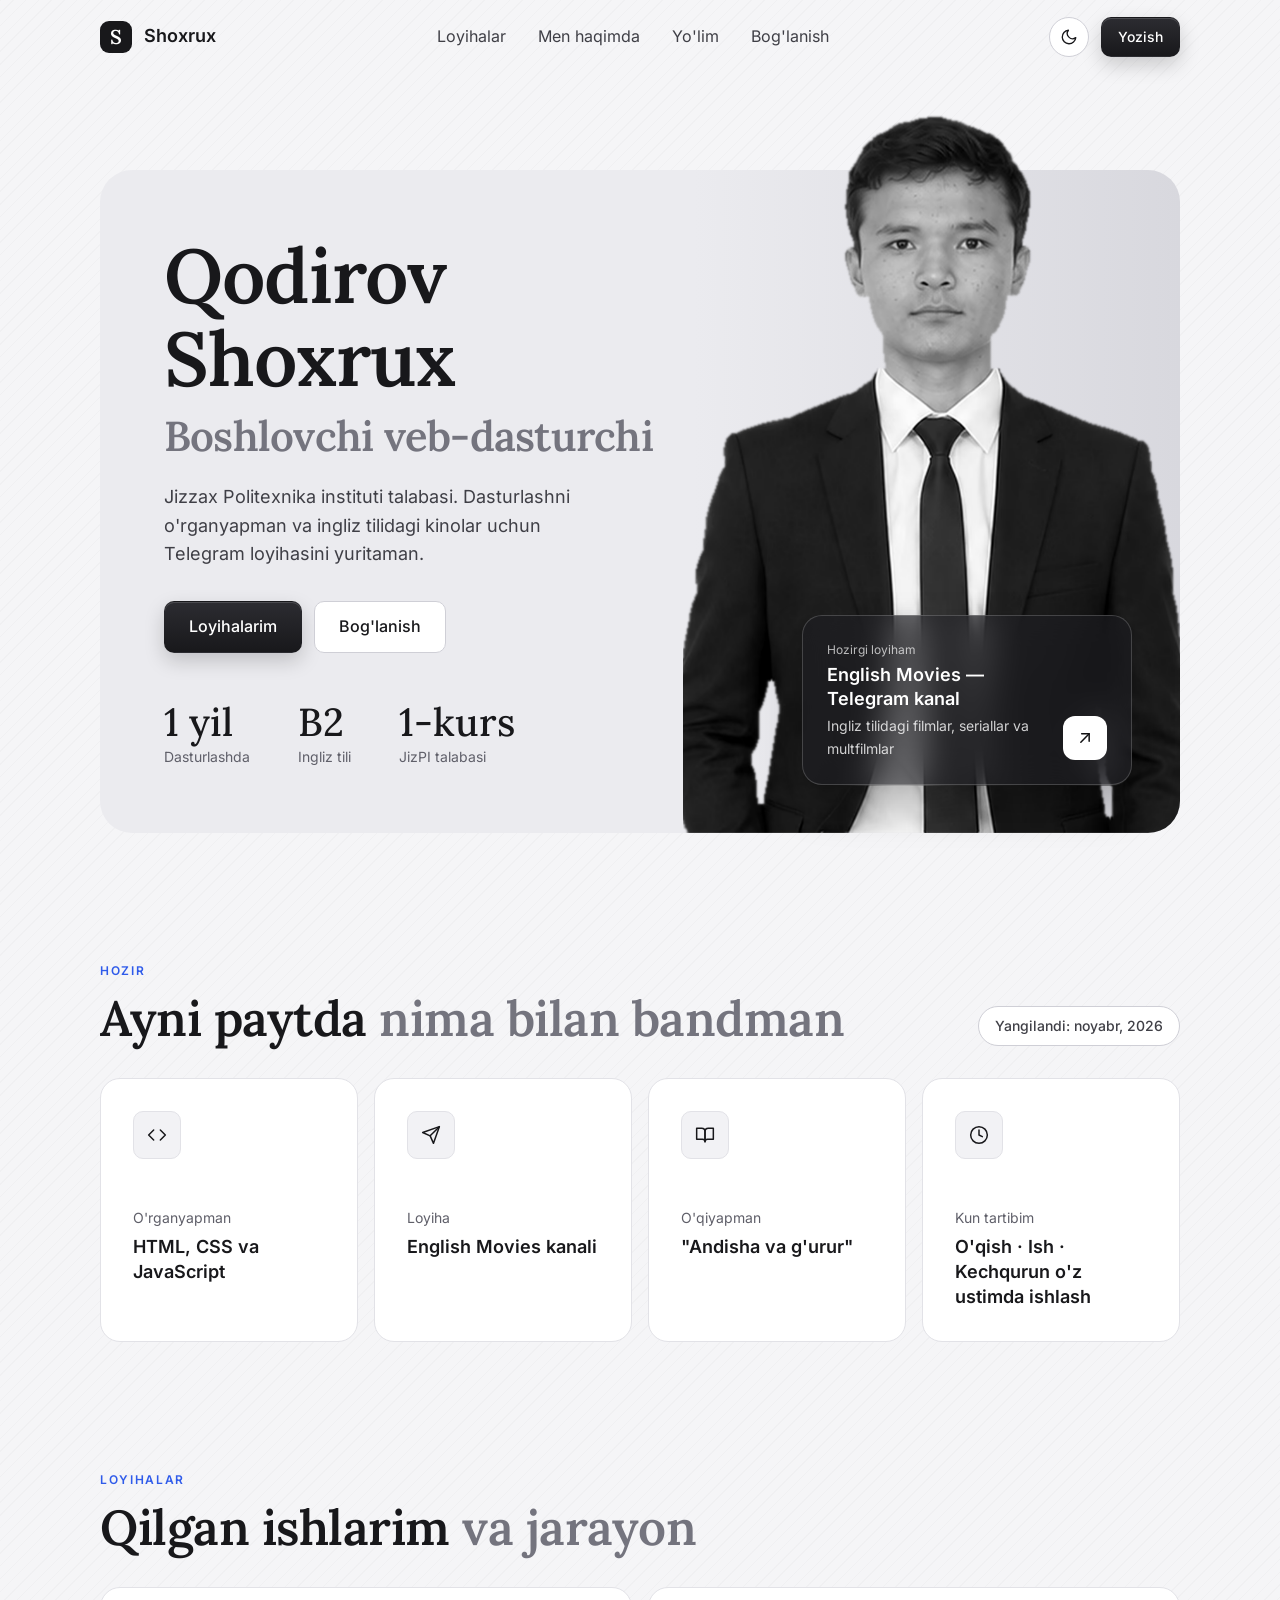
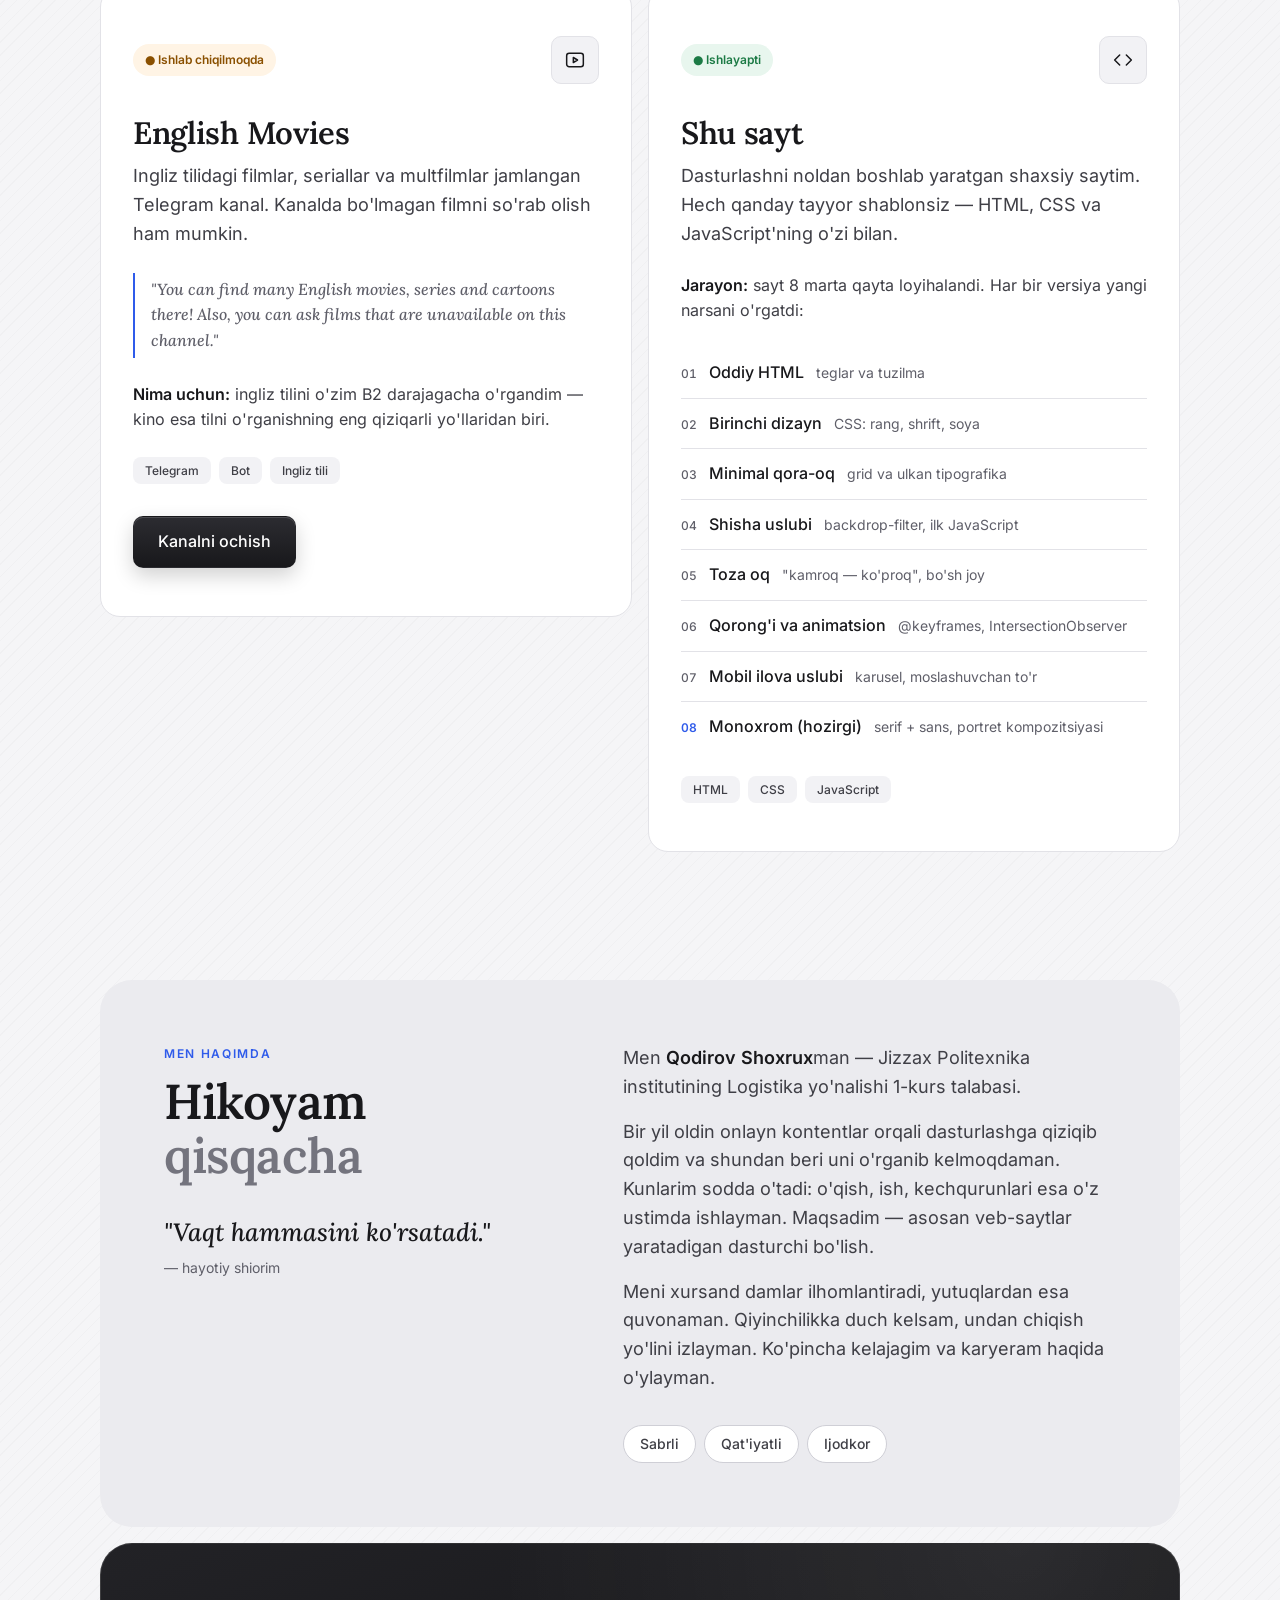
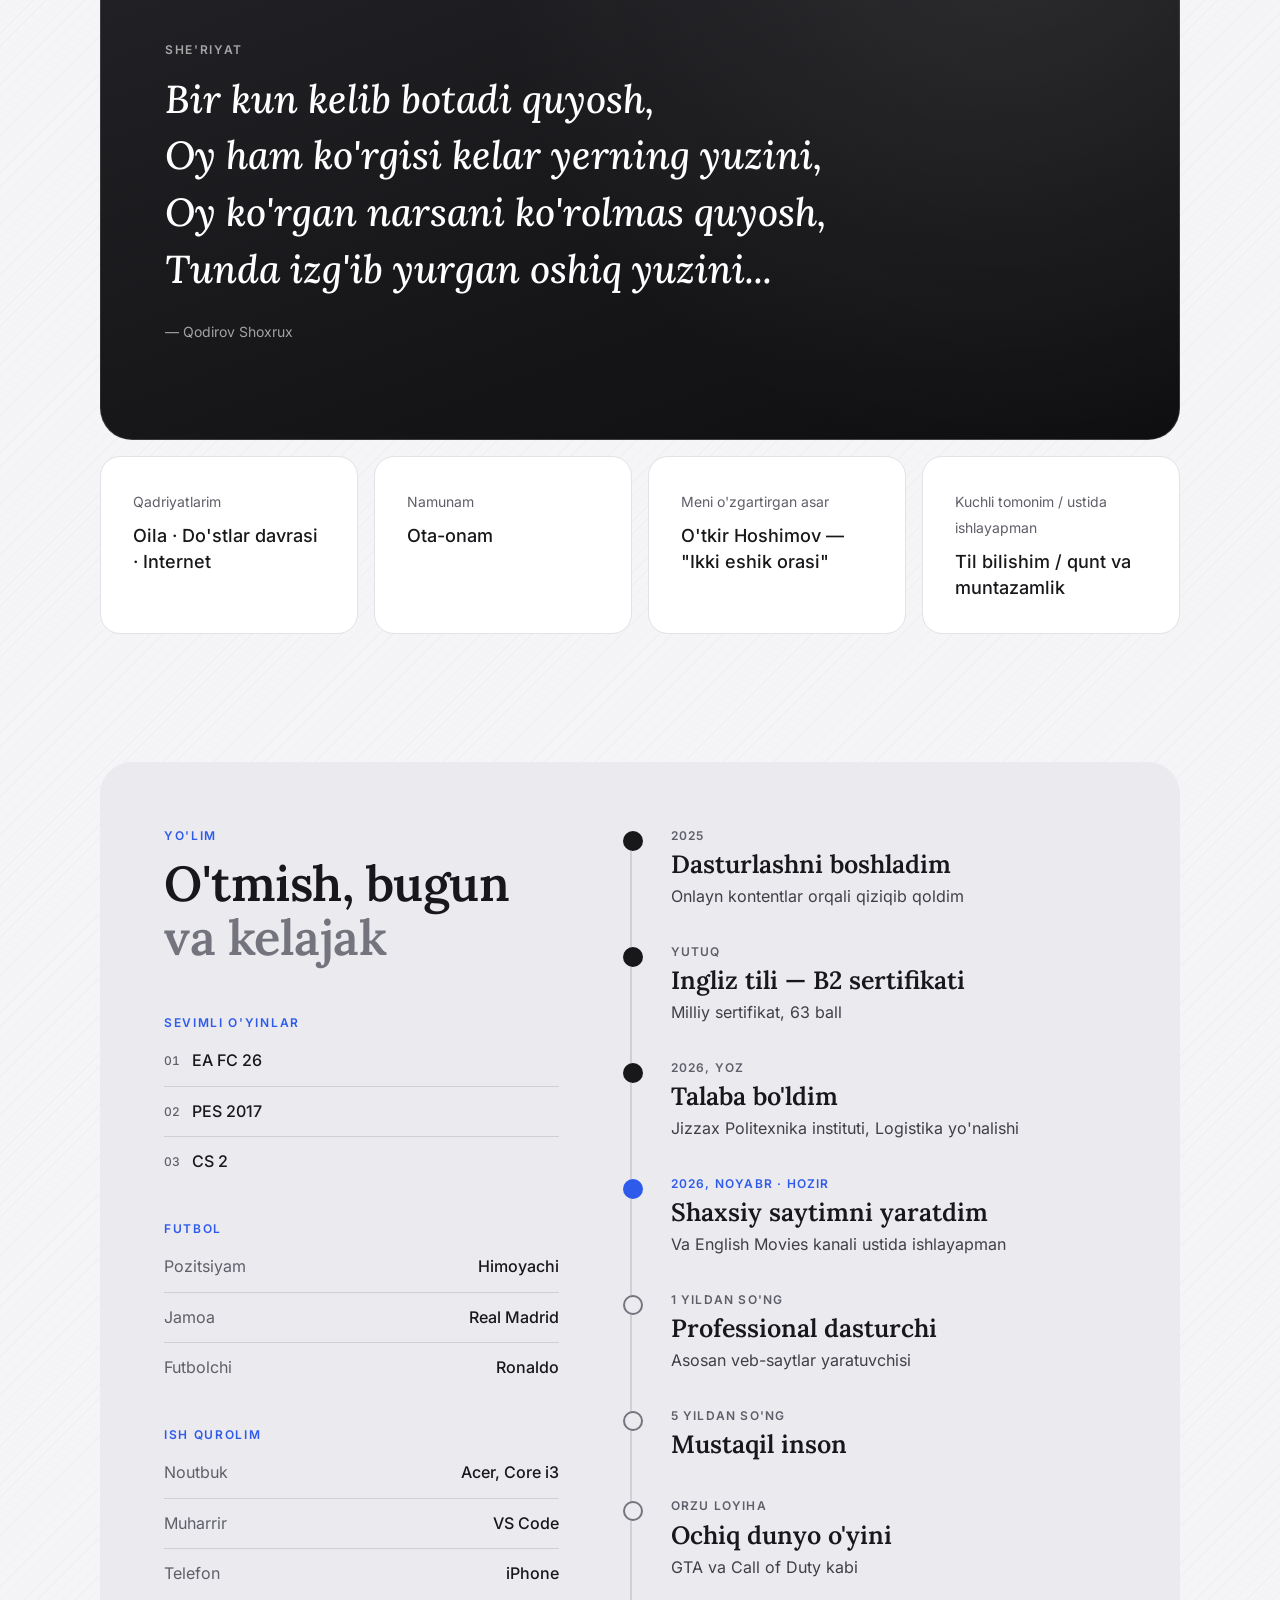
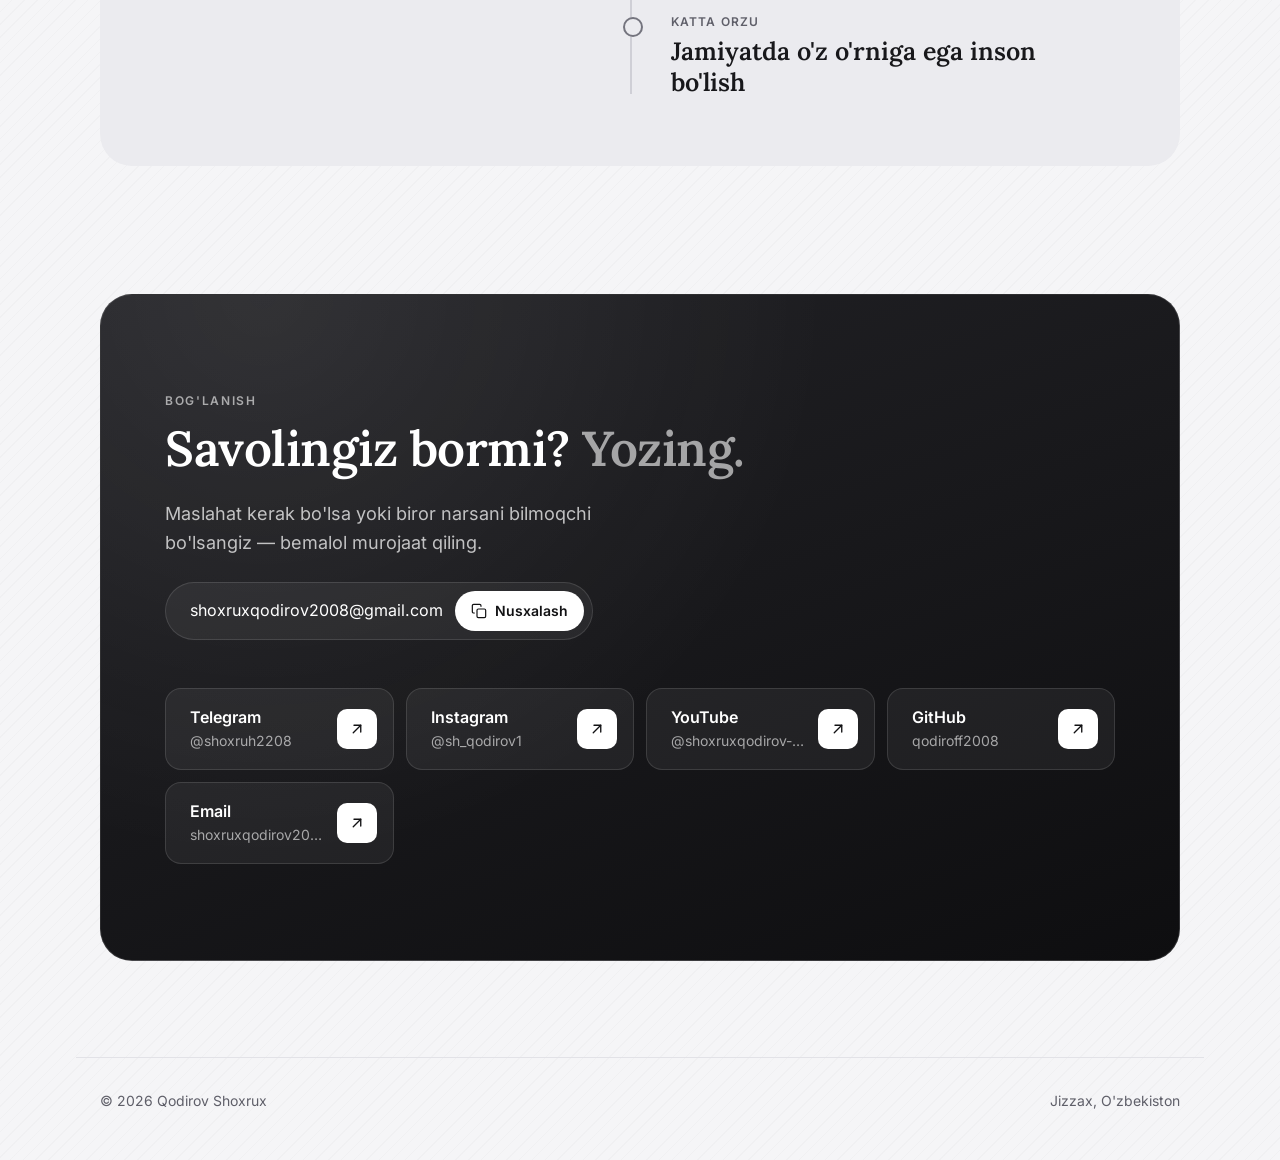
==== index.html @ 93459046 "Shaxsiy saytning birinchi versiyasi - Hero, Hozir, Loyihalar, Men haqimda, She'r, Yo'lim va Bog'lani" ====
<!DOCTYPE html>
<html lang="uz">
  <head>
    <meta charset="UTF-8">
    <meta name="viewport" content="width=device-width, initial-scale=1.0">
    <title>Qodirov Shoxrux — boshlovchi veb-dasturchi</title>
    <meta name="description" content="Qodirov Shoxrux — JizPI talabasi va boshlovchi veb-dasturchi. Loyihalarim, hikoyam, she'rlarim va yo'lim.">
    <meta name="author" content="Qodirov Shoxrux">

    <!-- Saytning "asosiy" manzili (bir sahifa bir nechta manzilda ochilsa, Google qaysi biri aslligini biladi) -->
    <link rel="canonical" href="https://qodiroff2008.github.io/">

    <!-- ===== Ikonkalar ===== -->
    <link rel="icon" href="favicon.ico" sizes="48x48">
    <link rel="apple-touch-icon" href="apple-touch-icon.png">
    <link rel="manifest" href="site.webmanifest">

    <!-- ===== Ulashish (Telegram, Facebook, LinkedIn...) — Open Graph =====
         Havola yuborilganda shu sarlavha, tavsif va rasm chiqadi -->
    <meta property="og:type" content="profile">
    <meta property="og:site_name" content="Qodirov Shoxrux">
    <meta property="og:title" content="Qodirov Shoxrux — boshlovchi veb-dasturchi">
    <meta property="og:description" content="JizPI talabasi. Loyihalarim, hikoyam, she'rlarim va yo'lim.">
    <meta property="og:url" content="https://qodiroff2008.github.io/">
    <meta property="og:image" content="https://qodiroff2008.github.io/og-image.jpg">
    <meta property="og:image:width" content="1200">
    <meta property="og:image:height" content="630">
    <meta property="og:image:alt" content="Qodirov Shoxrux — boshlovchi veb-dasturchi">
    <meta property="og:locale" content="uz_UZ">
    <meta property="profile:first_name" content="Shoxrux">
    <meta property="profile:last_name" content="Qodirov">
    <!-- X (Twitter) uchun -->
    <meta name="twitter:card" content="summary_large_image">

    <!-- ===== Shriftlar — saytning o'zida. preload — eng birinchi yuklansin ===== -->
    <link rel="preload" href="fonts/inter-latin.woff2" as="font" type="font/woff2" crossorigin>
    <link rel="preload" href="fonts/lora-latin.woff2" as="font" type="font/woff2" crossorigin>

    <!-- ===== Google uchun tuzilgan ma'lumot (JSON-LD): "bu sayt — shu inson haqida" ===== -->
    <script type="application/ld+json">
    {
      "@context": "https://schema.org",
      "@type": "ProfilePage",
      "url": "https://qodiroff2008.github.io/",
      "mainEntity": {
        "@type": "Person",
        "name": "Qodirov Shoxrux",
        "alternateName": "Shoxrux Qodirov",
        "url": "https://qodiroff2008.github.io/",
        "image": "https://qodiroff2008.github.io/og-image.jpg",
        "jobTitle": "Boshlovchi veb-dasturchi",
        "affiliation": {
          "@type": "CollegeOrUniversity",
          "name": "Jizzax politexnika instituti"
        },
        "address": {
          "@type": "PostalAddress",
          "addressLocality": "Jizzax",
          "addressCountry": "UZ"
        },
        "knowsLanguage": ["uz", "en"],
        "sameAs": [
          "https://t.me/shoxruh2208",
          "https://www.instagram.com/sh_qodirov1",
          "https://www.youtube.com/@shoxruxqodirov-2208",
          "https://github.com/qodiroff2008"
        ]
      }
    }
    </script>

    <!-- Brauzerga: sayt ham yorug', ham qorong'i rejimni qo'llab-quvvatlaydi -->
    <meta name="color-scheme" content="light dark">
    <!-- Telefon brauzeri yuqori panelining rangi -->
    <meta name="theme-color" content="#f5f5f7">

    <link rel="stylesheet" href="style.css">

    <!-- Bu skript sahifa CHIZILISHIDAN OLDIN ishlaydi:
         1) "js" klassini qo'shadi (animatsiyalar uchun)
         2) Rejimni tanlaydi: avval saqlangan tanlov, bo'lmasa — qurilma sozlamasi.
         Shunda sahifa bir lahzaga ham noto'g'ri rangda "yonib" ketmaydi. -->
    <script>
      (function () {
        var d = document.documentElement;
        d.classList.add('js');
        var mavzu = null;
        try { mavzu = localStorage.getItem('mavzu'); } catch (e) {}
        if (mavzu !== 'light' && mavzu !== 'dark') {
          mavzu = window.matchMedia('(prefers-color-scheme: dark)').matches ? 'dark' : 'light';
        }
        d.setAttribute('data-theme', mavzu);
      })();
    </script>
  </head>

  <body>

    <!-- SVG "sprite": takrorlanadigan ikonkalar bir marta shu yerda chiziladi,
         keyin <use href="#..."> orqali istalgan joyda qayta ishlatiladi -->
    <svg class="sprite" aria-hidden="true">
      <symbol id="i-arrow" viewBox="0 0 24 24"><line x1="7" y1="17" x2="17" y2="7"/><polyline points="8 7 17 7 17 16"/></symbol>
      <symbol id="i-code" viewBox="0 0 24 24"><polyline points="16 18 22 12 16 6"/><polyline points="8 6 2 12 8 18"/></symbol>
    </svg>

    <!-- Klaviatura bilan kiruvchilar uchun: birinchi Tab bosilganda ko'rinadi
         va menyuni "sakrab o'tib", to'g'ridan-to'g'ri kontentga olib boradi -->
    <a class="skip-link" href="#asosiy">Kontentga o'tish</a>

    <!-- ===================================================
         MENYU
         =================================================== -->
    <header class="nav">
      <a href="#" class="logo">
        <span class="logo-mark">S</span>
        Shoxrux
      </a>

      <nav class="nav-links">
        <a href="#loyihalar">Loyihalar</a>
        <a href="#men-haqimda">Men haqimda</a>
        <a href="#yolim">Yo'lim</a>
        <a href="#boglanish">Bog'lanish</a>
      </nav>

      <div class="nav-right">
        <!-- Kunduzgi / tungi rejim tugmasi -->
        <button class="theme-toggle" type="button" aria-label="Tungi rejimni yoqish">
          <!-- Oy — kunduzgi rejimda ko'rinadi -->
          <svg class="i-moon" viewBox="0 0 24 24" aria-hidden="true"><path d="M21 12.8A9 9 0 1 1 11.2 3a7 7 0 0 0 9.8 9.8z"/></svg>
          <!-- Quyosh — tungi rejimda ko'rinadi -->
          <svg class="i-sun" viewBox="0 0 24 24" aria-hidden="true"><circle cx="12" cy="12" r="4"/><path d="M12 2v2M12 20v2M4.93 4.93l1.41 1.41M17.66 17.66l1.41 1.41M2 12h2M20 12h2M4.93 19.07l1.41-1.41M17.66 6.34l1.41-1.41"/></svg>
        </button>

        <a href="https://t.me/shoxruh2208" class="btn btn-dark btn-small">Yozish</a>

        <!-- Telefon menyusi tugmasi (faqat kichik ekranda ko'rinadi).
             aria-expanded — ekran o'quvchi dasturlarga menyu ochiq/yopiqligini aytadi -->
        <button class="menu-btn" type="button" aria-expanded="false" aria-controls="mobil-menyu" aria-label="Menyuni ochish">
          <span></span>
          <span></span>
        </button>
      </div>
    </header>


    <!-- ===================================================
         TELEFON MENYUSI — pastdan chiqadigan panel
         <dialog> — brauzerning o'zi tayyor "oyna" elementi:
         Esc bilan yopiladi, fokus ichida qoladi, orqa fon bosilmaydi.
         =================================================== -->
    <dialog class="mobile-menu" id="mobil-menyu" aria-label="Menyu">
      <div class="mm-head">
        <span class="mm-title">Menyu</span>
        <button class="mm-close" type="button" aria-label="Menyuni yopish">
          <svg viewBox="0 0 24 24" aria-hidden="true"><line x1="18" y1="6" x2="6" y2="18"/><line x1="6" y1="6" x2="18" y2="18"/></svg>
        </button>
      </div>

      <nav class="mm-links" aria-label="Bo'limlar">
        <a href="#loyihalar"><span>01</span>Loyihalar</a>
        <a href="#men-haqimda"><span>02</span>Men haqimda</a>
        <a href="#yolim"><span>03</span>Yo'lim</a>
        <a href="#boglanish"><span>04</span>Bog'lanish</a>
      </nav>

      <div class="mm-foot">
        <a href="https://t.me/shoxruh2208">Telegram</a>
        <a href="https://www.instagram.com/sh_qodirov1">Instagram</a>
        <a href="https://github.com/qodiroff2008">GitHub</a>
      </div>
    </dialog>


    <main class="container" id="asosiy" tabindex="-1">

      <!-- ===================================================
           1. HERO — kim, nima qiladi, nima qilish mumkin
           =================================================== -->
      <section class="hero">
        <div class="hero-text">
          <h1>
            Qodirov Shoxrux
            <span class="muted">Boshlovchi veb-dasturchi</span>
          </h1>

          <p class="hero-sub">
            Jizzax Politexnika instituti talabasi. Dasturlashni o'rganyapman va
            ingliz tilidagi kinolar uchun Telegram loyihasini yuritaman.
          </p>

          <div class="hero-buttons">
            <a href="#loyihalar" class="btn btn-dark">Loyihalarim</a>
            <a href="#boglanish" class="btn btn-light">Bog'lanish</a>
          </div>

          <div class="stats">
            <div class="stat">
              <strong>1 yil</strong>
              <span>Dasturlashda</span>
            </div>
            <div class="stat">
              <strong>B2</strong>
              <span>Ingliz tili</span>
            </div>
            <div class="stat">
              <strong>1-kurs</strong>
              <span>JizPI talabasi</span>
            </div>
          </div>
        </div>

        <!-- <picture> — brauzer o'zi qo'llab-quvvatlaydigan eng ixcham formatni tanlaydi:
             AVIF (eng kichik) → bo'lmasa WebP.
             width/height — rasm yuklanguncha joyi oldindan ajratiladi (sahifa "sakramaydi").
             fetchpriority="high" — bu sahifadagi eng muhim rasm, birinchi yuklansin. -->
        <div class="hero-photo">
          <picture>
            <source srcset="figura.avif" type="image/avif">
            <img src="figura.webp" alt="Qodirov Shoxrux kostyumda" width="882" height="1200" fetchpriority="high">
          </picture>
        </div>

        <a href="https://t.me/englishmovs2208" class="float-card">
          <span class="fc-label">Hozirgi loyiham</span>
          <strong>English Movies — Telegram kanal</strong>
          <span class="fc-text">Ingliz tilidagi filmlar, seriallar va multfilmlar</span>
          <span class="fc-arrow" aria-hidden="true">
            <svg aria-hidden="true"><use href="#i-arrow"/></svg>
          </span>
        </a>
      </section>


      <!-- ===================================================
           2. HOZIR — ixcham tasma
           =================================================== -->
      <section class="reveal" id="hozir">
        <div class="section-head">
          <div>
            <p class="label">Hozir</p>
            <h2>Ayni paytda <span class="muted">nima bilan bandman</span></h2>
          </div>
          <span class="badge">Yangilandi: noyabr, 2026</span>
        </div>

        <div class="now-grid">
          <div class="now-item card">
            <span class="icon-box"><svg aria-hidden="true"><use href="#i-code"/></svg></span>
            <span class="now-kind">O'rganyapman</span>
            <strong>HTML, CSS va JavaScript</strong>
          </div>
          <div class="now-item card">
            <span class="icon-box"><svg aria-hidden="true" viewBox="0 0 24 24"><path d="M22 2 11 13"/><path d="M22 2 15 22 11 13 2 9 22 2z"/></svg></span>
            <span class="now-kind">Loyiha</span>
            <strong>English Movies kanali</strong>
          </div>
          <div class="now-item card">
            <span class="icon-box"><svg aria-hidden="true" viewBox="0 0 24 24"><path d="M2 4h6a4 4 0 0 1 4 4v12a3 3 0 0 0-3-3H2z"/><path d="M22 4h-6a4 4 0 0 0-4 4v12a3 3 0 0 1 3-3h7z"/></svg></span>
            <span class="now-kind">O'qiyapman</span>
            <strong>"Andisha va g'urur"</strong>
          </div>
          <div class="now-item card">
            <span class="icon-box"><svg aria-hidden="true" viewBox="0 0 24 24"><circle cx="12" cy="12" r="10"/><polyline points="12 6 12 12 16 14"/></svg></span>
            <span class="now-kind">Kun tartibim</span>
            <strong>O'qish · Ish · Kechqurun o'z ustimda ishlash</strong>
          </div>
        </div>
      </section>


      <!-- ===================================================
           3. LOYIHALAR
           =================================================== -->
      <section class="reveal" id="loyihalar">
        <div class="section-head">
          <div>
            <p class="label">Loyihalar</p>
            <h2>Qilgan ishlarim <span class="muted">va jarayon</span></h2>
          </div>
        </div>

        <div class="projects">

          <!-- (a) English Movies -->
          <article class="project card">
            <div class="project-top">
              <span class="status">● Ishlab chiqilmoqda</span>
              <span class="icon-box"><svg aria-hidden="true" viewBox="0 0 24 24"><rect x="2" y="4" width="20" height="16" rx="3"/><polygon points="10 9 15 12 10 15"/></svg></span>
            </div>

            <h3>English Movies</h3>
            <p class="project-desc">
              Ingliz tilidagi filmlar, seriallar va multfilmlar jamlangan Telegram kanal.
              Kanalda bo'lmagan filmni so'rab olish ham mumkin.
            </p>

            <!-- Kanalning o'zidagi asl tavsif -->
            <blockquote class="original" lang="en">
              "You can find many English movies, series and cartoons there! Also, you can
              ask films that are unavailable on this channel."
            </blockquote>

            <p class="project-why">
              <strong>Nima uchun:</strong> ingliz tilini o'zim B2 darajagacha o'rgandim —
              kino esa tilni o'rganishning eng qiziqarli yo'llaridan biri.
            </p>

            <div class="tags">
              <span class="tag">Telegram</span>
              <span class="tag">Bot</span>
              <span class="tag">Ingliz tili</span>
            </div>

            <a href="https://t.me/englishmovs2208" class="btn btn-dark project-btn">Kanalni ochish</a>
          </article>

          <!-- (b) Shu sayt -->
          <article class="project card">
            <div class="project-top">
              <span class="status status-done">● Ishlayapti</span>
              <span class="icon-box"><svg aria-hidden="true"><use href="#i-code"/></svg></span>
            </div>

            <h3>Shu sayt</h3>
            <p class="project-desc">
              Dasturlashni noldan boshlab yaratgan shaxsiy saytim. Hech qanday tayyor
              shablonsiz — HTML, CSS va JavaScript'ning o'zi bilan.
            </p>

            <p class="project-why">
              <strong>Jarayon:</strong> sayt 8 marta qayta loyihalandi. Har bir versiya
              yangi narsani o'rgatdi:
            </p>

            <ol class="versions">
              <li><span>01</span>Oddiy HTML <em>teglar va tuzilma</em></li>
              <li><span>02</span>Birinchi dizayn <em>CSS: rang, shrift, soya</em></li>
              <li><span>03</span>Minimal qora-oq <em>grid va ulkan tipografika</em></li>
              <li><span>04</span>Shisha uslubi <em>backdrop-filter, ilk JavaScript</em></li>
              <li><span>05</span>Toza oq <em>"kamroq — ko'proq", bo'sh joy</em></li>
              <li><span>06</span>Qorong'i va animatsion <em>@keyframes, IntersectionObserver</em></li>
              <li><span>07</span>Mobil ilova uslubi <em>karusel, moslashuvchan to'r</em></li>
              <li><span>08</span>Monoxrom (hozirgi) <em>serif + sans, portret kompozitsiyasi</em></li>
            </ol>

            <div class="tags">
              <span class="tag">HTML</span>
              <span class="tag">CSS</span>
              <span class="tag">JavaScript</span>
            </div>
          </article>

        </div>
      </section>


      <!-- ===================================================
           4. MEN HAQIMDA + SHE'R
           =================================================== -->
      <section class="split panel reveal" id="men-haqimda">
        <div>
          <p class="label">Men haqimda</p>
          <h2>Hikoyam <span class="muted">qisqacha</span></h2>
          <p class="motto">"Vaqt hammasini ko'rsatadi."<span>— hayotiy shiorim</span></p>
        </div>

        <div class="prose">
          <p>
            Men <strong>Qodirov Shoxrux</strong>man — Jizzax Politexnika institutining
            Logistika yo'nalishi 1-kurs talabasi.
          </p>
          <p>
            Bir yil oldin onlayn kontentlar orqali dasturlashga qiziqib qoldim va shundan
            beri uni o'rganib kelmoqdaman. Kunlarim sodda o'tadi: o'qish, ish, kechqurunlari
            esa o'z ustimda ishlayman. Maqsadim — asosan veb-saytlar yaratadigan dasturchi bo'lish.
          </p>
          <p>
            Meni xursand damlar ilhomlantiradi, yutuqlardan esa quvonaman. Qiyinchilikka
            duch kelsam, undan chiqish yo'lini izlayman. Ko'pincha kelajagim va karyeram
            haqida o'ylayman.
          </p>
          <div class="chips">
            <span class="chip">Sabrli</span>
            <span class="chip">Qat'iyatli</span>
            <span class="chip">Ijodkor</span>
          </div>
        </div>
      </section>

      <!-- She'r — sahifaning eng yorqin lahzasi -->
      <figure class="poem reveal">
        <p class="label label-light">She'riyat</p>
        <blockquote>
          <p>
            Bir kun kelib botadi quyosh,<br>
            Oy ham ko'rgisi kelar yerning yuzini,<br>
            Oy ko'rgan narsani ko'rolmas quyosh,<br>
            Tunda izg'ib yurgan oshiq yuzini...
          </p>
        </blockquote>
        <figcaption>— Qodirov Shoxrux</figcaption>
      </figure>

      <!-- Qadriyatlar — 4 ta asosiy -->
      <div class="values reveal">
        <div class="card mini">
          <span class="mini-kind">Qadriyatlarim</span>
          <p>Oila · Do'stlar davrasi · Internet</p>
        </div>
        <div class="card mini">
          <span class="mini-kind">Namunam</span>
          <p>Ota-onam</p>
        </div>
        <div class="card mini">
          <span class="mini-kind">Meni o'zgartirgan asar</span>
          <p>O'tkir Hoshimov — "Ikki eshik orasi"</p>
        </div>
        <div class="card mini">
          <span class="mini-kind">Kuchli tomonim / ustida ishlayapman</span>
          <p>Til bilishim / qunt va muntazamlik</p>
        </div>
      </div>


      <!-- ===================================================
           5. YO'LIM — o'tmish → bugun → kelajak + qiziqishlar
           =================================================== -->
      <section class="split panel reveal" id="yolim">
        <div>
          <p class="label">Yo'lim</p>
          <h2>O'tmish, bugun <span class="muted">va kelajak</span></h2>

          <div class="side-lists">
            <div>
              <p class="label">Sevimli o'yinlar</p>
              <ol class="list">
                <li><span>01</span>EA FC 26</li>
                <li><span>02</span>PES 2017</li>
                <li><span>03</span>CS 2</li>
              </ol>
            </div>
            <div>
              <p class="label">Futbol</p>
              <dl class="facts">
                <div><dt>Pozitsiyam</dt><dd>Himoyachi</dd></div>
                <div><dt>Jamoa</dt><dd>Real Madrid</dd></div>
                <div><dt>Futbolchi</dt><dd>Ronaldo</dd></div>
              </dl>
            </div>
            <div>
              <p class="label">Ish qurolim</p>
              <dl class="facts">
                <div><dt>Noutbuk</dt><dd>Acer, Core i3</dd></div>
                <div><dt>Muharrir</dt><dd>VS Code</dd></div>
                <div><dt>Telefon</dt><dd>iPhone</dd></div>
              </dl>
            </div>
          </div>
        </div>

        <ol class="timeline">
          <li class="past">
            <span class="t-when">2025</span>
            <strong>Dasturlashni boshladim</strong>
            <span class="t-desc">Onlayn kontentlar orqali qiziqib qoldim</span>
          </li>
          <li class="past">
            <span class="t-when">Yutuq</span>
            <strong>Ingliz tili — B2 sertifikati</strong>
            <span class="t-desc">Milliy sertifikat, 63 ball</span>
          </li>
          <li class="past">
            <span class="t-when">2026, yoz</span>
            <strong>Talaba bo'ldim</strong>
            <span class="t-desc">Jizzax Politexnika instituti, Logistika yo'nalishi</span>
          </li>
          <li class="now">
            <span class="t-when">2026, noyabr · hozir</span>
            <strong>Shaxsiy saytimni yaratdim</strong>
            <span class="t-desc">Va English Movies kanali ustida ishlayapman</span>
          </li>
          <li>
            <span class="t-when">1 yildan so'ng</span>
            <strong>Professional dasturchi</strong>
            <span class="t-desc">Asosan veb-saytlar yaratuvchisi</span>
          </li>
          <li>
            <span class="t-when">5 yildan so'ng</span>
            <strong>Mustaqil inson</strong>
          </li>
          <li>
            <span class="t-when">Orzu loyiha</span>
            <strong>Ochiq dunyo o'yini</strong>
            <span class="t-desc">GTA va Call of Duty kabi</span>
          </li>
          <li>
            <span class="t-when">Katta orzu</span>
            <strong>Jamiyatda o'z o'rniga ega inson bo'lish</strong>
          </li>
        </ol>
      </section>


      <!-- ===================================================
           6. BOG'LANISH
           =================================================== -->
      <section class="contact reveal" id="boglanish">
        <div class="contact-head">
          <p class="label label-light">Bog'lanish</p>
          <h2>Savolingiz bormi? <span class="muted-light">Yozing.</span></h2>
          <p class="contact-sub">
            Maslahat kerak bo'lsa yoki biror narsani bilmoqchi bo'lsangiz — bemalol murojaat qiling.
          </p>

          <!-- Email manzilini bir bosishda nusxalash -->
          <div class="copy-row">
            <span class="copy-email">shoxruxqodirov2008@gmail.com</span>
            <button class="copy-btn" type="button" data-copy="shoxruxqodirov2008@gmail.com">
              <svg viewBox="0 0 24 24" aria-hidden="true"><rect x="9" y="9" width="13" height="13" rx="2"/><path d="M5 15H4a2 2 0 0 1-2-2V4a2 2 0 0 1 2-2h9a2 2 0 0 1 2 2v1"/></svg>
              <span class="copy-text">Nusxalash</span>
            </button>
          </div>
        </div>

        <div class="contact-grid">
          <a href="https://t.me/shoxruh2208" class="contact-link">
            <span><strong>Telegram</strong><small>@shoxruh2208</small></span>
            <span class="fc-arrow" aria-hidden="true"><svg aria-hidden="true"><use href="#i-arrow"/></svg></span>
          </a>
          <a href="https://www.instagram.com/sh_qodirov1" class="contact-link">
            <span><strong>Instagram</strong><small>@sh_qodirov1</small></span>
            <span class="fc-arrow" aria-hidden="true"><svg aria-hidden="true"><use href="#i-arrow"/></svg></span>
          </a>
          <a href="https://www.youtube.com/@shoxruxqodirov-2208" class="contact-link">
            <span><strong>YouTube</strong><small>@shoxruxqodirov-2208</small></span>
            <span class="fc-arrow" aria-hidden="true"><svg aria-hidden="true"><use href="#i-arrow"/></svg></span>
          </a>
          <a href="https://github.com/qodiroff2008" class="contact-link">
            <span><strong>GitHub</strong><small>qodiroff2008</small></span>
            <span class="fc-arrow" aria-hidden="true"><svg aria-hidden="true"><use href="#i-arrow"/></svg></span>
          </a>
          <a href="mailto:shoxruxqodirov2008@gmail.com" class="contact-link">
            <span><strong>Email</strong><small>shoxruxqodirov2008@gmail.com</small></span>
            <span class="fc-arrow" aria-hidden="true"><svg aria-hidden="true"><use href="#i-arrow"/></svg></span>
          </a>
        </div>
      </section>

    </main>


    <footer class="footer">
      <span>© 2026 Qodirov Shoxrux</span>
      <span>Jizzax, O'zbekiston</span>
    </footer>


    <!-- Tepaga qaytish tugmasi (pastga aylantirganda paydo bo'ladi) -->
    <a href="#" class="to-top" aria-label="Sahifa boshiga qaytish">
      <svg viewBox="0 0 24 24" aria-hidden="true"><line x1="12" y1="19" x2="12" y2="5"/><polyline points="5 12 12 5 19 12"/></svg>
    </a>

    <!-- Kichik xabarcha ("Nusxalandi ✓").
         aria-live — ekran o'quvchi dasturlar bu yerdagi o'zgarishni ovoz chiqarib o'qiydi -->
    <div class="toast" role="status" aria-live="polite"></div>

    <script src="script.js"></script>
  </body>
</html>
---- style.css ----
/*
  ============================================================
  SHOXRUX — shaxsiy sayt dizayni
  ------------------------------------------------------------
  DIZAYN TIZIMI (tokenlar)
  Saytdagi BARCHA o'lcham, rang va masofalar shu yerdagi
  o'zgaruvchilardan olinadi. Tasodifiy raqamlar ishlatilmaydi.

  • Masofa shkalasi: 4 · 8 · 12 · 16 · 24 · 32 · 48 · 64 · 96 · 128
  • Shrift shkalasi: 1.25 nisbat (12 → 76px)
  • Radiuslar: 10 · 20 · 32 · to'liq yumaloq
  • Ranglar: ma'nosiga qarab nomlangan ("fon", "matn"...),
    shuning uchun tungi rejim faqat ranglarni almashtiradi.
  ============================================================
*/


/* ============================================================
   0. SHRIFTLAR — saytning o'zida saqlanadi (fonts/ papkasi)
   Tashqi serverga so'rov yo'q — tezroq va ishonchliroq.
   Har bir fayl "o'zgaruvchan" (variable): bitta faylda barcha qalinliklar bor.
   font-display: swap — shrift yuklanguncha matn oddiy shriftda ko'rinib turadi.
   ============================================================ */
@font-face {
  font-family: 'Inter';
  font-style: normal;
  font-weight: 400 600;
  font-display: swap;
  src: url('fonts/inter-latin.woff2') format('woff2');
}

@font-face {
  font-family: 'Lora';
  font-style: normal;
  font-weight: 500 600;
  font-display: swap;
  src: url('fonts/lora-latin.woff2') format('woff2');
}

@font-face {
  font-family: 'Lora';
  font-style: italic;
  font-weight: 500;
  font-display: swap;
  src: url('fonts/lora-italic-latin.woff2') format('woff2');
}


/* ============================================================
   1. TOKENLAR
   ============================================================ */
:root {
  /* --- Masofa --- */
  --s-1: 4px;
  --s-2: 8px;
  --s-3: 12px;
  --s-4: 16px;
  --s-5: 24px;
  --s-6: 32px;
  --s-7: 48px;
  --s-8: 64px;
  --s-9: 96px;
  --s-10: 128px;

  /* --- Shrift o'lchamlari (har biri oldingisidan ~1.25 marta katta) --- */
  --t-xs: 12px;
  --t-sm: 14px;
  --t-md: 16px;
  --t-lg: 18px;
  --t-xl: 20px;
  --t-2xl: 25px;
  --t-3xl: 31px;
  --t-4xl: 39px;
  --t-5xl: 49px;
  --t-6xl: 61px;
  --t-7xl: 76px;

  /* --- Shriftlar --- */
  --serif: 'Lora', Georgia, serif;
  --sans: 'Inter', system-ui, -apple-system, 'Segoe UI', Arial, sans-serif;

  /* --- Radiuslar --- */
  --r-sm: 10px;
  --r-md: 20px;
  --r-lg: 32px;
  --r-full: 999px;

  /* --- Harakat --- */
  --silliq: cubic-bezier(0.2, 0.7, 0.2, 1);
  --tez: 0.2s;
  --orta: 0.4s;
  --sekin: 0.9s;

  /* --- RANGLAR: KUNDUZGI REJIM ---
     Kontrast WCAG talabiga mos: oddiy matn ≥ 4.5:1, katta sarlavha ≥ 3:1 */
  --bg: #f5f5f7;                 /* sahifa foni */
  --bg-line: rgba(0, 0, 0, 0.02);/* fondagi qiya chiziqlar */
  --surface: #ffffff;            /* kartochkalar */
  --surface-2: #ebebef;          /* katta panellar */
  --surface-3: #f2f2f5;          /* ikonka qutilari, teglar */
  --hero-end: #d8d8de;           /* hero paneli o'ng tomoni */
  --border: #e2e2e7;
  --border-strong: #cfcfd6;

  --text: #18181b;               /* asosiy matn — 17:1 */
  --text-2: #3f3f46;             /* paragraflar — 10:1 */
  --text-3: #5f5f69;             /* kichik kulrang matn — 5.3:1 (avval 2.8:1 edi) */
  --text-4: #74747e;             /* faqat katta sarlavhalarning kulrang qismi — 3.6:1 */

  --accent: #2f5bea;             /* yagona urg'u rangi — chuqur ko'k */
  --accent-soft: rgba(47, 91, 234, 0.12);

  --btn-bg: #18181b;             /* asosiy tugma */
  --btn-bg-2: #2c2c31;
  --btn-text: #ffffff;

  /* Qorong'i (teskari) panellar: she'r va bog'lanish */
  --inv-bg-1: #222226;
  --inv-bg-2: #0e0e10;
  --inv-text: #ffffff;
  --inv-text-2: rgba(255, 255, 255, 0.72);
  --inv-text-3: rgba(255, 255, 255, 0.6);
  --inv-surface: rgba(255, 255, 255, 0.06);
  --inv-border: rgba(255, 255, 255, 0.12);

  --warn-bg: #fff4e5;
  --warn-text: #8a5000;
  --ok-bg: #e8f6ee;
  --ok-text: #1c7a45;

  --shadow: 0 18px 40px rgba(0, 0, 0, 0.07);
  --shadow-btn: 0 8px 20px rgba(0, 0, 0, 0.18);
  --photo-filter: none;            /* rasm allaqachon qora-oq qilib tayyorlangan */
}


/* --- RANGLAR: TUNGI REJIM ---
   Ikki holatda yoqiladi:
   1) foydalanuvchi tugmani bosganda (data-theme="dark")
   2) JavaScript ishlamasa — qurilma tungi rejimda bo'lsa */
:root[data-theme="dark"] {
  --bg: #0e0e11;
  --bg-line: rgba(255, 255, 255, 0.022);
  --surface: #18181c;
  --surface-2: #141418;
  --surface-3: #222228;
  --hero-end: #24242b;
  --border: #2a2a31;
  --border-strong: #3a3a42;

  --text: #f2f2f4;
  --text-2: #c4c4cc;
  --text-3: #9d9da8;
  --text-4: #81818c;

  --accent: #7c9cff;
  --accent-soft: rgba(124, 156, 255, 0.16);

  --btn-bg: #f2f2f4;
  --btn-bg-2: #ffffff;
  --btn-text: #111113;

  --inv-bg-1: #23232a;
  --inv-bg-2: #19191e;
  --inv-surface: rgba(255, 255, 255, 0.05);
  --inv-border: rgba(255, 255, 255, 0.1);

  --warn-bg: rgba(255, 170, 60, 0.14);
  --warn-text: #ffc078;
  --ok-bg: rgba(60, 200, 120, 0.14);
  --ok-text: #7ee2a8;

  --shadow: 0 18px 40px rgba(0, 0, 0, 0.45);
  --shadow-btn: 0 8px 20px rgba(0, 0, 0, 0.4);
  --photo-filter: brightness(0.95);
}

@media (prefers-color-scheme: dark) {
  :root:not([data-theme="light"]) {
    --bg: #0e0e11;
    --bg-line: rgba(255, 255, 255, 0.022);
    --surface: #18181c;
    --surface-2: #141418;
    --surface-3: #222228;
    --hero-end: #24242b;
    --border: #2a2a31;
    --border-strong: #3a3a42;
    --text: #f2f2f4;
    --text-2: #c4c4cc;
    --text-3: #9d9da8;
    --text-4: #81818c;
    --accent: #7c9cff;
    --accent-soft: rgba(124, 156, 255, 0.16);
    --btn-bg: #f2f2f4;
    --btn-bg-2: #ffffff;
    --btn-text: #111113;
    --inv-bg-1: #23232a;
    --inv-bg-2: #19191e;
    --inv-surface: rgba(255, 255, 255, 0.05);
    --inv-border: rgba(255, 255, 255, 0.1);
    --warn-bg: rgba(255, 170, 60, 0.14);
    --warn-text: #ffc078;
    --ok-bg: rgba(60, 200, 120, 0.14);
    --ok-text: #7ee2a8;
    --shadow: 0 18px 40px rgba(0, 0, 0, 0.45);
    --shadow-btn: 0 8px 20px rgba(0, 0, 0, 0.4);
    --photo-filter: brightness(0.95);
  }
}


/* ============================================================
   2. UMUMIY QOIDALAR
   ============================================================ */
* {
  box-sizing: border-box;
}

html {
  scroll-behavior: smooth;
}

body {
  margin: 0;
  font-family: var(--sans);
  font-size: var(--t-md);
  color: var(--text);
  line-height: 1.6;
  -webkit-font-smoothing: antialiased;
  overflow-x: hidden;
  background-color: var(--bg);
  background-image: repeating-linear-gradient(
    135deg,
    var(--bg-line) 0 1px,
    transparent 1px 9px
  );
}

a {
  color: inherit;
  text-decoration: none;
}

h1, h2, h3 {
  margin: 0;
  font-family: var(--serif);
  font-weight: 600;
  letter-spacing: -0.01em;
  line-height: 1.1;
}

h2 {
  font-size: clamp(var(--t-3xl), 4vw, var(--t-5xl));
}

/* Sarlavhalarning kulrang qismi (faqat katta matnda ishlatiladi) */
.muted {
  color: var(--text-4);
}

svg {
  width: 20px;
  height: 20px;
  fill: none;
  stroke: currentColor;
  stroke-width: 1.8;
  stroke-linecap: round;
  stroke-linejoin: round;
  flex-shrink: 0;
}

section {
  scroll-margin-top: var(--s-9);
}

::selection {
  background: var(--accent-soft);
}

/* Klaviatura bilan yurganda aniq ko'rinadigan fokus halqasi.
   :focus-visible — faqat klaviatura uchun (sichqoncha bosganda chiqmaydi) */
:focus-visible {
  outline: 2px solid var(--accent);
  outline-offset: 3px;
  border-radius: 6px;
}


/* ============================================================
   3. KOMPONENTLAR
   ============================================================ */

/* ---------- Tugmalar ---------- */
.btn {
  display: inline-flex;
  align-items: center;
  justify-content: center;
  gap: var(--s-2);
  min-height: 48px;                    /* barmoq bilan bosishga qulay */
  padding: var(--s-3) var(--s-5);
  border: 1px solid transparent;
  border-radius: var(--r-sm);
  font: inherit;
  font-size: var(--t-md);
  font-weight: 500;
  cursor: pointer;
  transition:
    transform var(--tez) var(--silliq),
    box-shadow var(--tez),
    background-color var(--tez),
    border-color var(--tez);
}

.btn:hover {
  transform: translateY(-2px);
}

.btn:active {
  transform: translateY(0) scale(0.98);
}

.btn-dark {
  color: var(--btn-text);
  background: linear-gradient(180deg, var(--btn-bg-2), var(--btn-bg));
  box-shadow: var(--shadow-btn), inset 0 1px 0 rgba(255, 255, 255, 0.15);
}

.btn-light {
  color: var(--text);
  background: var(--surface);
  border-color: var(--border-strong);
}

.btn-light:hover {
  border-color: var(--text);
}

.btn-small {
  min-height: 40px;
  padding: var(--s-2) var(--s-4);
  font-size: var(--t-sm);
}


/* ---------- Kichik yorliq ("Hozir", "Loyihalar"...) — urg'u rangida ---------- */
.label {
  margin: 0 0 var(--s-3);
  font-size: var(--t-xs);
  font-weight: 600;
  letter-spacing: 0.14em;
  text-transform: uppercase;
  color: var(--accent);
}

.label-light {
  color: var(--inv-text-3);
}


/* ---------- Bo'lim sarlavhasi ---------- */
.section-head {
  display: flex;
  justify-content: space-between;
  align-items: flex-end;
  gap: var(--s-4);
  margin-bottom: var(--s-6);
}

.badge {
  flex-shrink: 0;
  padding: var(--s-2) var(--s-4);
  border-radius: var(--r-full);
  border: 1px solid var(--border-strong);
  background: var(--surface);
  font-size: var(--t-sm);
  font-weight: 500;
  color: var(--text-2);
}


/* ---------- Kartochka va panel ---------- */
.card {
  padding: var(--s-6);
  border-radius: var(--r-md);
  background: var(--surface);
  border: 1px solid var(--border);
  transition:
    transform var(--orta) var(--silliq),
    box-shadow var(--orta),
    border-color var(--orta);
}

.card:hover {
  transform: translateY(-4px);
  box-shadow: var(--shadow);
}

.panel {
  padding: var(--s-8);
  border-radius: var(--r-lg);
  background: var(--surface-2);
}

.split {
  display: grid;
  grid-template-columns: 1fr 1.25fr;
  gap: var(--s-8);
}

.icon-box {
  display: grid;
  place-items: center;
  width: 48px;
  height: 48px;
  border-radius: var(--r-sm);
  background: var(--surface-3);
  border: 1px solid var(--border);
  color: var(--text);
  transition: background-color var(--orta), color var(--orta);
}

.card:hover .icon-box {
  background: var(--accent);
  border-color: var(--accent);
  color: #ffffff;
}


/* ---------- Chip va teglar ---------- */
.chips {
  display: flex;
  flex-wrap: wrap;
  gap: var(--s-2);
  margin-top: var(--s-6);
}

.chip {
  padding: var(--s-1) var(--s-4);
  border-radius: var(--r-full);
  background: var(--surface);
  border: 1px solid var(--border-strong);
  font-size: var(--t-sm);
  font-weight: 500;
  line-height: 2;
}

.tags {
  display: flex;
  flex-wrap: wrap;
  gap: var(--s-2);
}

.tag {
  padding: var(--s-1) var(--s-3);
  border-radius: var(--s-2);
  background: var(--surface-3);
  font-size: var(--t-xs);
  font-weight: 500;
  color: var(--text-2);
}


/* ---------- Oq kvadrat strelka ---------- */
.fc-arrow {
  display: grid;
  place-items: center;
  flex-shrink: 0;
  width: 44px;
  height: 44px;
  border-radius: var(--s-3);
  background: #ffffff;
  color: #111113;
  transition: transform var(--orta) var(--silliq);
}


/* ============================================================
   4. MENYU
   ============================================================ */
.nav {
  position: sticky;
  top: 0;
  z-index: 20;
  display: flex;
  justify-content: space-between;
  align-items: center;
  gap: var(--s-4);
  max-width: 1128px;
  margin: 0 auto;
  padding: var(--s-4) var(--s-5);
  transition: background-color var(--orta), box-shadow var(--orta);
  animation: tepadan 0.7s var(--silliq) both;
}

.nav.scrolled {
  background: var(--bg);                                      /* eski brauzerlar uchun */
  background: color-mix(in srgb, var(--bg) 80%, transparent); /* yarim shaffof fon */
  backdrop-filter: blur(16px);
  -webkit-backdrop-filter: blur(16px);
  box-shadow: 0 1px 0 var(--border);
}

.logo {
  display: flex;
  align-items: center;
  gap: var(--s-3);
  font-size: var(--t-lg);
  font-weight: 600;
}

.logo-mark {
  display: grid;
  place-items: center;
  width: 32px;
  height: 32px;
  border-radius: 9px;
  background: var(--btn-bg);
  color: var(--btn-text);
  font-family: var(--serif);
  font-size: var(--t-xl);
  font-weight: 600;
}

.nav-links {
  display: flex;
  gap: var(--s-6);
}

.nav-links a {
  position: relative;
  padding: var(--s-2) 0;
  font-size: var(--t-md);
  color: var(--text-2);
  transition: color var(--tez);
}

/* Ostida urg'u rangidagi chiziq chiziladi */
.nav-links a::after {
  content: "";
  position: absolute;
  left: 0;
  right: 0;
  bottom: 2px;
  height: 2px;
  border-radius: 2px;
  background: var(--accent);
  transform: scaleX(0);
  transform-origin: left;
  transition: transform 0.35s var(--silliq);
}

.nav-links a:hover {
  color: var(--text);
}

.nav-links a:hover::after {
  transform: scaleX(1);
}

.nav-right {
  display: flex;
  align-items: center;
  gap: var(--s-3);
}

/* ---------- Kunduzgi / tungi rejim tugmasi ---------- */
.theme-toggle {
  position: relative;
  display: grid;
  place-items: center;
  width: 40px;
  height: 40px;
  padding: 0;
  border: 1px solid var(--border-strong);
  border-radius: var(--r-full);
  background: var(--surface);
  color: var(--text);
  cursor: pointer;
  overflow: hidden;
  transition: border-color var(--tez), transform var(--tez) var(--silliq);
}

.theme-toggle:hover {
  border-color: var(--text);
  transform: rotate(-12deg);
}

/* Ikkala ikonka bir joyda; biri ko'rinadi, ikkinchisi aylanib yashirinadi */
.theme-toggle svg {
  position: absolute;
  width: 18px;
  height: 18px;
  transition:
    transform 0.5s var(--silliq),
    opacity 0.3s;
}

.i-sun {
  opacity: 0;
  transform: rotate(-90deg) scale(0.5);
}

[data-theme="dark"] .i-moon {
  opacity: 0;
  transform: rotate(90deg) scale(0.5);
}

[data-theme="dark"] .i-sun {
  opacity: 1;
  transform: none;
}

/* JS bo'lmasa va qurilma tungi rejimda bo'lsa */
@media (prefers-color-scheme: dark) {
  :root:not([data-theme]) .i-moon { opacity: 0; }
  :root:not([data-theme]) .i-sun  { opacity: 1; transform: none; }
}

/* Rejim almashganda butun sahifa doira shaklida "to'lib" boradi
   (View Transitions API — script.js boshqaradi) */
::view-transition-old(root),
::view-transition-new(root) {
  animation: none;
  mix-blend-mode: normal;
}


/* ============================================================
   5. KONTEYNER
   ============================================================ */
.container {
  max-width: 1128px;
  margin: 0 auto;
  padding: var(--s-9) var(--s-5) 0;
  display: flex;
  flex-direction: column;
  gap: var(--s-10);
}


/* ============================================================
   6. HERO
   ============================================================ */
.hero {
  position: relative;
  display: grid;
  grid-template-columns: 1.15fr 0.85fr;
  min-height: 500px;
  border-radius: var(--r-lg);
  background: linear-gradient(90deg, var(--surface-2) 0%, var(--surface-2) 55%, var(--hero-end) 100%);
}

.hero-text {
  position: relative;
  z-index: 2;
  padding: var(--s-8) 0 var(--s-8) var(--s-8);
}

.hero-text > * {
  animation: pastdan var(--sekin) var(--silliq) both;
}
.hero-text > *:nth-child(1) { animation-delay: 0.15s; }
.hero-text > *:nth-child(2) { animation-delay: 0.30s; }
.hero-text > *:nth-child(3) { animation-delay: 0.45s; }
.hero-text > *:nth-child(4) { animation-delay: 0.60s; }

.hero h1 {
  font-size: clamp(var(--t-5xl), 6vw, var(--t-7xl));
}

.hero h1 .muted {
  display: block;
  margin-top: var(--s-3);
  font-size: 0.55em;
}

.hero-sub {
  max-width: 440px;
  margin: var(--s-5) 0 var(--s-6);
  font-size: var(--t-lg);
  color: var(--text-2);
}

.hero-buttons {
  display: flex;
  flex-wrap: wrap;
  gap: var(--s-3);
}

.stats {
  display: flex;
  flex-wrap: wrap;
  gap: var(--s-5) var(--s-7);
  margin-top: var(--s-7);
}

.stat strong {
  display: block;
  font-family: var(--serif);
  font-size: var(--t-4xl);
  font-weight: 500;
  line-height: 1.1;
}

.stat span {
  font-size: var(--t-sm);
  color: var(--text-3);
}

/* Portret — panel tepasidan chiqib turadi */
.hero-photo {
  position: absolute;
  z-index: 1;
  right: 0;
  bottom: 0;
  width: 46%;
  height: calc(100% + var(--s-9));
  overflow: hidden;
  border-bottom-right-radius: var(--r-lg);
}

/* Rasm faqat boshdan belgacha qirqib tayyorlangan — konteynerni bo'yiga to'liq egallaydi */
.hero-photo img {
  position: absolute;
  top: 0;
  left: 50%;
  height: 100%;
  width: auto;
  max-width: none;
  filter: var(--photo-filter);
  transform: translateX(-50%);
  animation: rasm-chiqishi 1.2s var(--silliq) 0.3s both;
}

@keyframes rasm-chiqishi {
  from { opacity: 0; transform: translate(-50%, 40px); }
  to   { opacity: 1; transform: translate(-50%, 0); }
}

/* Qorong'i shisha kartochka */
.float-card {
  position: absolute;
  z-index: 3;
  right: var(--s-7);
  bottom: var(--s-7);
  width: 330px;
  display: flex;
  flex-direction: column;
  gap: var(--s-1);
  padding: var(--s-5) 88px var(--s-5) var(--s-5);
  border-radius: var(--r-md);
  color: #ffffff;
  background: rgba(30, 30, 36, 0.6);
  backdrop-filter: blur(18px) saturate(140%);
  -webkit-backdrop-filter: blur(18px) saturate(140%);
  border: 1px solid rgba(255, 255, 255, 0.18);
  box-shadow: 0 20px 40px rgba(0, 0, 0, 0.25);
  /* Faqat bir marta paydo bo'ladi. To'xtovsiz harakat olib tashlandi:
     WCAG bo'yicha 5 soniyadan uzoq harakatlanuvchi narsani to'xtatish imkoni bo'lishi kerak */
  animation: pastdan var(--sekin) var(--silliq) 0.9s both;
  transition: background-color var(--tez);
}

.float-card:hover {
  background: rgba(30, 30, 36, 0.75);
}

.fc-label {
  font-size: var(--t-xs);
  color: rgba(255, 255, 255, 0.7);
}

.float-card strong {
  font-size: var(--t-lg);
  font-weight: 600;
  line-height: 1.35;
}

.fc-text {
  font-size: var(--t-sm);
  color: rgba(255, 255, 255, 0.8);
}

.float-card .fc-arrow {
  position: absolute;
  right: var(--s-5);
  bottom: var(--s-5);
}

.float-card:hover .fc-arrow,
.contact-link:hover .fc-arrow {
  transform: rotate(45deg);
}


/* ============================================================
   7. HOZIR
   ============================================================ */
.now-grid {
  display: grid;
  grid-template-columns: repeat(4, 1fr);
  gap: var(--s-4);
}

.now-item .icon-box {
  margin-bottom: var(--s-7);
}

.now-kind {
  display: block;
  margin-bottom: var(--s-1);
  font-size: var(--t-sm);
  color: var(--text-3);
}

.now-item strong {
  display: block;
  font-size: var(--t-lg);
  font-weight: 600;
  line-height: 1.4;
}


/* ============================================================
   8. LOYIHALAR
   ============================================================ */
.projects {
  display: grid;
  grid-template-columns: repeat(2, 1fr);
  gap: var(--s-4);
  align-items: start;
}

.project {
  display: flex;
  flex-direction: column;
  padding: var(--s-7) var(--s-6);
}

.project-top {
  display: flex;
  justify-content: space-between;
  align-items: center;
  margin-bottom: var(--s-6);
}

.status {
  padding: var(--s-1) var(--s-3);
  border-radius: var(--r-full);
  background: var(--warn-bg);
  color: var(--warn-text);
  font-size: var(--t-xs);
  font-weight: 600;
  line-height: 2;
}

.status-done {
  background: var(--ok-bg);
  color: var(--ok-text);
}

.project h3 {
  font-size: var(--t-3xl);
  margin-bottom: var(--s-3);
}

.project-desc {
  margin: 0 0 var(--s-5);
  font-size: var(--t-lg);
  color: var(--text-2);
}

.original {
  margin: 0 0 var(--s-5);
  padding: var(--s-1) 0 var(--s-1) var(--s-4);
  border-left: 2px solid var(--accent);
  font-family: var(--serif);
  font-style: italic;
  font-size: var(--t-md);
  color: var(--text-3);
}

.project-why {
  margin: 0 0 var(--s-5);
  font-size: var(--t-md);
  color: var(--text-2);
}

.project-why strong {
  color: var(--text);
}

.project-btn {
  align-self: flex-start;
  margin-top: var(--s-6);
}

.versions {
  list-style: none;
  margin: 0 0 var(--s-5);
  padding: 0;
}

.versions li {
  display: flex;
  flex-wrap: wrap;
  align-items: baseline;
  gap: var(--s-1) var(--s-3);
  padding: var(--s-3) 0;
  border-bottom: 1px solid var(--border);
  font-size: var(--t-md);
  font-weight: 500;
}

.versions li:last-child {
  border-bottom: none;
}

/* Hozirgi (oxirgi) versiya — urg'u rangida */
.versions li:last-child span {
  color: var(--accent);
  font-weight: 600;
}

.versions span {
  font-size: var(--t-xs);
  color: var(--text-3);
  font-variant-numeric: tabular-nums;
}

.versions em {
  font-style: normal;
  font-weight: 400;
  font-size: var(--t-sm);
  color: var(--text-3);
}


/* ============================================================
   9. MEN HAQIMDA, SHE'R, QADRIYATLAR
   ============================================================ */
.prose {
  font-size: var(--t-lg);
  color: var(--text-2);
}

.prose p {
  margin: 0 0 var(--s-4);
  max-width: 65ch;               /* qator juda uzun bo'lmasin — o'qish oson */
}

.prose strong {
  color: var(--text);
}

.motto {
  margin: var(--s-6) 0 0;
  font-family: var(--serif);
  font-size: var(--t-2xl);
  font-style: italic;
  line-height: 1.4;
}

.motto span {
  display: block;
  margin-top: var(--s-2);
  font-family: var(--sans);
  font-style: normal;
  font-size: var(--t-sm);
  color: var(--text-3);
}

/* She'r — qorong'i panel (bo'limga yaqin turadi) */
.poem {
  margin: calc(var(--s-4) - var(--s-10)) 0 0;
  padding: var(--s-9) var(--s-8);
  border-radius: var(--r-lg);
  color: var(--inv-text);
  background:
    radial-gradient(circle at 85% 0%, rgba(255, 255, 255, 0.08), transparent 50%),
    linear-gradient(160deg, var(--inv-bg-1), var(--inv-bg-2));
  border: 1px solid var(--inv-border);
}

.poem blockquote {
  margin: 0 0 var(--s-5);
}

.poem blockquote p {
  margin: 0;
  font-family: var(--serif);
  font-style: italic;
  font-weight: 500;
  font-size: clamp(var(--t-2xl), 3.2vw, var(--t-4xl));
  line-height: 1.45;
}

.poem figcaption {
  font-size: var(--t-sm);
  color: var(--inv-text-3);
}

.values {
  display: grid;
  grid-template-columns: repeat(4, 1fr);
  gap: var(--s-4);
  margin-top: calc(var(--s-4) - var(--s-10));
}

.mini-kind {
  font-size: var(--t-sm);
  color: var(--text-3);
}

.mini p {
  margin: var(--s-2) 0 0;
  font-size: var(--t-lg);
  font-weight: 500;
  line-height: 1.45;
}


/* ============================================================
   10. YO'LIM
   ============================================================ */
.side-lists {
  display: grid;
  gap: var(--s-6);
  margin-top: var(--s-7);
}

.side-lists .label {
  margin-bottom: var(--s-1);
}

.list {
  list-style: none;
  margin: 0;
  padding: 0;
}

.list li,
.facts div {
  display: flex;
  align-items: center;
  gap: var(--s-3);
  padding: var(--s-3) 0;
  border-bottom: 1px solid var(--border-strong);
  font-size: var(--t-md);
  font-weight: 500;
}

.list li:last-child,
.facts div:last-child {
  border-bottom: none;
}

.list span {
  font-size: var(--t-xs);
  color: var(--text-3);
  font-variant-numeric: tabular-nums;
}

.facts {
  margin: 0;
}

.facts div {
  justify-content: space-between;
}

.facts dt {
  color: var(--text-3);
  font-weight: 400;
}

.facts dd {
  margin: 0;
  text-align: right;
}

/* Vaqt chizig'i */
.timeline {
  position: relative;
  list-style: none;
  margin: 0;
  padding: 0 0 0 var(--s-7);
}

.timeline::before {
  content: "";
  position: absolute;
  left: 7px;
  top: var(--s-2);
  bottom: var(--s-2);
  width: 2px;
  background: var(--border-strong);
}

.timeline li {
  position: relative;
  padding-bottom: var(--s-6);
}

.timeline li:last-child {
  padding-bottom: 0;
}

/* Kelajak bosqichlari — bo'sh halqa */
.timeline li::before {
  content: "";
  position: absolute;
  left: calc(-1 * var(--s-7));
  top: 5px;
  width: 16px;
  height: 16px;
  border-radius: 50%;
  background: var(--surface-2);
  border: 2px solid var(--text-4);
}

/* O'tgan bosqichlar — to'liq nuqta */
.timeline li.past::before {
  background: var(--text);
  border-color: var(--text);
}

/* Hozir — urg'u rangida va pulslanadi */
.timeline li.now::before {
  background: var(--accent);
  border-color: var(--accent);
  animation: puls 2.2s ease-out 4;   /* 4 marta pulslanib to'xtaydi — e'tiborni tortadi, lekin bezovta qilmaydi */
}

.timeline li.now .t-when {
  color: var(--accent);
}

@keyframes puls {
  from { box-shadow: 0 0 0 0 var(--accent-soft); }
  to   { box-shadow: 0 0 0 12px transparent; }
}

.t-when {
  display: block;
  font-size: var(--t-xs);
  font-weight: 600;
  letter-spacing: 0.1em;
  text-transform: uppercase;
  color: var(--text-3);
}

.timeline strong {
  display: block;
  margin: var(--s-1) 0;
  font-family: var(--serif);
  font-size: var(--t-2xl);
  font-weight: 600;
  line-height: 1.25;
}

.t-desc {
  display: block;
  font-size: var(--t-md);
  color: var(--text-2);
}


/* ============================================================
   11. BOG'LANISH
   ============================================================ */
.contact {
  padding: var(--s-9) var(--s-8);
  border-radius: var(--r-lg);
  color: var(--inv-text);
  background:
    radial-gradient(circle at 15% 0%, rgba(255, 255, 255, 0.08), transparent 50%),
    linear-gradient(160deg, var(--inv-bg-1), var(--inv-bg-2));
  border: 1px solid var(--inv-border);
}

.muted-light {
  color: var(--inv-text-3);
}

.contact-sub {
  max-width: 480px;
  margin: var(--s-5) 0 var(--s-7);
  font-size: var(--t-lg);
  color: var(--inv-text-2);
}

.contact-grid {
  display: grid;
  grid-template-columns: repeat(auto-fit, minmax(200px, 1fr));
  gap: var(--s-3);
}

.contact-link {
  display: flex;
  justify-content: space-between;
  align-items: center;
  gap: var(--s-3);
  min-width: 0;
  padding: var(--s-4) var(--s-4) var(--s-4) var(--s-5);
  border-radius: var(--s-4);
  background: var(--inv-surface);
  border: 1px solid var(--inv-border);
  transition:
    background-color var(--tez),
    transform var(--tez) var(--silliq);
}

.contact-link:hover {
  background: rgba(255, 255, 255, 0.12);
  transform: translateY(-3px);
}

.contact-link > span:first-child {
  min-width: 0;
}

.contact-link strong {
  display: block;
  font-size: var(--t-md);
  font-weight: 600;
}

.contact-link small {
  display: block;
  font-size: var(--t-sm);
  color: var(--inv-text-3);
  overflow: hidden;
  text-overflow: ellipsis;
  white-space: nowrap;
}

.contact-link .fc-arrow {
  width: 40px;
  height: 40px;
  border-radius: var(--r-sm);
}

.contact-link .fc-arrow svg {
  width: 18px;
  height: 18px;
}


/* ============================================================
   12. FOOTER
   ============================================================ */
.footer {
  display: flex;
  justify-content: space-between;
  max-width: 1128px;
  margin: var(--s-9) auto 0;
  padding: var(--s-6) var(--s-5) var(--s-7);
  border-top: 1px solid var(--border);
  font-size: var(--t-sm);
  color: var(--text-3);
}


/* ============================================================
   13. ANIMATSIYALAR
   ============================================================ */
@keyframes tepadan {
  from { opacity: 0; transform: translateY(-12px); }
  to   { opacity: 1; transform: none; }
}

@keyframes pastdan {
  from { opacity: 0; transform: translateY(24px); }
  to   { opacity: 1; transform: none; }
}

.js .reveal {
  opacity: 0;
  transform: translateY(32px);
  transition:
    opacity var(--sekin) var(--silliq),
    transform var(--sekin) var(--silliq);
}

.js .reveal.visible {
  opacity: 1;
  transform: none;
}

@media (prefers-reduced-motion: reduce) {
  *,
  *::before,
  *::after {
    animation: none !important;
    transition: none !important;
    scroll-behavior: auto !important;
  }

  .js .reveal {
    opacity: 1;
    transform: none;
  }
}


/* ============================================================
   14. PLANSHET (≤ 980px)
   ============================================================ */
@media (max-width: 980px) {
  .nav-links {
    display: none;
  }

  .container {
    padding-top: var(--s-6);
    gap: var(--s-9);
  }

  .hero {
    grid-template-columns: 1fr;
    background: var(--surface-2);
  }

  .hero-text {
    padding: var(--s-7) var(--s-7) var(--s-6);
  }

  .hero-photo {
    position: relative;
    width: 100%;
    height: 460px;
    border-radius: 0 0 var(--r-lg) var(--r-lg);
    background: linear-gradient(180deg, var(--surface-2), var(--hero-end));
  }

  .float-card {
    left: var(--s-5);
    right: var(--s-5);
    bottom: var(--s-5);
    width: auto;
  }

  .split {
    grid-template-columns: 1fr;
    gap: var(--s-7);
  }

  .now-grid,
  .values {
    grid-template-columns: repeat(2, 1fr);
  }

  .projects {
    grid-template-columns: 1fr;
  }

  .poem,
  .values {
    margin-top: calc(var(--s-4) - var(--s-9));
  }
}


/* ============================================================
   15. TELEFON (≤ 600px)
   ============================================================ */
@media (max-width: 600px) {
  .nav {
    padding: var(--s-3) var(--s-4);
  }

  .container {
    padding: var(--s-5) var(--s-4) 0;
    gap: var(--s-8);
  }

  .hero-text {
    padding: var(--s-6) var(--s-5) var(--s-6);
  }

  .hero-sub {
    font-size: var(--t-md);
  }

  .hero-buttons .btn {
    flex: 1;
  }

  .stats {
    gap: var(--s-4) var(--s-6);
    margin-top: var(--s-6);
  }

  .stat strong {
    font-size: var(--t-3xl);
  }

  .hero-photo {
    height: 420px;
  }

  .float-card {
    left: var(--s-3);
    right: var(--s-3);
    bottom: var(--s-3);
    padding: var(--s-4) 80px var(--s-4) var(--s-4);
  }

  .float-card .fc-arrow {
    right: var(--s-4);
    bottom: var(--s-4);
  }

  .panel,
  .contact,
  .poem {
    padding: var(--s-7) var(--s-5);
    border-radius: var(--r-md);
  }

  .poem,
  .values {
    margin-top: calc(var(--s-4) - var(--s-8));
  }

  .section-head {
    flex-direction: column;
    align-items: flex-start;
  }

  .now-grid,
  .values {
    grid-template-columns: 1fr;
  }

  .card {
    padding: var(--s-5);
  }

  .project {
    padding: var(--s-6) var(--s-5);
  }

  .project h3 {
    font-size: var(--t-2xl);
  }

  .now-item .icon-box {
    margin-bottom: var(--s-5);
  }

  .footer {
    flex-direction: column;
    gap: var(--s-1);
    margin-top: var(--s-8);
    padding: var(--s-5) var(--s-4) var(--s-6);
  }
}


/* ============================================================
   16. UX ELEMENTLARI (3-bosqich)
   ============================================================ */

/* ---------- "Kontentga o'tish" havolasi ----------
   Odatda ekran tashqarisida yashirin; Tab bosilganda tepada paydo bo'ladi */
.skip-link {
  position: absolute;
  z-index: 100;
  top: calc(-1 * var(--s-9));
  left: var(--s-4);
  padding: var(--s-3) var(--s-4);
  border-radius: var(--r-sm);
  background: var(--btn-bg);
  color: var(--btn-text);
  font-weight: 600;
  transition: top var(--tez) var(--silliq);
}

.skip-link:focus {
  top: var(--s-4);
}

/* Kontentga sakraganda butun <main> atrofida halqa chiqmasin */
main:focus {
  outline: none;
}


/* ---------- Faol bo'lim (menyuda) ---------- */
.nav-links a.active {
  color: var(--text);
}

.nav-links a.active::after {
  transform: scaleX(1);
}


/* ---------- Telefon menyusi tugmasi (ikki chiziq → X) ---------- */
.menu-btn {
  display: none;                 /* kompyuterda ko'rinmaydi */
  position: relative;
  width: 40px;
  height: 40px;
  padding: 0;
  border: 1px solid var(--border-strong);
  border-radius: var(--r-full);
  background: var(--surface);
  cursor: pointer;
}

.menu-btn span {
  position: absolute;
  left: 11px;
  right: 11px;
  height: 2px;
  border-radius: 2px;
  background: var(--text);
  transition: transform var(--orta) var(--silliq), top var(--orta) var(--silliq);
}

.menu-btn span:first-child { top: 15px; }
.menu-btn span:last-child  { top: 21px; }

/* Menyu ochiq bo'lsa — chiziqlar "X" ga aylanadi */
.menu-btn[aria-expanded="true"] span:first-child {
  top: 18px;
  transform: rotate(45deg);
}

.menu-btn[aria-expanded="true"] span:last-child {
  top: 18px;
  transform: rotate(-45deg);
}


/* ---------- Telefon menyusi paneli ---------- */
.mobile-menu {
  /* <dialog> ni ekran pastiga "yopishtiramiz" */
  position: fixed;
  inset: auto 0 0 0;
  width: 100%;
  max-width: 100%;
  max-height: 85vh;
  margin: 0;
  padding: var(--s-5) var(--s-5) var(--s-7);
  border: none;
  border-top: 1px solid var(--border);
  border-radius: var(--r-lg) var(--r-lg) 0 0;
  background: var(--surface);
  color: var(--text);
  box-shadow: 0 -20px 60px rgba(0, 0, 0, 0.25);
}

/* Panel ochilganda pastdan chiqadi */
.mobile-menu[open] {
  animation: pastdan-panel 0.45s var(--silliq);
}

/* Yopilayotganda pastga tushadi (script.js "closing" klassini qo'shadi) */
.mobile-menu.closing {
  animation: pastga-panel 0.3s ease-in forwards;
}

/* Panel orqasidagi qoraygan fon */
.mobile-menu::backdrop {
  background: rgba(10, 10, 12, 0.45);
  backdrop-filter: blur(4px);
  -webkit-backdrop-filter: blur(4px);
}

@keyframes pastdan-panel {
  from { transform: translateY(100%); }
  to   { transform: none; }
}

@keyframes pastga-panel {
  to { transform: translateY(100%); }
}

/* Menyu ochiq paytda orqadagi sahifa aylanmasin */
html:has(.mobile-menu[open]) {
  overflow: hidden;
}

.mm-head {
  display: flex;
  justify-content: space-between;
  align-items: center;
  margin-bottom: var(--s-4);
}

.mm-title {
  font-size: var(--t-xs);
  font-weight: 600;
  letter-spacing: 0.14em;
  text-transform: uppercase;
  color: var(--accent);
}

.mm-close {
  display: grid;
  place-items: center;
  width: 44px;
  height: 44px;
  padding: 0;
  border: 1px solid var(--border-strong);
  border-radius: var(--r-full);
  background: var(--surface);
  color: var(--text);
  cursor: pointer;
}

.mm-links {
  display: flex;
  flex-direction: column;
}

.mm-links a {
  display: flex;
  align-items: baseline;
  gap: var(--s-4);
  padding: var(--s-4) 0;
  border-bottom: 1px solid var(--border);
  font-family: var(--serif);
  font-size: var(--t-3xl);
  font-weight: 600;
  /* Havolalar birin-ketin paydo bo'ladi */
  animation: pastdan 0.5s var(--silliq) both;
}

.mm-links a:nth-child(1) { animation-delay: 0.08s; }
.mm-links a:nth-child(2) { animation-delay: 0.14s; }
.mm-links a:nth-child(3) { animation-delay: 0.20s; }
.mm-links a:nth-child(4) { animation-delay: 0.26s; }

.mm-links span {
  font-family: var(--sans);
  font-size: var(--t-xs);
  font-weight: 500;
  color: var(--text-3);
  font-variant-numeric: tabular-nums;
}

.mm-links a.active {
  color: var(--accent);
}

.mm-foot {
  display: flex;
  flex-wrap: wrap;
  gap: var(--s-2);
  margin-top: var(--s-6);
}

.mm-foot a {
  padding: var(--s-2) var(--s-4);
  border-radius: var(--r-full);
  border: 1px solid var(--border-strong);
  font-size: var(--t-sm);
  font-weight: 500;
  line-height: 1.7;
}


/* ---------- Email'ni nusxalash ---------- */
.copy-row {
  display: inline-flex;
  flex-wrap: wrap;
  align-items: center;
  gap: var(--s-3);
  max-width: 100%;
  margin-bottom: var(--s-7);
  padding: var(--s-2) var(--s-2) var(--s-2) var(--s-5);
  border-radius: var(--r-full);
  background: var(--inv-surface);
  border: 1px solid var(--inv-border);
}

.copy-email {
  min-width: 0;
  overflow-wrap: anywhere;
  font-size: var(--t-md);
  color: var(--inv-text);
}

.copy-btn {
  display: inline-flex;
  align-items: center;
  gap: var(--s-2);
  min-height: 40px;
  padding: var(--s-2) var(--s-4);
  border: none;
  border-radius: var(--r-full);
  background: #ffffff;
  color: #111113;
  font: inherit;
  font-size: var(--t-sm);
  font-weight: 600;
  cursor: pointer;
  transition: transform var(--tez) var(--silliq), background-color var(--tez);
}

.copy-btn:hover {
  transform: scale(1.04);
}

.copy-btn svg {
  width: 16px;
  height: 16px;
}

/* Nusxalangandan keyin — yashil */
.copy-btn.copied {
  background: #7ee2a8;
}

/* Kontakt sarlavhasidan keyin nusxalash qatori turgani uchun pastki masofa unda */
.contact .contact-sub {
  margin-bottom: var(--s-5);
}


/* ---------- Tepaga qaytish tugmasi ---------- */
.to-top {
  position: fixed;
  z-index: 15;
  right: var(--s-5);
  bottom: var(--s-5);
  display: grid;
  place-items: center;
  width: 48px;
  height: 48px;
  border-radius: var(--r-full);
  background: var(--btn-bg);
  color: var(--btn-text);
  box-shadow: var(--shadow-btn);
  /* Odatda yashirin */
  opacity: 0;
  visibility: hidden;
  transform: translateY(16px);
  transition:
    opacity var(--orta),
    transform var(--orta) var(--silliq),
    visibility var(--orta);
}

.to-top.show {
  opacity: 1;
  visibility: visible;
  transform: none;
}

.to-top:hover {
  transform: translateY(-3px);
}


/* ---------- Xabarcha (toast) ---------- */
.toast {
  position: fixed;
  z-index: 50;
  left: 50%;
  bottom: var(--s-6);
  padding: var(--s-3) var(--s-5);
  border-radius: var(--r-full);
  background: var(--btn-bg);
  color: var(--btn-text);
  font-size: var(--t-sm);
  font-weight: 500;
  box-shadow: var(--shadow-btn);
  opacity: 0;
  pointer-events: none;
  transform: translate(-50%, 16px);
  transition: opacity var(--orta), transform var(--orta) var(--silliq);
}

.toast.show {
  opacity: 1;
  transform: translate(-50%, 0);
}

.toast:empty {
  display: none;
}


/* ---------- Kichik ekranlarda ---------- */
@media (max-width: 980px) {
  .menu-btn {
    display: block;
  }
}

@media (max-width: 400px) {
  /* Juda tor ekranda "Yozish" tugmasi menyu ichidagi Telegram havolasi bilan almashtiriladi */
  .nav-right .btn-small {
    display: none;
  }
}

@media (prefers-reduced-motion: reduce) {
  .mobile-menu[open],
  .mobile-menu.closing,
  .mm-links a {
    animation: none !important;
  }
}


/* ---------- 404 sahifa ---------- */
.notfound {
  max-width: 720px;
  min-height: 70vh;
  margin: 0 auto;
  padding: var(--s-9) var(--s-5);
  display: flex;
  flex-direction: column;
  justify-content: center;
  align-items: flex-start;
  animation: pastdan var(--sekin) var(--silliq) both;
}

.notfound h1 {
  font-size: clamp(var(--t-5xl), 8vw, var(--t-7xl));
}

.notfound-text {
  max-width: 460px;
  margin: var(--s-5) 0 var(--s-6);
  font-size: var(--t-lg);
  color: var(--text-2);
}


/* ---------- SVG sprite konteyneri — ko'rinmaydi, faqat ikonkalar "ombori" ---------- */
.sprite {
  position: absolute;
  width: 0;
  height: 0;
  overflow: hidden;
}
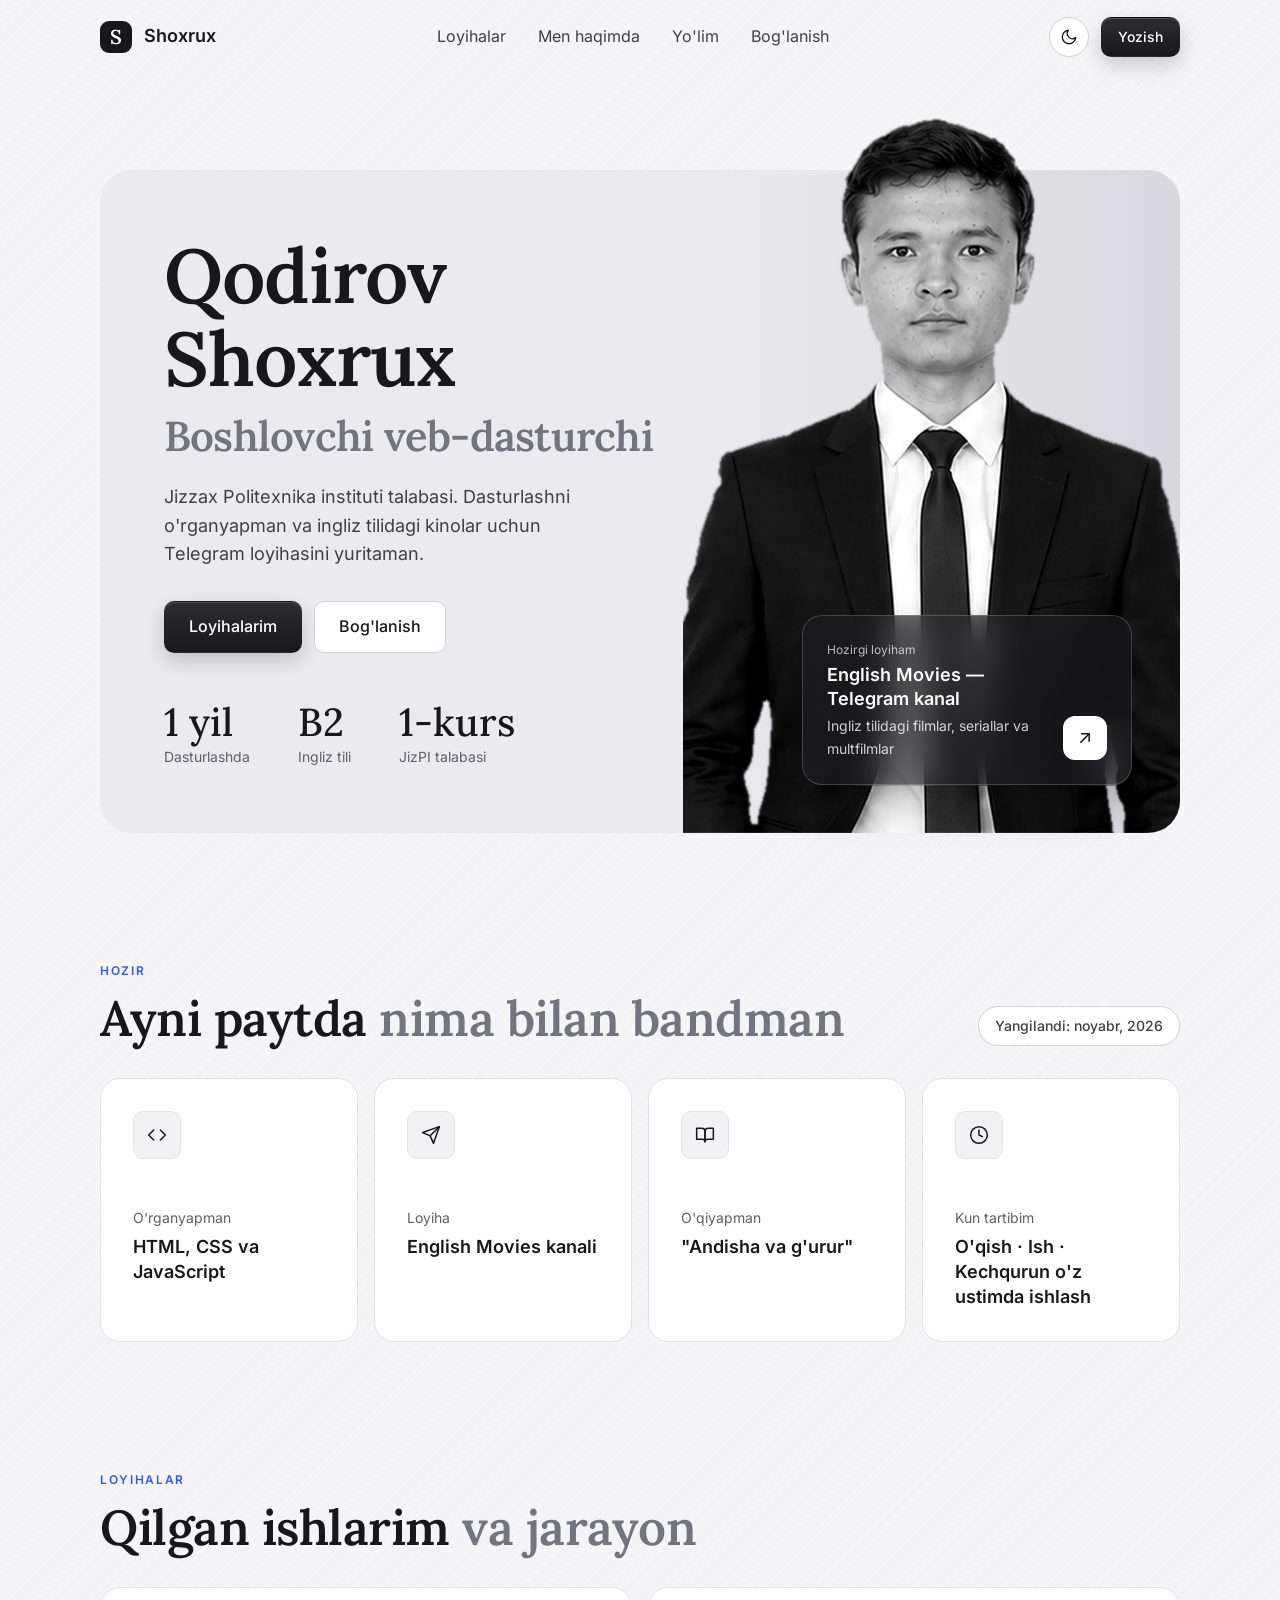
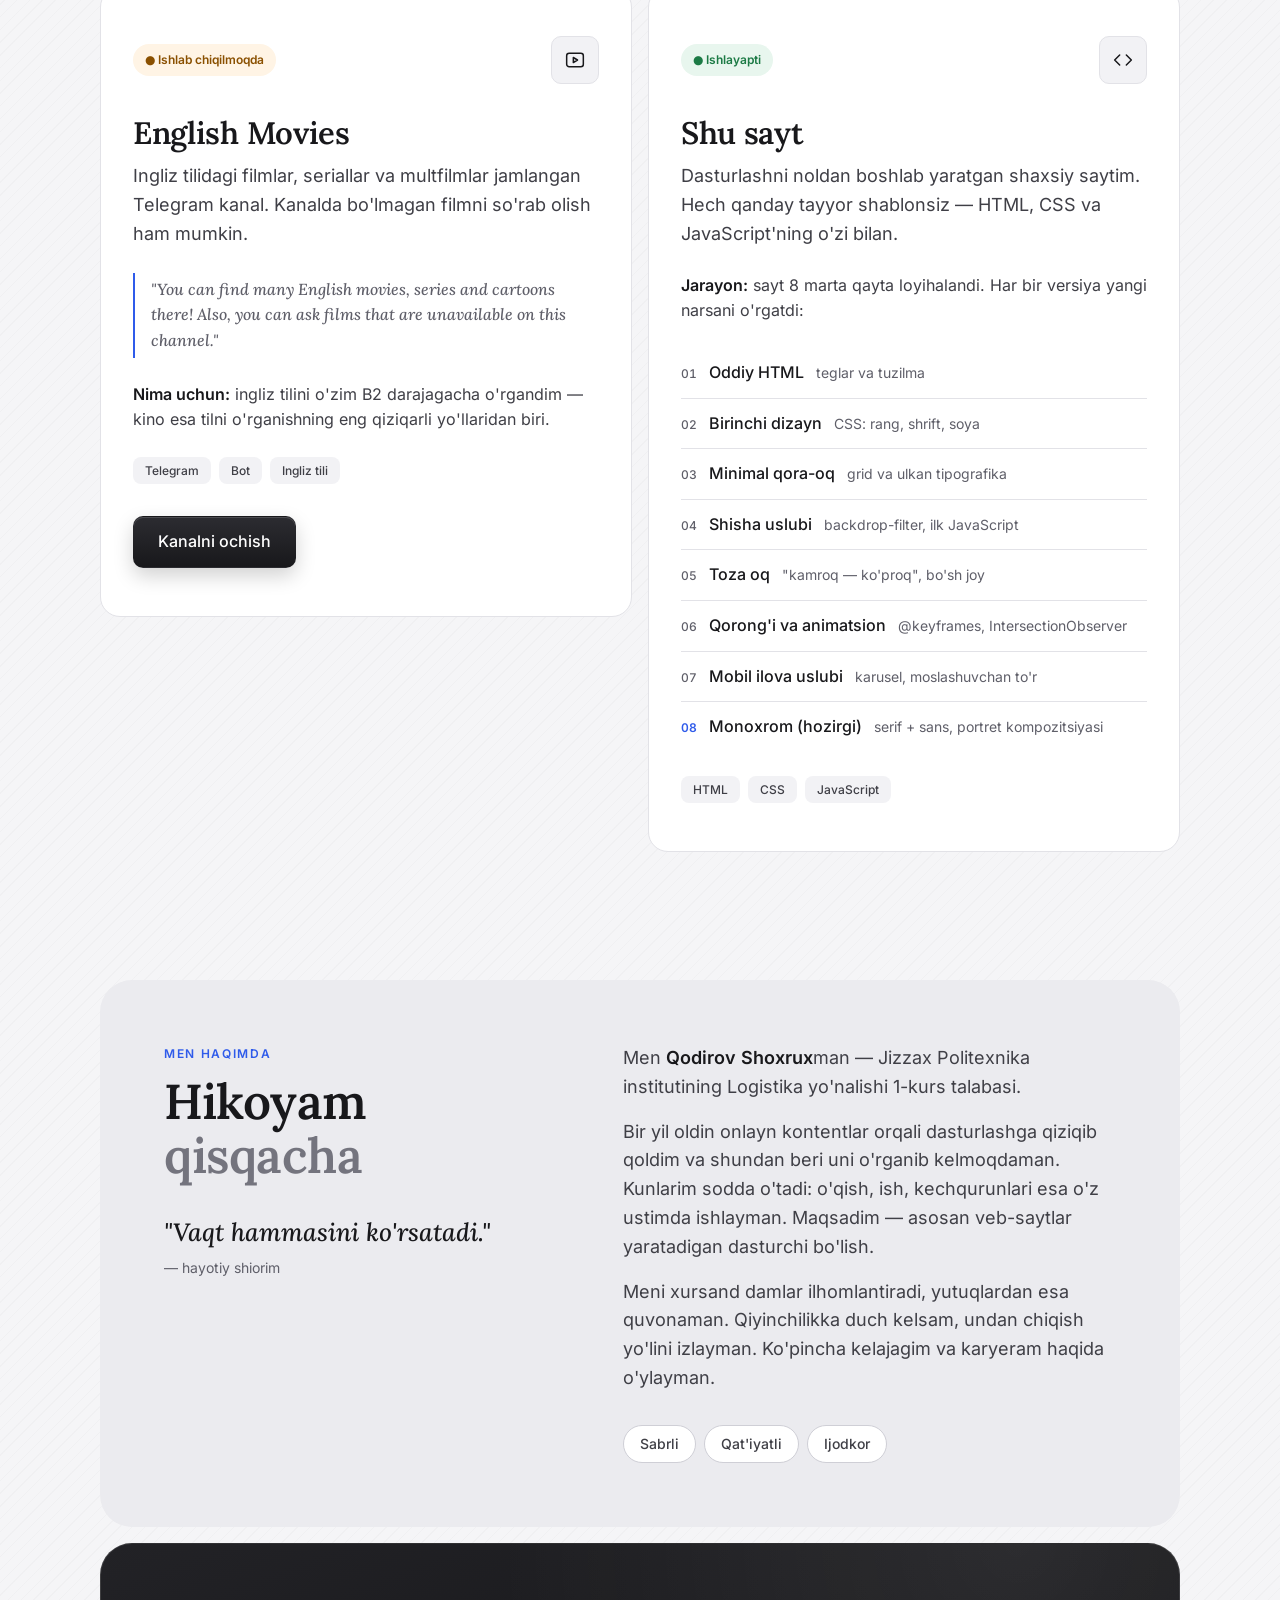
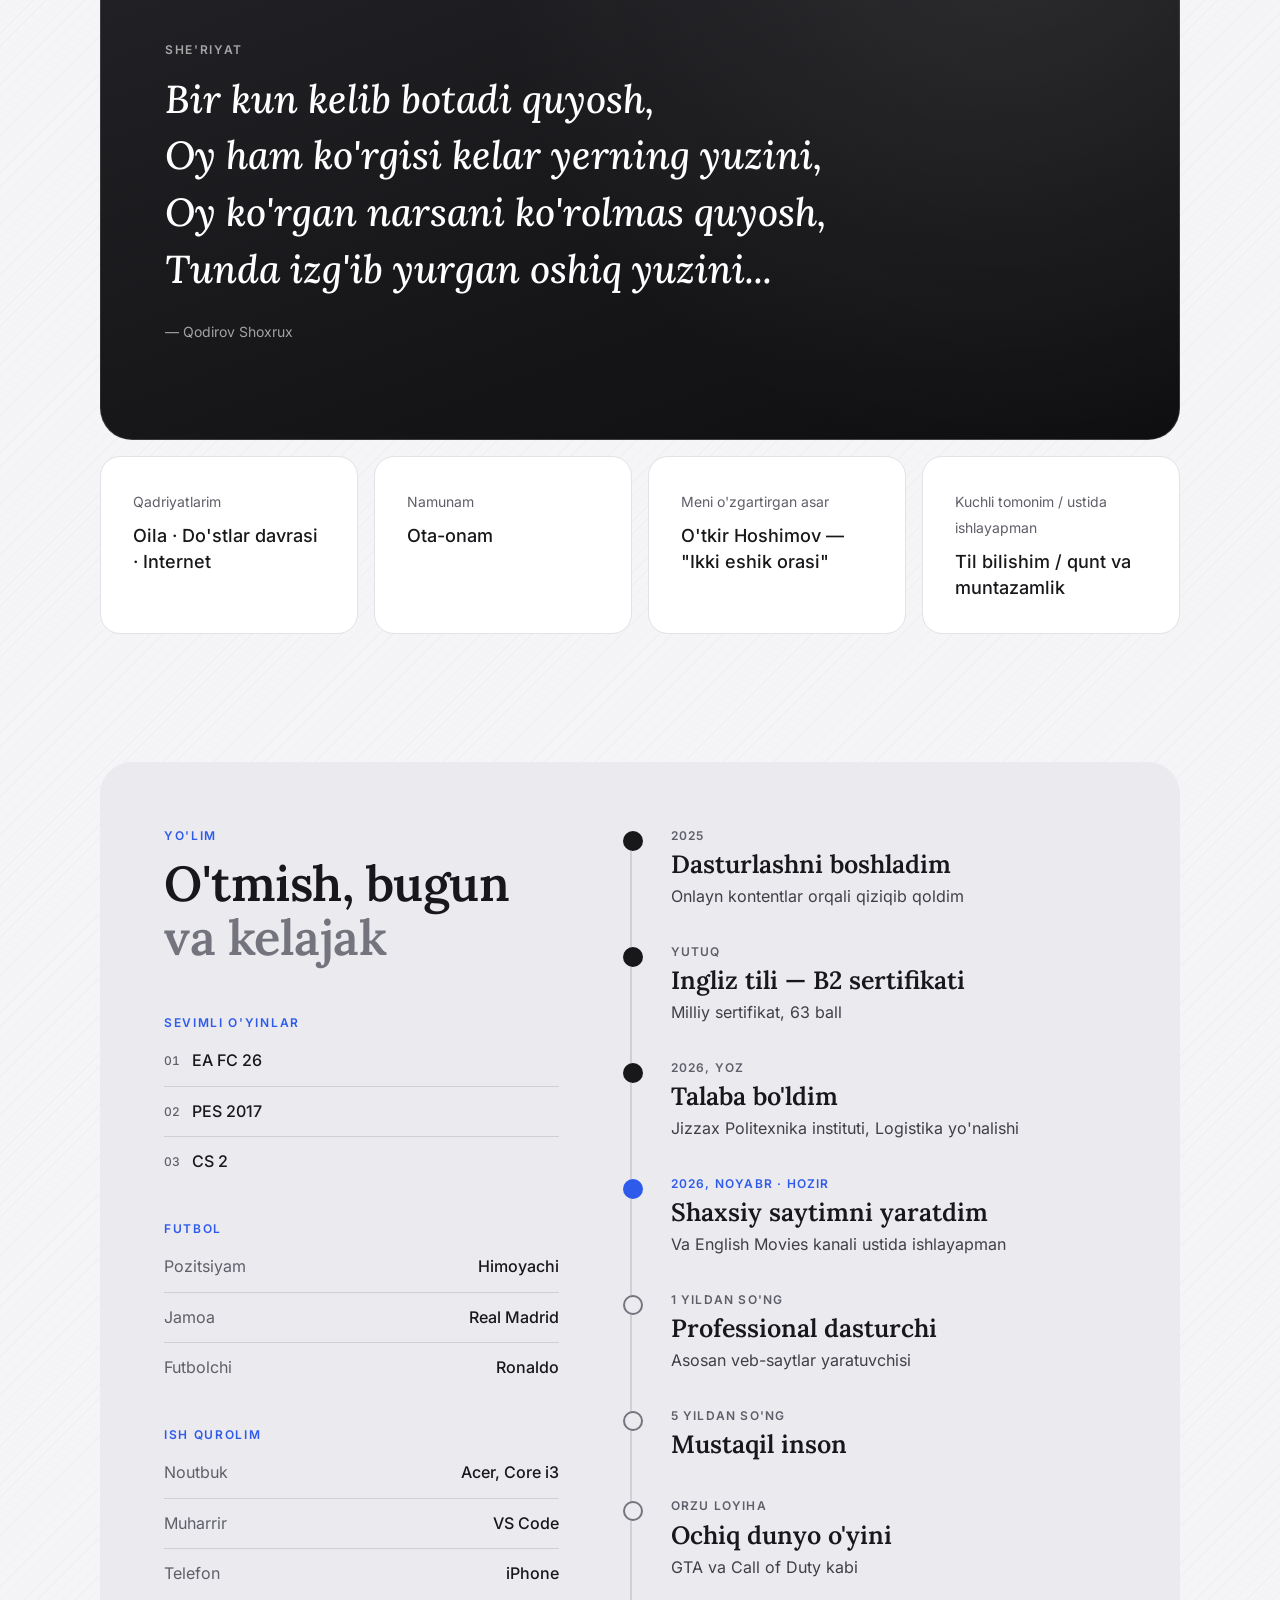
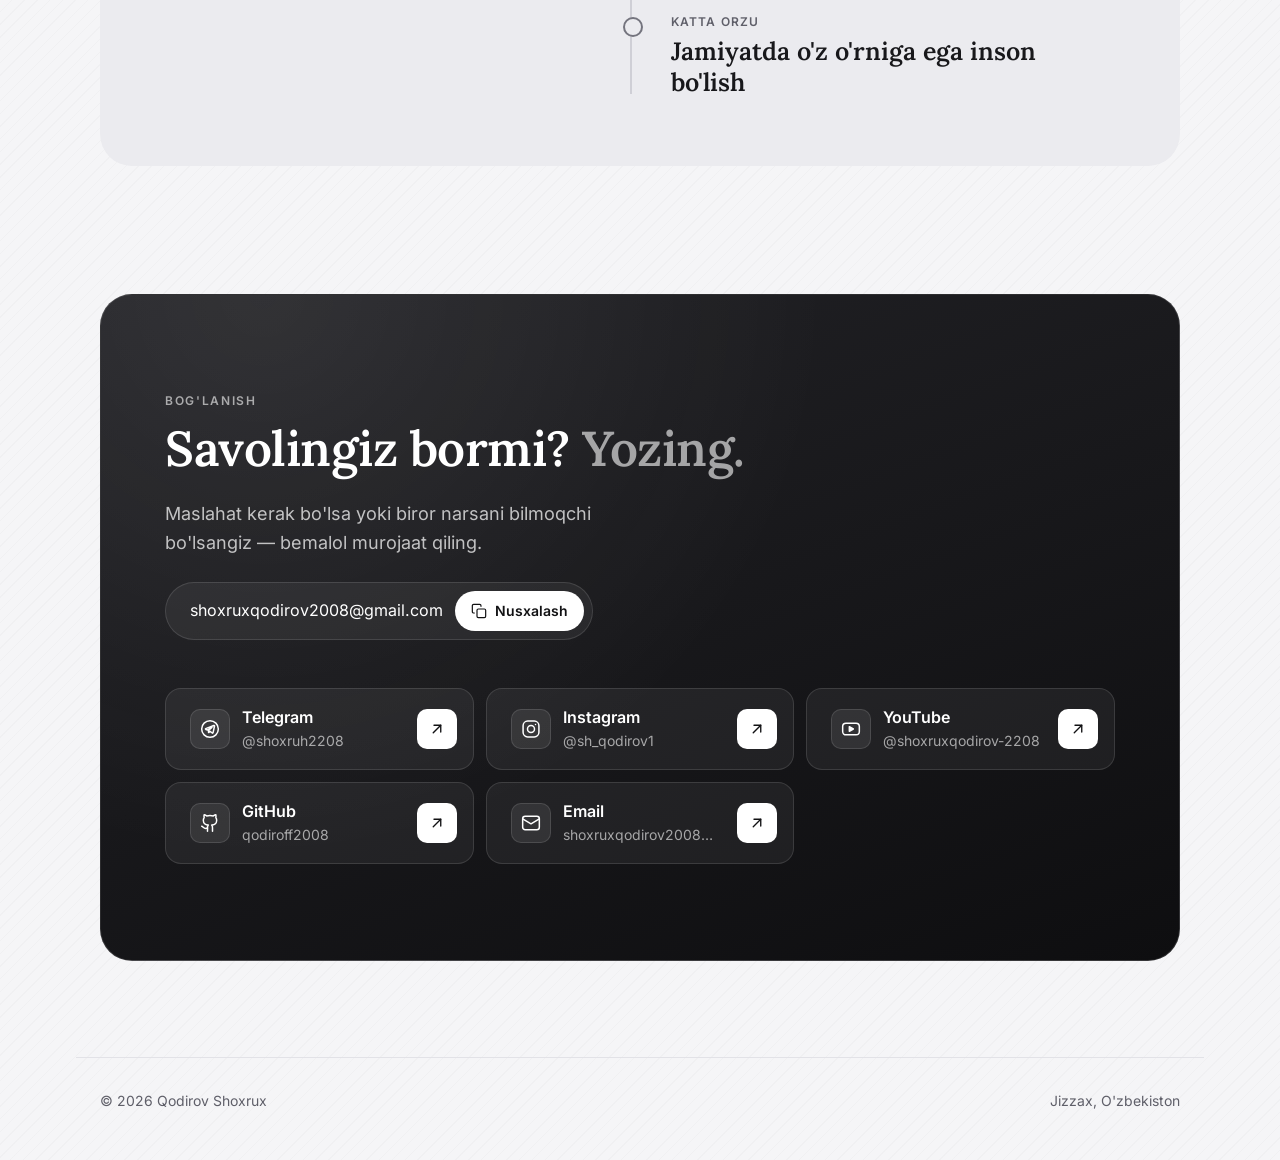
==== commit 269fbf74: "Yangi portret va bog'lanish ikonkalari - Asosiy rasm yangi suratga almashtirildi (AVIF 31 KB, ulashi" ====
--- a/index.html
+++ b/index.html
@@ -217,7 +217,7 @@
         <div class="hero-photo">
           <picture>
             <source srcset="figura.avif" type="image/avif">
-            <img src="figura.webp" alt="Qodirov Shoxrux kostyumda" width="882" height="1200" fetchpriority="high">
+            <img src="figura.webp" alt="Qodirov Shoxrux kostyumda" width="918" height="1200" fetchpriority="high">
           </picture>
         </div>
 
@@ -525,23 +525,23 @@
 
         <div class="contact-grid">
           <a href="https://t.me/shoxruh2208" class="contact-link">
-            <span><strong>Telegram</strong><small>@shoxruh2208</small></span>
+            <span class="cl-main"><span class="cl-icon cl-telegram" aria-hidden="true"><svg viewBox="0 0 24 24" aria-hidden="true"><circle cx="12" cy="12" r="10"/><path d="M6.8 11.6 16.6 7.8c.5-.2.9.1.8.7l-1.7 7.9c-.1.5-.6.7-1 .4l-2.7-2-1.3 1.3c-.2.2-.5.1-.5-.2v-2.1l4.1-3.7-5.1 3.1-2.3-.7c-.5-.2-.5-.7-.1-.9z"/></svg></span><span class="cl-text"><strong>Telegram</strong><small>@shoxruh2208</small></span></span>
             <span class="fc-arrow" aria-hidden="true"><svg aria-hidden="true"><use href="#i-arrow"/></svg></span>
           </a>
           <a href="https://www.instagram.com/sh_qodirov1" class="contact-link">
-            <span><strong>Instagram</strong><small>@sh_qodirov1</small></span>
+            <span class="cl-main"><span class="cl-icon cl-instagram" aria-hidden="true"><svg viewBox="0 0 24 24" aria-hidden="true"><rect x="2.5" y="2.5" width="19" height="19" rx="5.5"/><circle cx="12" cy="12" r="4.2"/><circle cx="17.4" cy="6.6" r="0.9" fill="currentColor" stroke="none"/></svg></span><span class="cl-text"><strong>Instagram</strong><small>@sh_qodirov1</small></span></span>
             <span class="fc-arrow" aria-hidden="true"><svg aria-hidden="true"><use href="#i-arrow"/></svg></span>
           </a>
           <a href="https://www.youtube.com/@shoxruxqodirov-2208" class="contact-link">
-            <span><strong>YouTube</strong><small>@shoxruxqodirov-2208</small></span>
+            <span class="cl-main"><span class="cl-icon cl-youtube" aria-hidden="true"><svg viewBox="0 0 24 24" aria-hidden="true"><rect x="2" y="5" width="20" height="14" rx="4"/><path d="M10 9.2v5.6l4.8-2.8z" fill="currentColor"/></svg></span><span class="cl-text"><strong>YouTube</strong><small>@shoxruxqodirov-2208</small></span></span>
             <span class="fc-arrow" aria-hidden="true"><svg aria-hidden="true"><use href="#i-arrow"/></svg></span>
           </a>
           <a href="https://github.com/qodiroff2008" class="contact-link">
-            <span><strong>GitHub</strong><small>qodiroff2008</small></span>
+            <span class="cl-main"><span class="cl-icon cl-github" aria-hidden="true"><svg viewBox="0 0 24 24" aria-hidden="true"><path d="M15 22v-4a4.8 4.8 0 0 0-1-3.5c3 0 6-2 6-5.5.08-1.25-.27-2.48-1-3.5.28-1.15.28-2.35 0-3.5 0 0-1 0-3 1.5-2.64-.5-5.36-.5-8 0C6 2 5 2 5 2c-.3 1.15-.3 2.35 0 3.5A5.403 5.403 0 0 0 4 9c0 3.5 3 5.5 6 5.5-.39.49-.68 1.05-.85 1.65-.17.6-.22 1.23-.15 1.85v4"/><path d="M9 18c-4.51 2-5-2-7-2"/></svg></span><span class="cl-text"><strong>GitHub</strong><small>qodiroff2008</small></span></span>
             <span class="fc-arrow" aria-hidden="true"><svg aria-hidden="true"><use href="#i-arrow"/></svg></span>
           </a>
           <a href="mailto:shoxruxqodirov2008@gmail.com" class="contact-link">
-            <span><strong>Email</strong><small>shoxruxqodirov2008@gmail.com</small></span>
+            <span class="cl-main"><span class="cl-icon cl-email" aria-hidden="true"><svg viewBox="0 0 24 24" aria-hidden="true"><rect x="2" y="4" width="20" height="16" rx="3"/><path d="m22 7-10 6L2 7"/></svg></span><span class="cl-text"><strong>Email</strong><small>shoxruxqodirov2008@gmail.com</small></span></span>
             <span class="fc-arrow" aria-hidden="true"><svg aria-hidden="true"><use href="#i-arrow"/></svg></span>
           </a>
         </div>
--- a/style.css
+++ b/style.css
@@ -1192,7 +1192,7 @@
 
 .contact-grid {
   display: grid;
-  grid-template-columns: repeat(auto-fit, minmax(200px, 1fr));
+  grid-template-columns: repeat(auto-fit, minmax(240px, 1fr));
   gap: var(--s-3);
 }
 
@@ -1842,3 +1842,53 @@
   height: 0;
   overflow: hidden;
 }
+
+
+/* ---------- Bog'lanish: platforma ikonkalari ---------- */
+.cl-main {
+  display: flex;
+  align-items: center;
+  gap: var(--s-3);
+  min-width: 0;
+}
+
+.cl-text {
+  min-width: 0;                  /* uzun nik "..." bilan qisqarishi uchun */
+}
+
+.cl-icon {
+  display: grid;
+  place-items: center;
+  flex-shrink: 0;
+  width: 40px;
+  height: 40px;
+  border-radius: var(--r-sm);
+  background: rgba(255, 255, 255, 0.08);
+  border: 1px solid var(--inv-border);
+  color: var(--inv-text);
+  transition: background var(--orta), border-color var(--orta), transform var(--orta) var(--silliq);
+}
+
+.cl-icon svg {
+  width: 20px;
+  height: 20px;
+}
+
+/* Sichqoncha kelganda ikonka o'z platformasi rangiga kiradi */
+.contact-link:hover .cl-icon {
+  transform: scale(1.06);
+  border-color: transparent;
+}
+
+.contact-link:hover .cl-telegram  { background: #229ed9; }
+.contact-link:hover .cl-instagram { background: linear-gradient(45deg, #f9a825, #e1306c 50%, #833ab4); }
+.contact-link:hover .cl-youtube   { background: #ff0033; }
+.contact-link:hover .cl-github    { background: #6e40c9; }
+.contact-link:hover .cl-email     { background: var(--accent); }
+
+/* Klaviatura bilan tanlanganda ham xuddi shunday */
+.contact-link:focus-visible .cl-telegram  { background: #229ed9; }
+.contact-link:focus-visible .cl-instagram { background: linear-gradient(45deg, #f9a825, #e1306c 50%, #833ab4); }
+.contact-link:focus-visible .cl-youtube   { background: #ff0033; }
+.contact-link:focus-visible .cl-github    { background: #6e40c9; }
+.contact-link:focus-visible .cl-email     { background: var(--accent); }
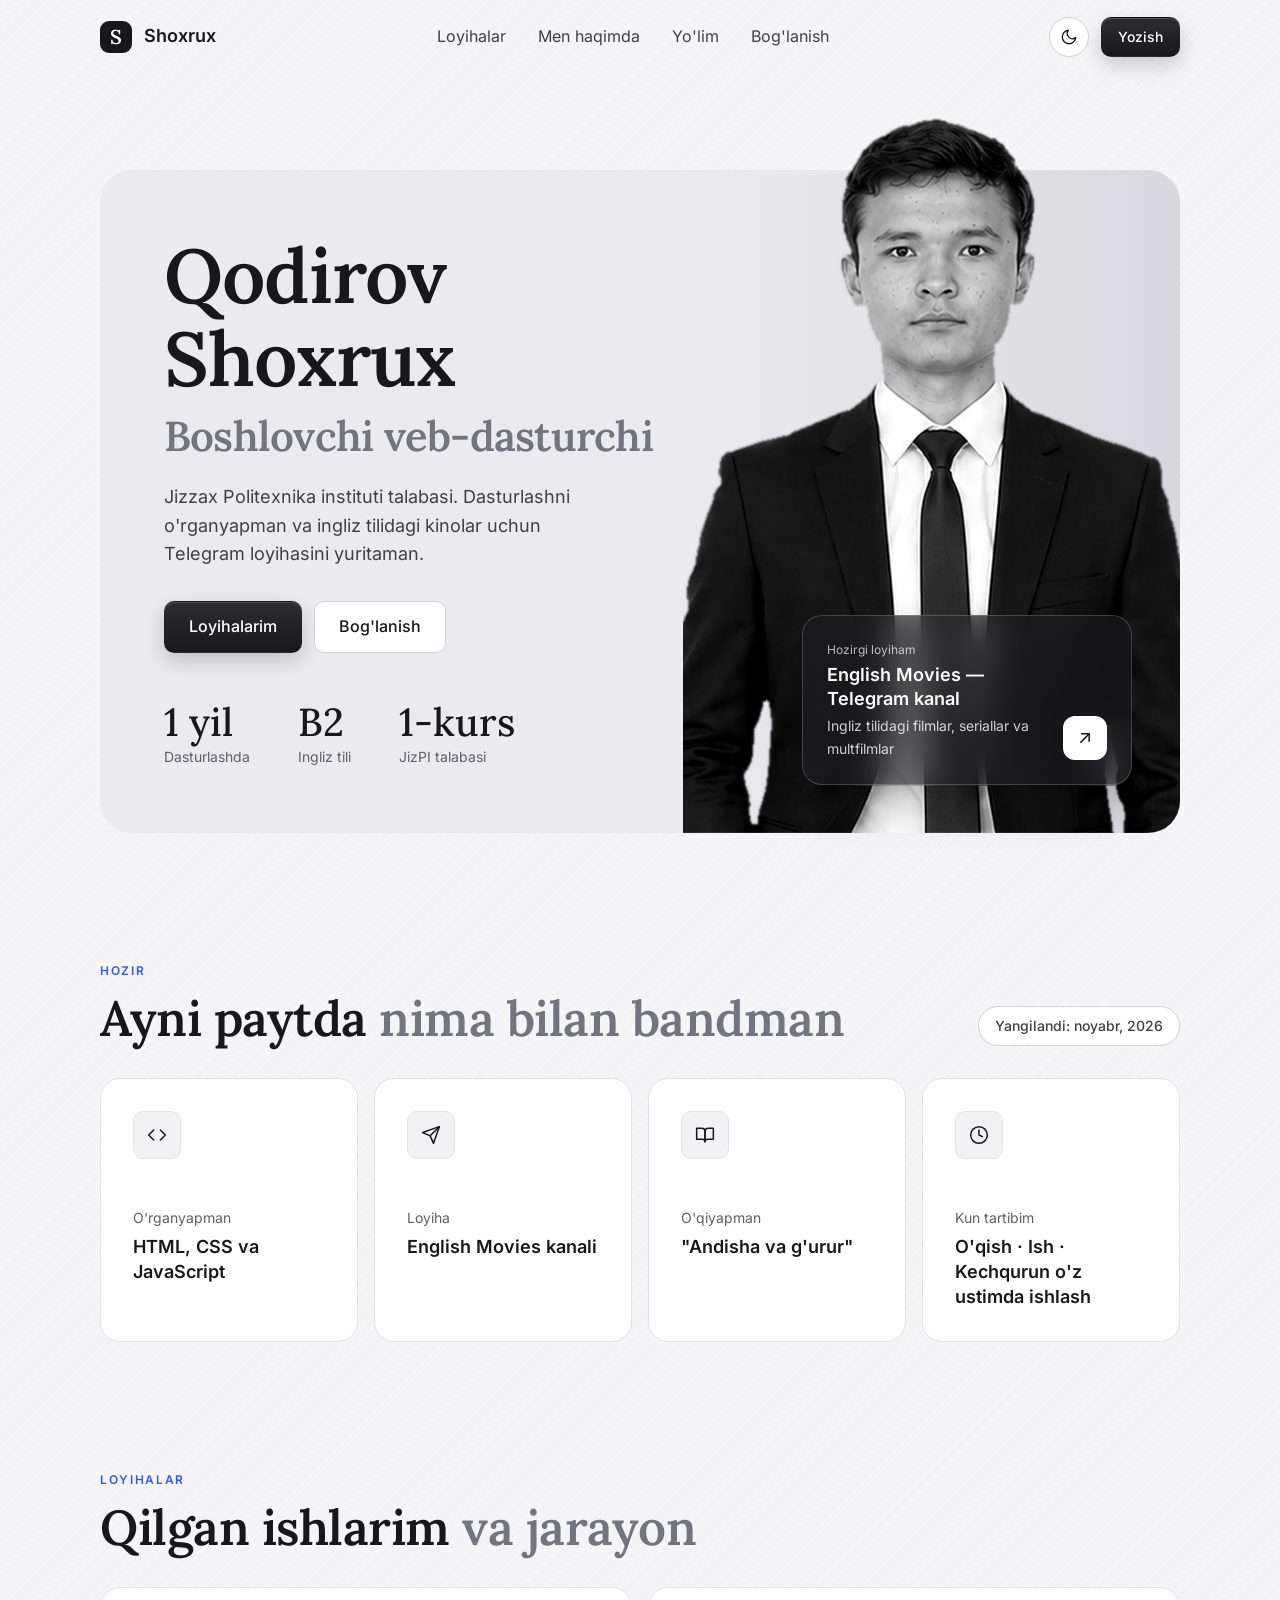
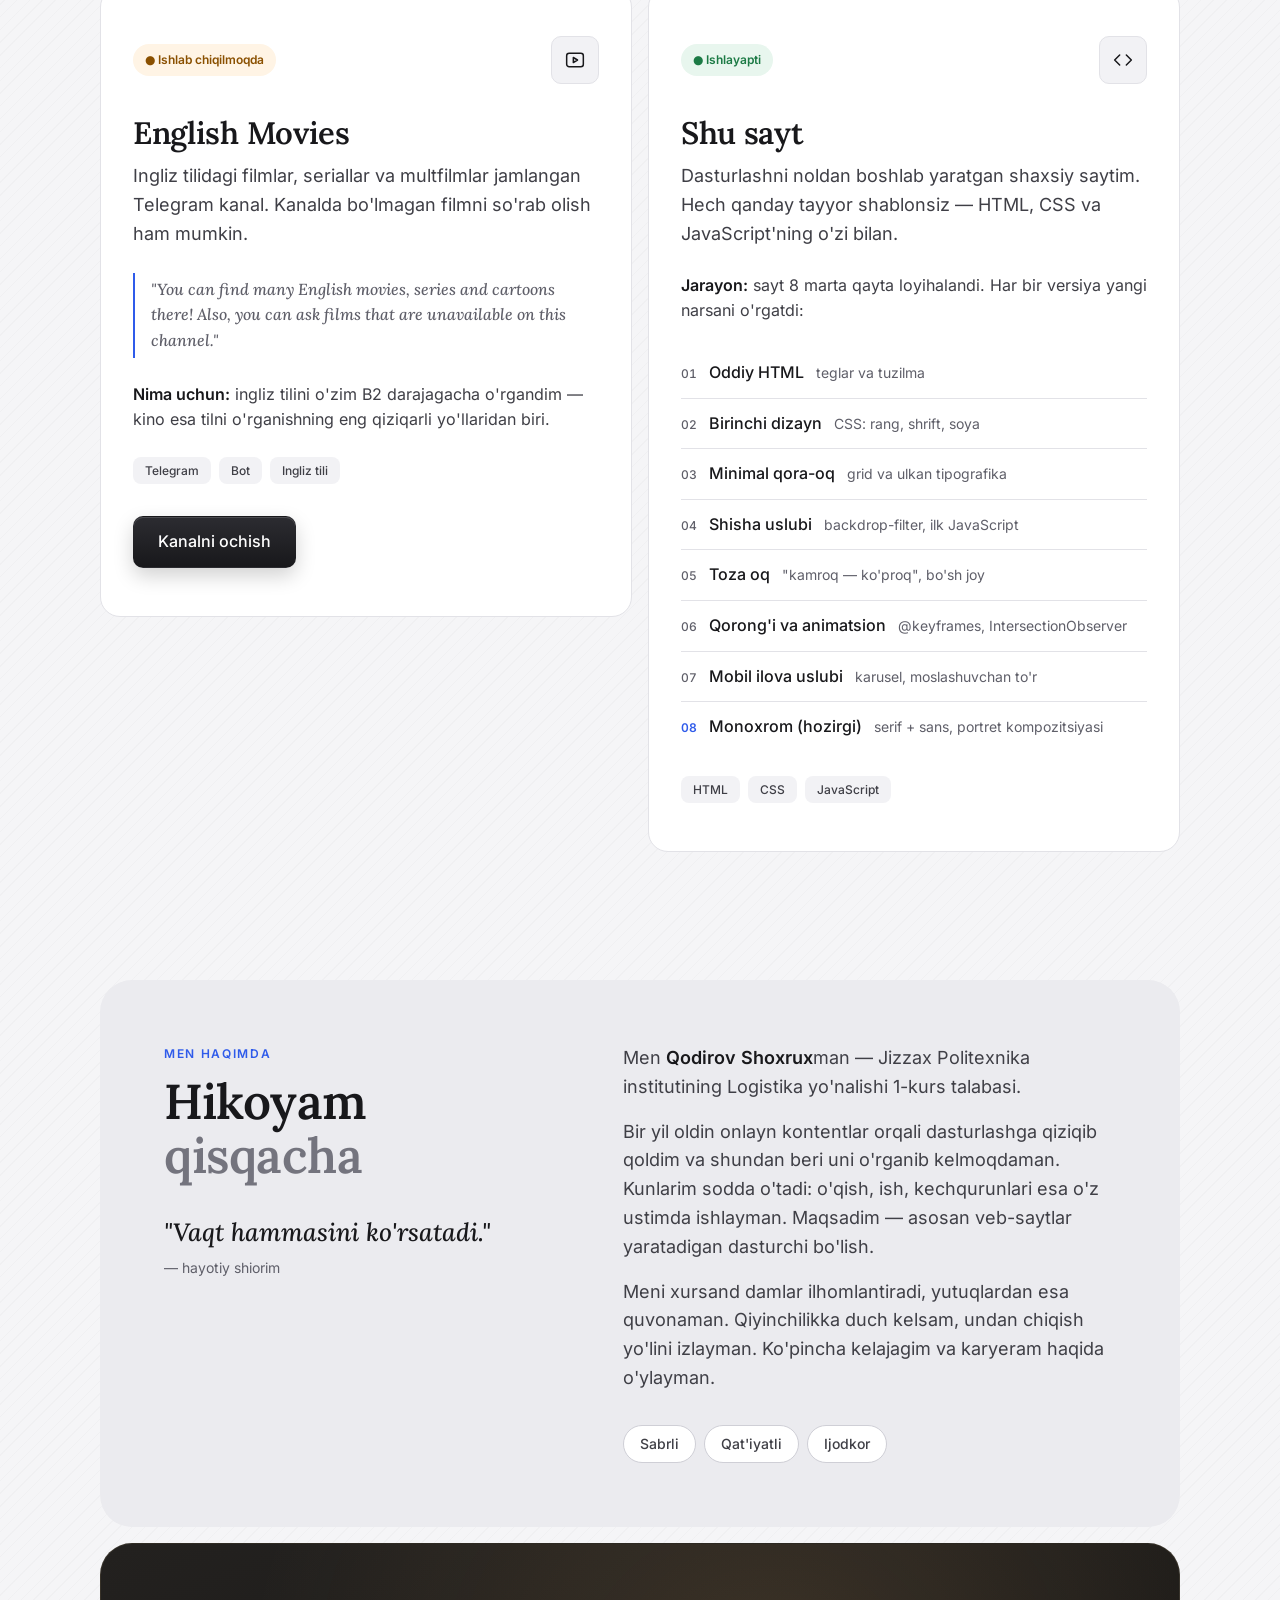
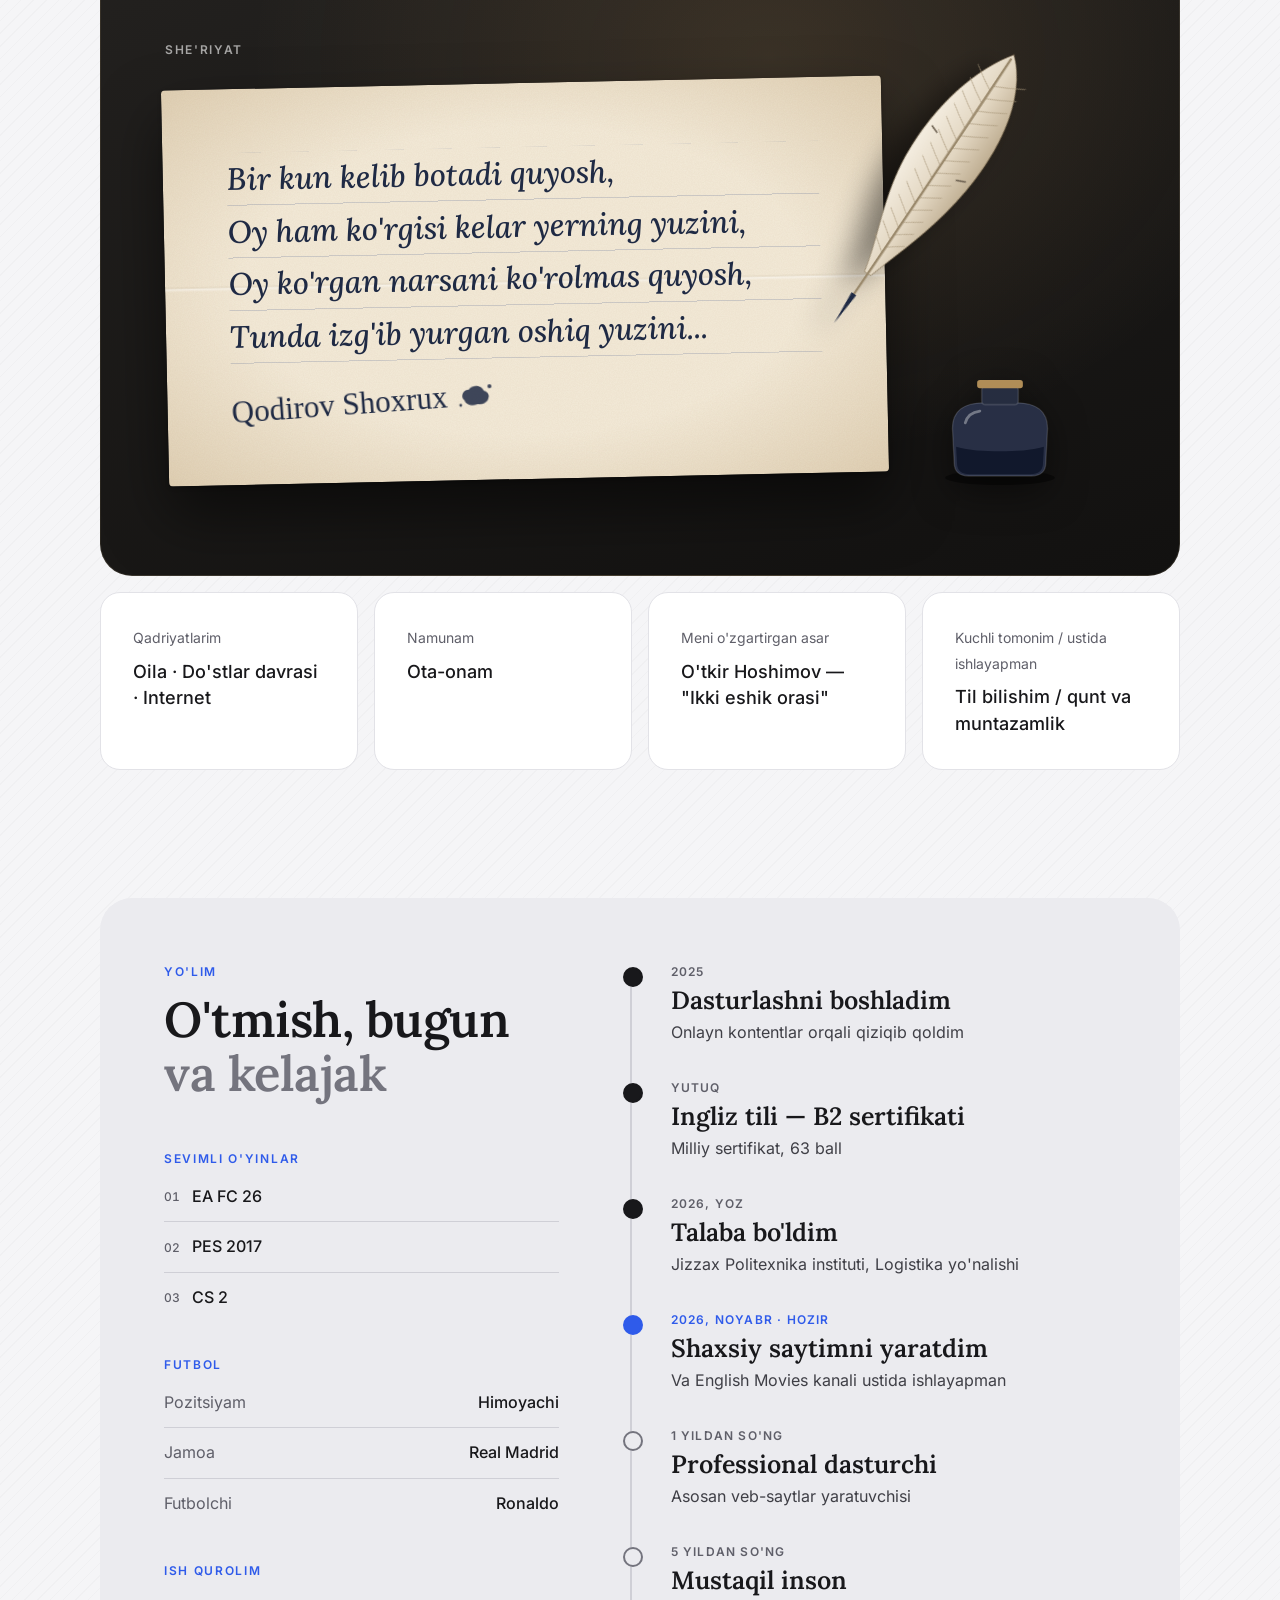
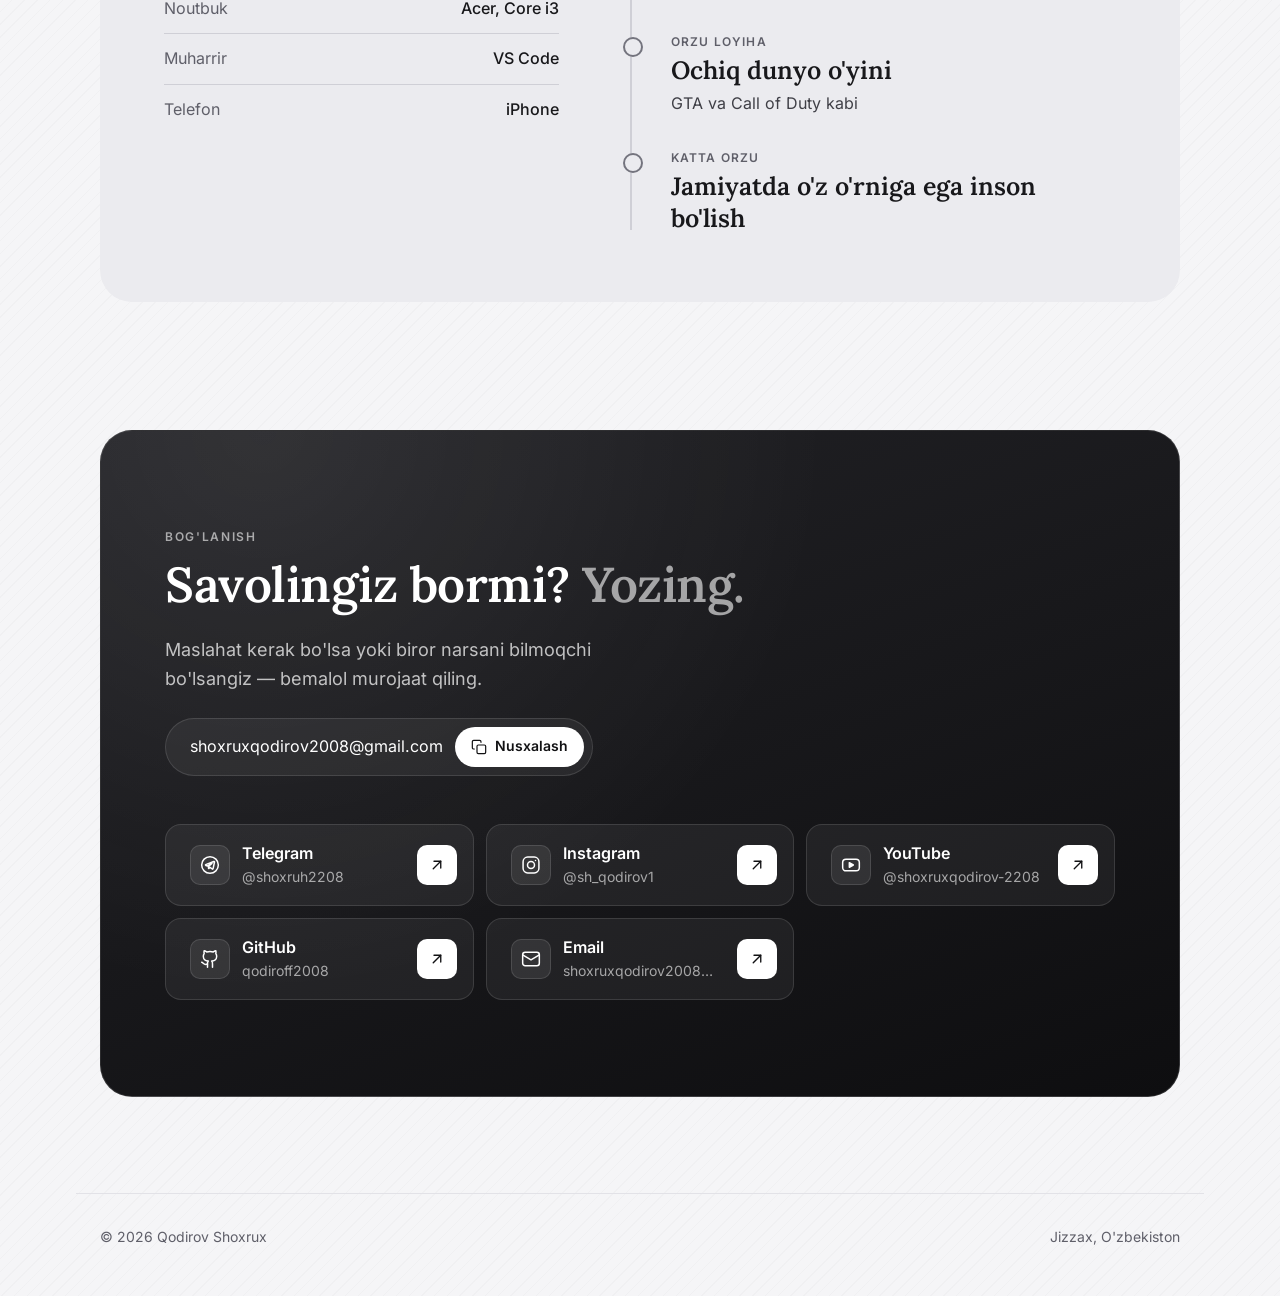
==== commit 48de7c42: "She'riyat bo'limi: yozuv stoli, qog'oz, pero va siyohdon - She'r eski qog'oz varag'ida, ko'k-qora si" ====
--- a/index.html
+++ b/index.html
@@ -389,17 +389,95 @@
       </section>
 
       <!-- She'r — sahifaning eng yorqin lahzasi -->
-      <figure class="poem reveal">
-        <p class="label label-light">She'riyat</p>
-        <blockquote>
-          <p>
-            Bir kun kelib botadi quyosh,<br>
-            Oy ham ko'rgisi kelar yerning yuzini,<br>
-            Oy ko'rgan narsani ko'rolmas quyosh,<br>
-            Tunda izg'ib yurgan oshiq yuzini...
-          </p>
-        </blockquote>
-        <figcaption>— Qodirov Shoxrux</figcaption>
+      <!-- ===================================================
+           SHE'R — yozuv stoli: qog'oz varag'i, pero va siyohdon
+           =================================================== -->
+      <figure class="poem reveal" aria-labelledby="poem-label">
+        <p class="label label-light" id="poem-label">She'riyat</p>
+
+        <div class="desk">
+          <!-- Qog'oz varag'i -->
+          <div class="paper">
+            <blockquote>
+              <!-- Har bir misra alohida — ular birin-ketin "yoziladi" (style.css) -->
+              <p>
+                <span class="line">Bir kun kelib botadi quyosh,</span>
+                <span class="line">Oy ham ko'rgisi kelar yerning yuzini,</span>
+                <span class="line">Oy ko'rgan narsani ko'rolmas quyosh,</span>
+                <span class="line">Tunda izg'ib yurgan oshiq yuzini...</span>
+              </p>
+            </blockquote>
+            <figcaption class="signature">
+              Qodirov Shoxrux
+              <!-- kichik siyoh dog'i -->
+              <svg class="ink-blot" viewBox="0 0 40 30" aria-hidden="true">
+                <path d="M14 9c4-5 13-4 15 2 3 1 6 4 4 8-1 4-6 6-11 5-5 2-12 0-13-5-3-2-2-7 1-9 1-1 2-1 4-1z"/>
+                <circle cx="35" cy="7" r="2"/>
+                <circle cx="5" cy="24" r="1.4"/>
+              </svg>
+            </figcaption>
+          </div>
+
+          <!-- Pero (g'oz pati) — qog'oz ustida yotadi -->
+          <svg class="quill" viewBox="0 0 120 360" aria-hidden="true">
+            <defs>
+              <linearGradient id="pat-rang" x1="0" x2="1">
+                <stop offset="0" stop-color="#f4ede0"/>
+                <stop offset="0.55" stop-color="#e2d6c1"/>
+                <stop offset="1" stop-color="#bfae92"/>
+              </linearGradient>
+            </defs>
+            <!-- pat tanasi -->
+            <path class="quill-vane" d="M60 8C97 40 110 110 94 190c-8 40-20 70-29 100h-8C49 250 28 212 24 160 20 100 34 44 60 8z" fill="url(#pat-rang)"/>
+            <!-- tukchalar -->
+            <g class="quill-barbs">
+                <path d="M61 48 q 13.5 -6 30.0 -16.0"/>
+                <path d="M60 54 q -11.7 -6 -26.0 -16.0"/>
+                <path d="M61 64 q 13.0 -6 29.0 -15.7"/>
+                <path d="M60 70 q -11.4 -6 -25.3 -15.7"/>
+                <path d="M61 80 q 12.6 -6 27.9 -15.4"/>
+                <path d="M60 86 q -11.0 -6 -24.5 -15.4"/>
+                <path d="M61 96 q 12.1 -6 26.9 -15.1"/>
+                <path d="M60 102 q -10.7 -6 -23.8 -15.1"/>
+                <path d="M61 112 q 11.6 -6 25.8 -14.8"/>
+                <path d="M60 118 q -10.4 -6 -23.0 -14.8"/>
+                <path d="M61 128 q 11.1 -6 24.8 -14.5"/>
+                <path d="M60 134 q -10.0 -6 -22.3 -14.5"/>
+                <path d="M61 144 q 10.7 -6 23.7 -14.2"/>
+                <path d="M60 150 q -9.7 -6 -21.5 -14.2"/>
+                <path d="M61 160 q 10.2 -6 22.7 -13.9"/>
+                <path d="M60 166 q -9.3 -6 -20.8 -13.9"/>
+                <path d="M61 176 q 9.7 -6 21.6 -13.6"/>
+                <path d="M60 182 q -9.0 -6 -20.0 -13.6"/>
+                <path d="M61 192 q 9.3 -6 20.6 -13.3"/>
+                <path d="M60 198 q -8.7 -6 -19.3 -13.3"/>
+                <path d="M61 208 q 8.8 -6 19.5 -13.0"/>
+                <path d="M60 214 q -8.3 -6 -18.5 -13.0"/>
+                <path d="M61 224 q 8.3 -6 18.5 -12.7"/>
+                <path d="M60 230 q -8.0 -6 -17.8 -12.7"/>
+                <path d="M61 240 q 7.8 -6 17.4 -12.4"/>
+                <path d="M60 246 q -7.7 -6 -17.0 -12.4"/>
+                <path d="M61 256 q 7.4 -6 16.4 -12.1"/>
+                <path d="M60 262 q -7.3 -6 -16.3 -12.1"/>
+            </g>
+            <!-- patdagi kichik yoriqlar -->
+            <path d="M93 150l-9 4M30 120l8 3" class="quill-split"/>
+            <!-- o'zak -->
+            <path class="quill-shaft" d="M60 14c1 110 2 220 1 318"/>
+            <!-- siyohli uchi -->
+            <path class="quill-nib" d="M58 316l3 38 3-38z"/>
+          </svg>
+
+          <!-- Siyohdon — stol ustida -->
+          <svg class="inkwell" viewBox="0 0 140 130" aria-hidden="true">
+            <ellipse cx="70" cy="120" rx="60" ry="8" class="iw-shadow"/>
+            <path class="iw-body" d="M18 66c0-20 14-28 34-28h36c20 0 34 8 34 28l-2 38c0 9-6 14-16 14H36c-10 0-16-5-16-14z"/>
+            <path class="iw-ink" d="M22 86c14 4 30 5 48 5s34-1 48-5l-1 18c0 8-5 12-14 12H37c-9 0-14-4-14-12z"/>
+            <rect class="iw-neck" x="50" y="20" width="40" height="20" rx="4"/>
+            <rect class="iw-rim" x="45" y="13" width="50" height="9" rx="3"/>
+            <path class="iw-shine" d="M32 60c2-8 8-12 16-13"/>
+          </svg>
+        </div>
       </figure>
 
       <!-- Qadriyatlar — 4 ta asosiy -->
--- a/style.css
+++ b/style.css
@@ -1892,3 +1892,264 @@
 .contact-link:focus-visible .cl-youtube   { background: #ff0033; }
 .contact-link:focus-visible .cl-github    { background: #6e40c9; }
 .contact-link:focus-visible .cl-email     { background: var(--accent); }
+
+
+/* ============================================================
+   17. SHE'RIYAT — yozuv stoli (qog'oz, pero, siyohdon)
+   ============================================================ */
+
+/* Qo'lyozma shrift — faqat imzo uchun */
+@font-face {
+  font-family: 'Caveat';
+  font-style: normal;
+  font-weight: 500;
+  font-display: swap;
+  src: url('fonts/caveat-latin.woff2') format('woff2');
+}
+
+.poem {
+  --siyoh: #1f2a44;              /* ko'k-qora siyoh rangi */
+  --qogoz: #f3ead8;              /* eski qog'oz rangi */
+  overflow: hidden;
+  /* Qorong'i stol + yuqoridan tushayotgan iliq "sham" nuri */
+  background:
+    radial-gradient(ellipse at 62% 18%, rgba(255, 196, 120, 0.13), transparent 55%),
+    linear-gradient(160deg, #23211f, #121110);
+  border-color: rgba(255, 220, 170, 0.1);
+}
+
+/* Stol: chapda qog'oz, o'ngda siyohdon */
+.desk {
+  --paper-w: min(720px, 76%);
+  position: relative;
+  display: grid;
+  grid-template-columns: var(--paper-w) 1fr;
+  align-items: end;
+  margin-top: var(--s-5);
+}
+
+/* ---------- Qog'oz varag'i ---------- */
+.paper {
+  position: relative;
+  padding: var(--s-8) var(--s-8) var(--s-7);
+  border-radius: 4px;
+  color: var(--siyoh);
+  background-color: var(--qogoz);
+  background-image:
+    /* buklangan joy (o'rtadagi ingichka chiziq) */
+    linear-gradient(180deg, transparent 49.6%, rgba(90, 60, 20, 0.07) 50%, rgba(255, 255, 255, 0.45) 50.4%, transparent 51%),
+    /* chetlari biroz sarg'aygan */
+    radial-gradient(ellipse at center, transparent 55%, rgba(150, 110, 50, 0.22) 100%),
+    /* qog'oz donadorligi (kod bilan yaratilgan "shovqin") */
+    url("data:image/svg+xml,%3Csvg xmlns='http://www.w3.org/2000/svg' width='240' height='240'%3E%3Cfilter id='n'%3E%3CfeTurbulence type='fractalNoise' baseFrequency='0.85' numOctaves='3' stitchTiles='stitch'/%3E%3CfeColorMatrix values='0 0 0 0 0.45 0 0 0 0 0.33 0 0 0 0 0.18 0 0 0 0.11 0'/%3E%3C/filter%3E%3Crect width='100%25' height='100%25' filter='url(%23n)'/%3E%3C/svg%3E");
+  box-shadow:
+    0 30px 60px rgba(0, 0, 0, 0.5),
+    0 2px 4px rgba(0, 0, 0, 0.25);
+  transform: rotate(-1.2deg);    /* stolga biroz qiyshiq qo'yilgan */
+}
+
+/* She'r matni — siyoh bilan, chiziqli qog'ozda */
+.poem .paper blockquote {
+  margin: 0;
+}
+
+.poem .paper blockquote p {
+  margin: 0;
+  font-family: var(--serif);
+  font-style: italic;
+  font-weight: 500;
+  font-size: clamp(var(--t-xl), 2.5vw, var(--t-3xl));
+  line-height: 1.7;
+  color: var(--siyoh);
+  /* Har bir qator ostida ingichka chiziq — daftardagidek */
+  background-image: repeating-linear-gradient(
+    to bottom,
+    transparent 0,
+    transparent calc(1.7em - 1px),
+    rgba(70, 90, 140, 0.22) calc(1.7em - 1px),
+    rgba(70, 90, 140, 0.22) 1.7em
+  );
+}
+
+.poem .line {
+  display: block;
+}
+
+/* ---------- Imzo ---------- */
+.poem .signature {
+  display: inline-flex;
+  align-items: center;
+  gap: var(--s-2);
+  margin-top: var(--s-5);
+  font-family: 'Caveat', cursive;
+  font-size: var(--t-3xl);
+  font-weight: 500;
+  color: var(--siyoh);
+  transform: rotate(-3deg);
+  transform-origin: left center;
+}
+
+.ink-blot {
+  width: 40px;
+  height: 30px;
+  fill: var(--siyoh);
+  stroke: none;
+  opacity: 0.85;
+}
+
+/* ---------- Pero ---------- */
+.quill {
+  position: absolute;
+  z-index: 2;
+  top: -86px;
+  left: calc(var(--paper-w) - 92px);
+  width: 112px;
+  height: 336px;
+  transform: rotate(34deg);
+  transform-origin: 50% 90%;
+  filter: drop-shadow(-12px 20px 14px rgba(0, 0, 0, 0.45));
+  pointer-events: none;
+}
+
+.quill-vane {
+  stroke: rgba(120, 100, 70, 0.55);
+  stroke-width: 1;
+}
+
+.quill-barbs path {
+  fill: none;
+  stroke: #a8977a;
+  stroke-width: 1;
+  opacity: 0.75;
+}
+
+.quill-split {
+  fill: none;
+  stroke: #6d6151;
+  stroke-width: 1.6;
+}
+
+.quill-shaft {
+  fill: none;
+  stroke: #9b8a6d;
+  stroke-width: 2.6;
+  stroke-linecap: round;
+}
+
+.quill-nib {
+  fill: var(--siyoh);
+  stroke: none;
+}
+
+/* ---------- Siyohdon ---------- */
+.inkwell {
+  justify-self: center;
+  width: 128px;
+  height: 119px;
+  margin-bottom: calc(-1 * var(--s-2));
+  filter: drop-shadow(0 10px 18px rgba(0, 0, 0, 0.5));
+}
+
+.iw-shadow { fill: rgba(0, 0, 0, 0.45); stroke: none; }
+.iw-body   { fill: rgba(44, 52, 76, 0.9); stroke: rgba(255, 255, 255, 0.14); stroke-width: 1.5; }
+.iw-ink    { fill: #11182c; stroke: none; }
+.iw-neck   { fill: #262d40; stroke: rgba(255, 255, 255, 0.12); }
+.iw-rim    { fill: #b08d57; stroke: none; }
+.iw-shine  { fill: none; stroke: rgba(255, 255, 255, 0.35); stroke-width: 3; stroke-linecap: round; }
+
+/* Tungi rejimda qog'oz ko'zni qamashtirmasin */
+[data-theme="dark"] .paper {
+  filter: brightness(0.93);
+}
+
+/* ---------- "Yozilish" animatsiyasi ----------
+   Bo'lim ekranga kirganda (script.js "visible" qo'shadi) misralar
+   chapdan o'ngga birin-ketin ochiladi, pero esa "yozayotgandek" qimirlaydi */
+.js .poem .line {
+  clip-path: inset(-0.3em 100% -0.4em -0.2em);
+}
+
+.js .poem.visible .line {
+  animation: yozish 1.05s cubic-bezier(0.45, 0, 0.25, 1) forwards;
+}
+
+.js .poem.visible .line:nth-child(1) { animation-delay: 0.5s; }
+.js .poem.visible .line:nth-child(2) { animation-delay: 1.55s; }
+.js .poem.visible .line:nth-child(3) { animation-delay: 2.6s; }
+.js .poem.visible .line:nth-child(4) { animation-delay: 3.65s; }
+
+@keyframes yozish {
+  to { clip-path: inset(-0.3em -0.2em -0.4em -0.2em); }
+}
+
+.js .poem .signature {
+  opacity: 0;
+}
+
+.js .poem.visible .signature {
+  animation: imzo 0.9s ease 4.75s forwards;
+}
+
+@keyframes imzo {
+  from { opacity: 0; transform: rotate(-3deg) translateX(-8px); }
+  to   { opacity: 1; transform: rotate(-3deg); }
+}
+
+.js .poem.visible .quill {
+  animation: pero-yozadi 4.2s ease-in-out 0.5s both;
+}
+
+@keyframes pero-yozadi {
+  0%, 100% { transform: rotate(34deg); }
+  10%  { transform: rotate(31deg) translate(-4px, 3px); }
+  22%  { transform: rotate(36deg) translate(2px, -2px); }
+  35%  { transform: rotate(31deg) translate(-4px, 4px); }
+  48%  { transform: rotate(36deg) translate(2px, -1px); }
+  60%  { transform: rotate(31deg) translate(-4px, 4px); }
+  73%  { transform: rotate(36deg) translate(2px, -2px); }
+  86%  { transform: rotate(32deg) translate(-3px, 3px); }
+}
+
+/* Animatsiya o'chirilgan bo'lsa — hammasi darhol ko'rinadi */
+@media (prefers-reduced-motion: reduce) {
+  .js .poem .line { clip-path: none; }
+  .js .poem .signature { opacity: 1; }
+}
+
+/* ---------- Kichik ekranlarda ---------- */
+@media (max-width: 980px) {
+  .desk {
+    --paper-w: 100%;
+    grid-template-columns: 1fr;
+  }
+
+  .quill {
+    top: -70px;
+    left: auto;
+    right: -8px;
+    width: 84px;
+    height: 252px;
+  }
+
+  .inkwell {
+    display: none;
+  }
+}
+
+@media (max-width: 600px) {
+  .paper {
+    padding: var(--s-7) var(--s-5) var(--s-6);
+    transform: rotate(-0.6deg);
+  }
+
+  .quill {
+    top: -58px;
+    right: -14px;
+    width: 64px;
+    height: 192px;
+  }
+
+  .poem .signature {
+    font-size: var(--t-2xl);
+  }
+}
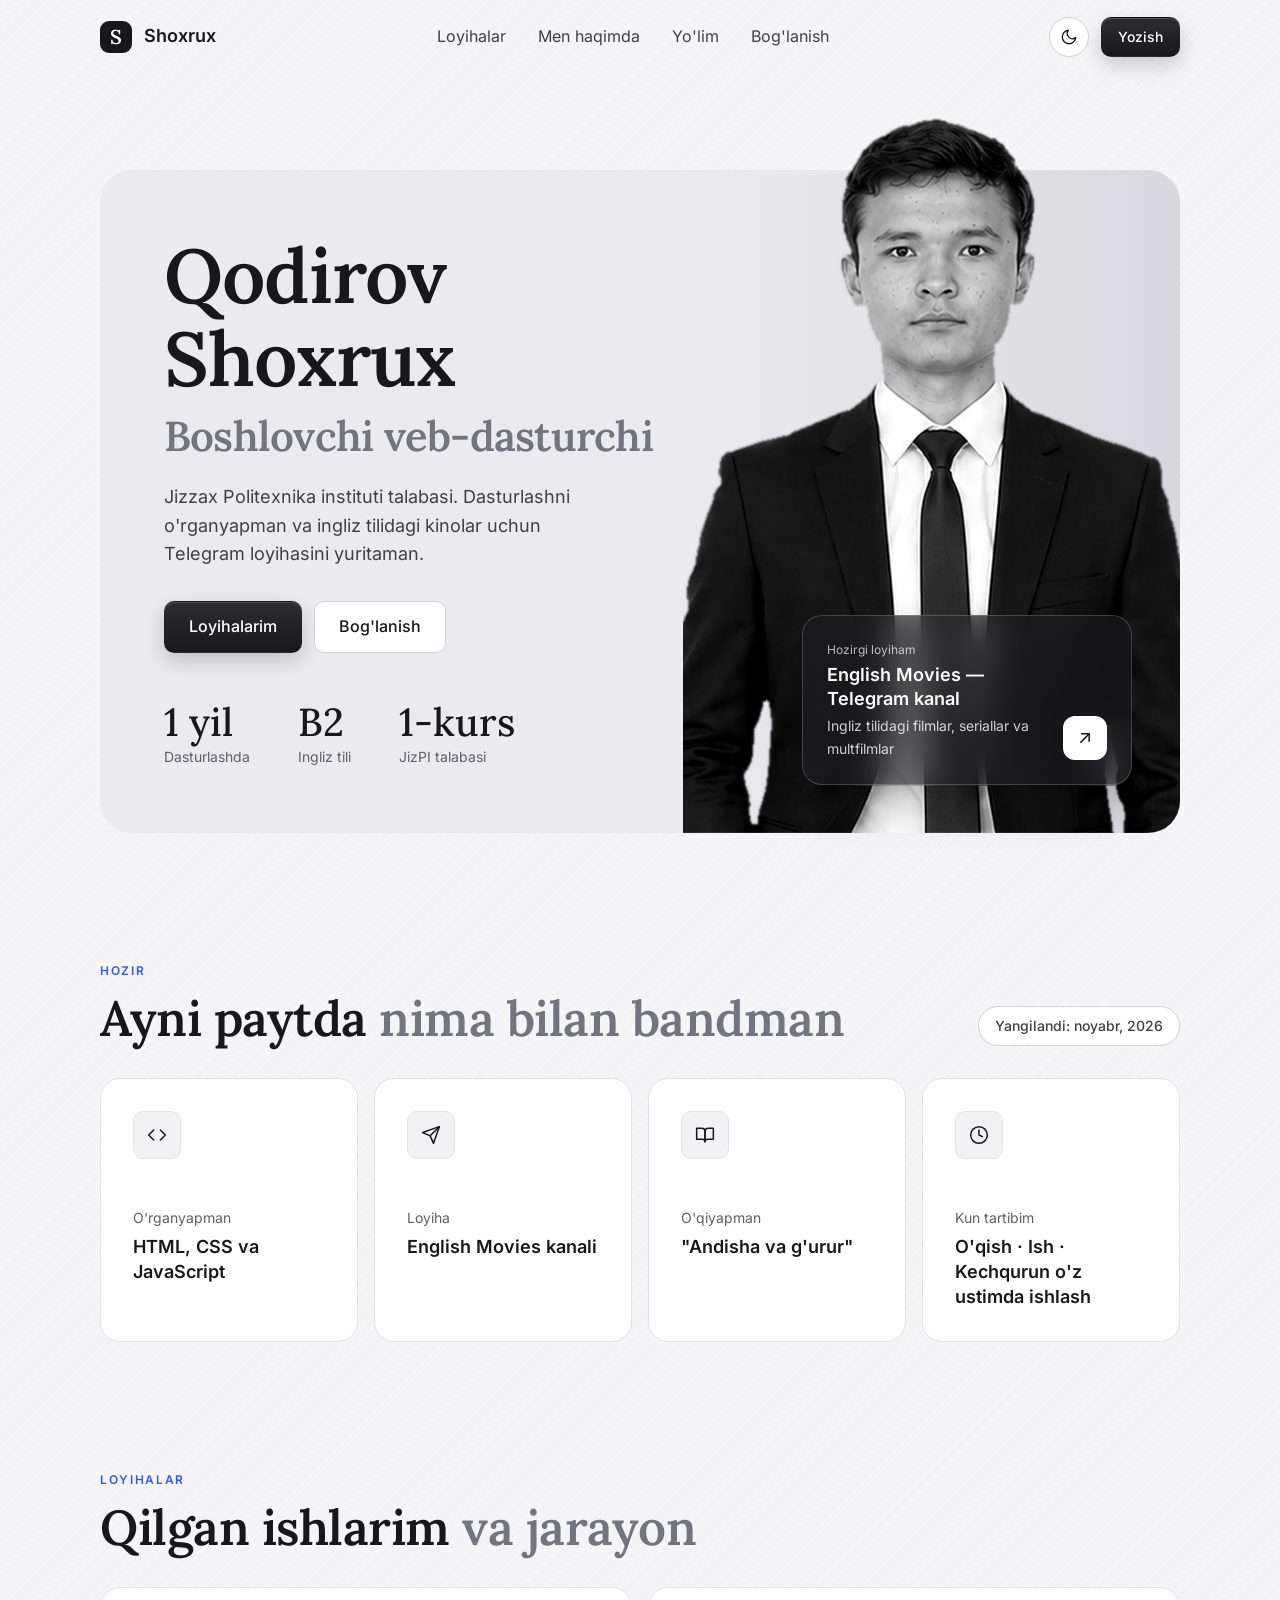
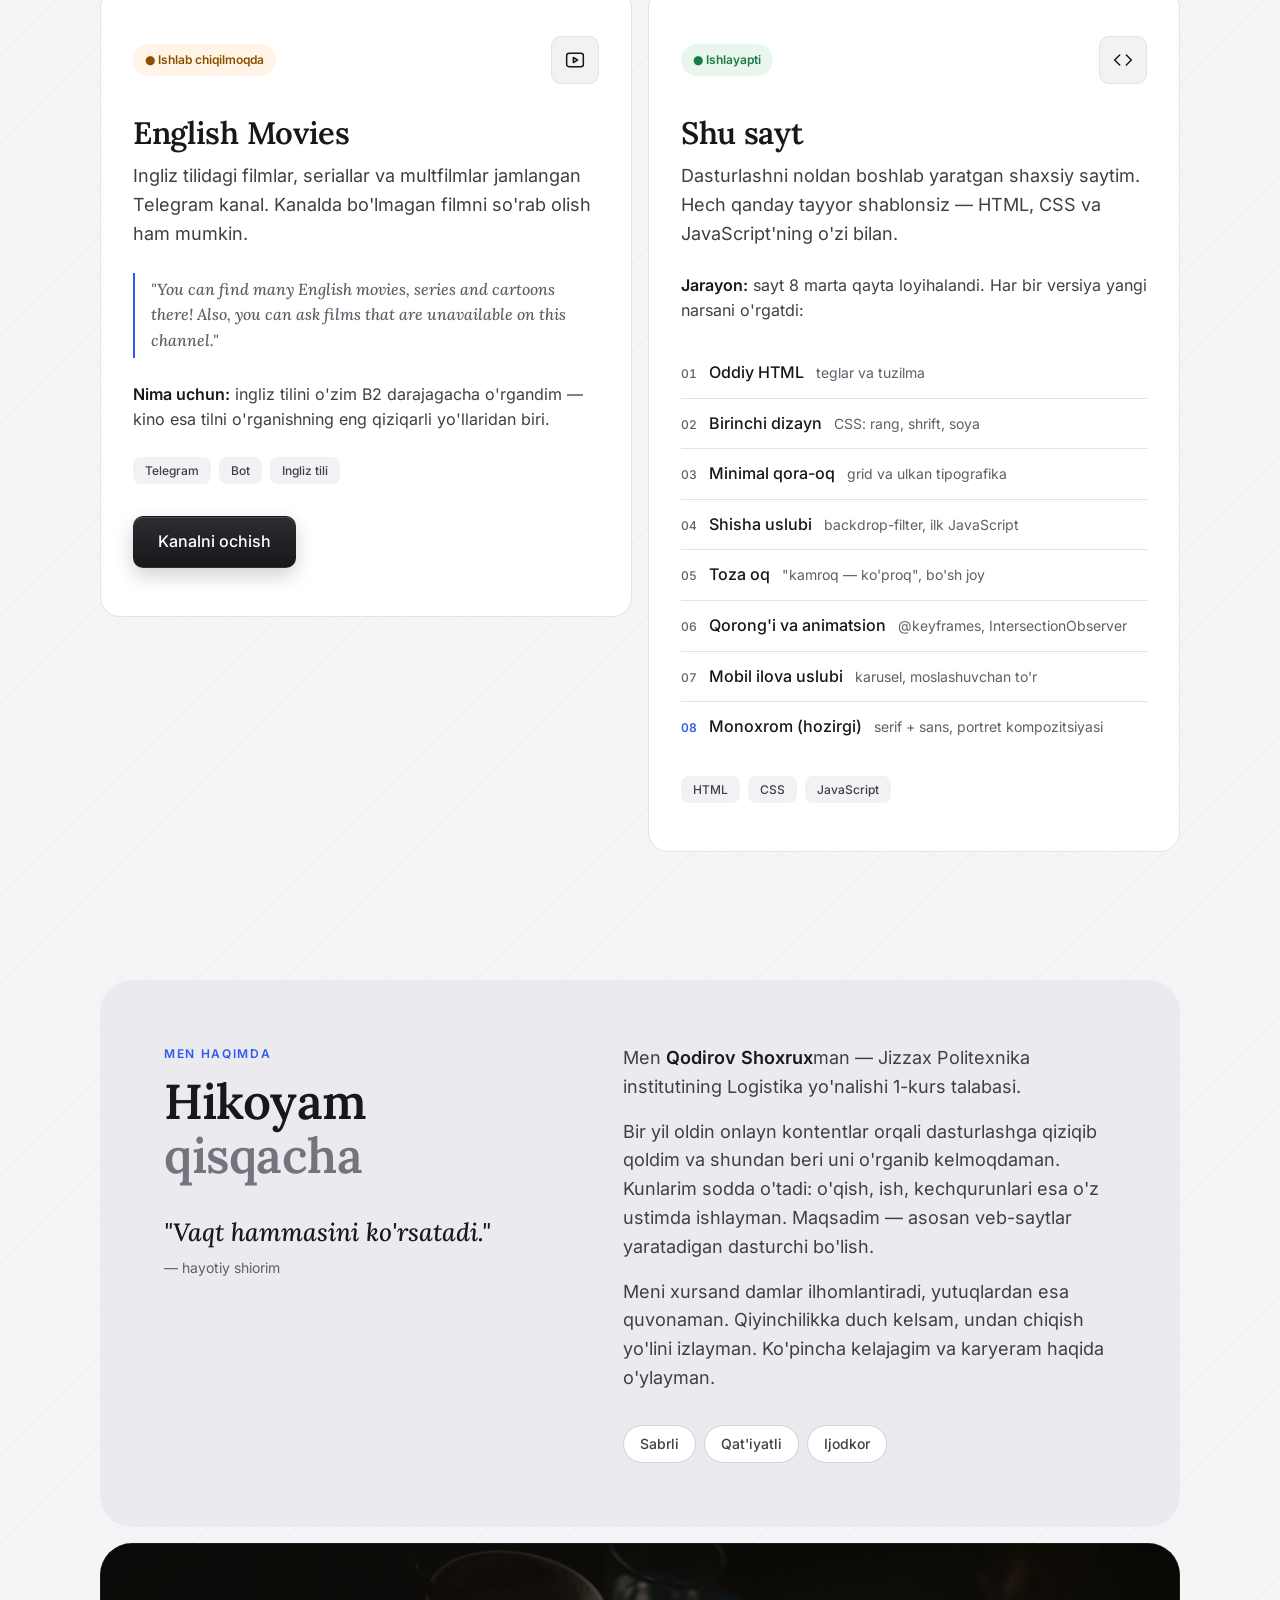
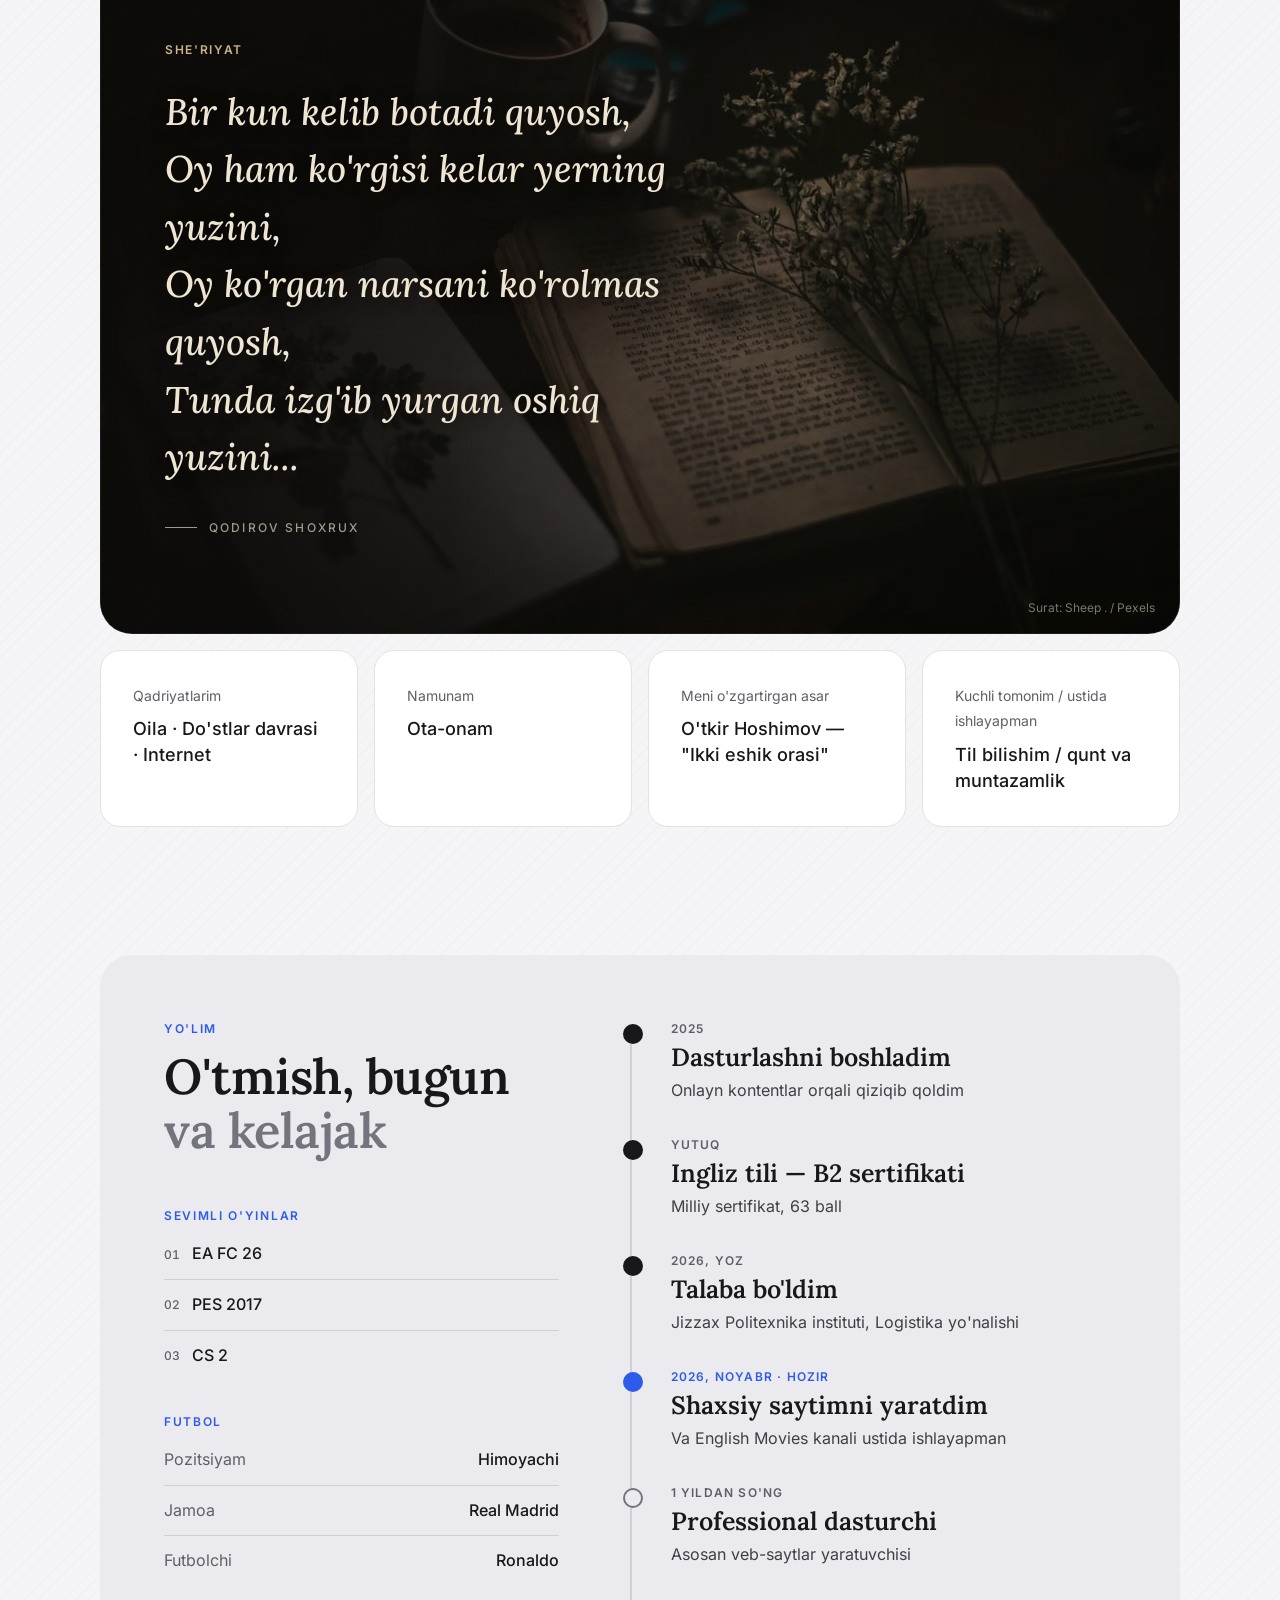
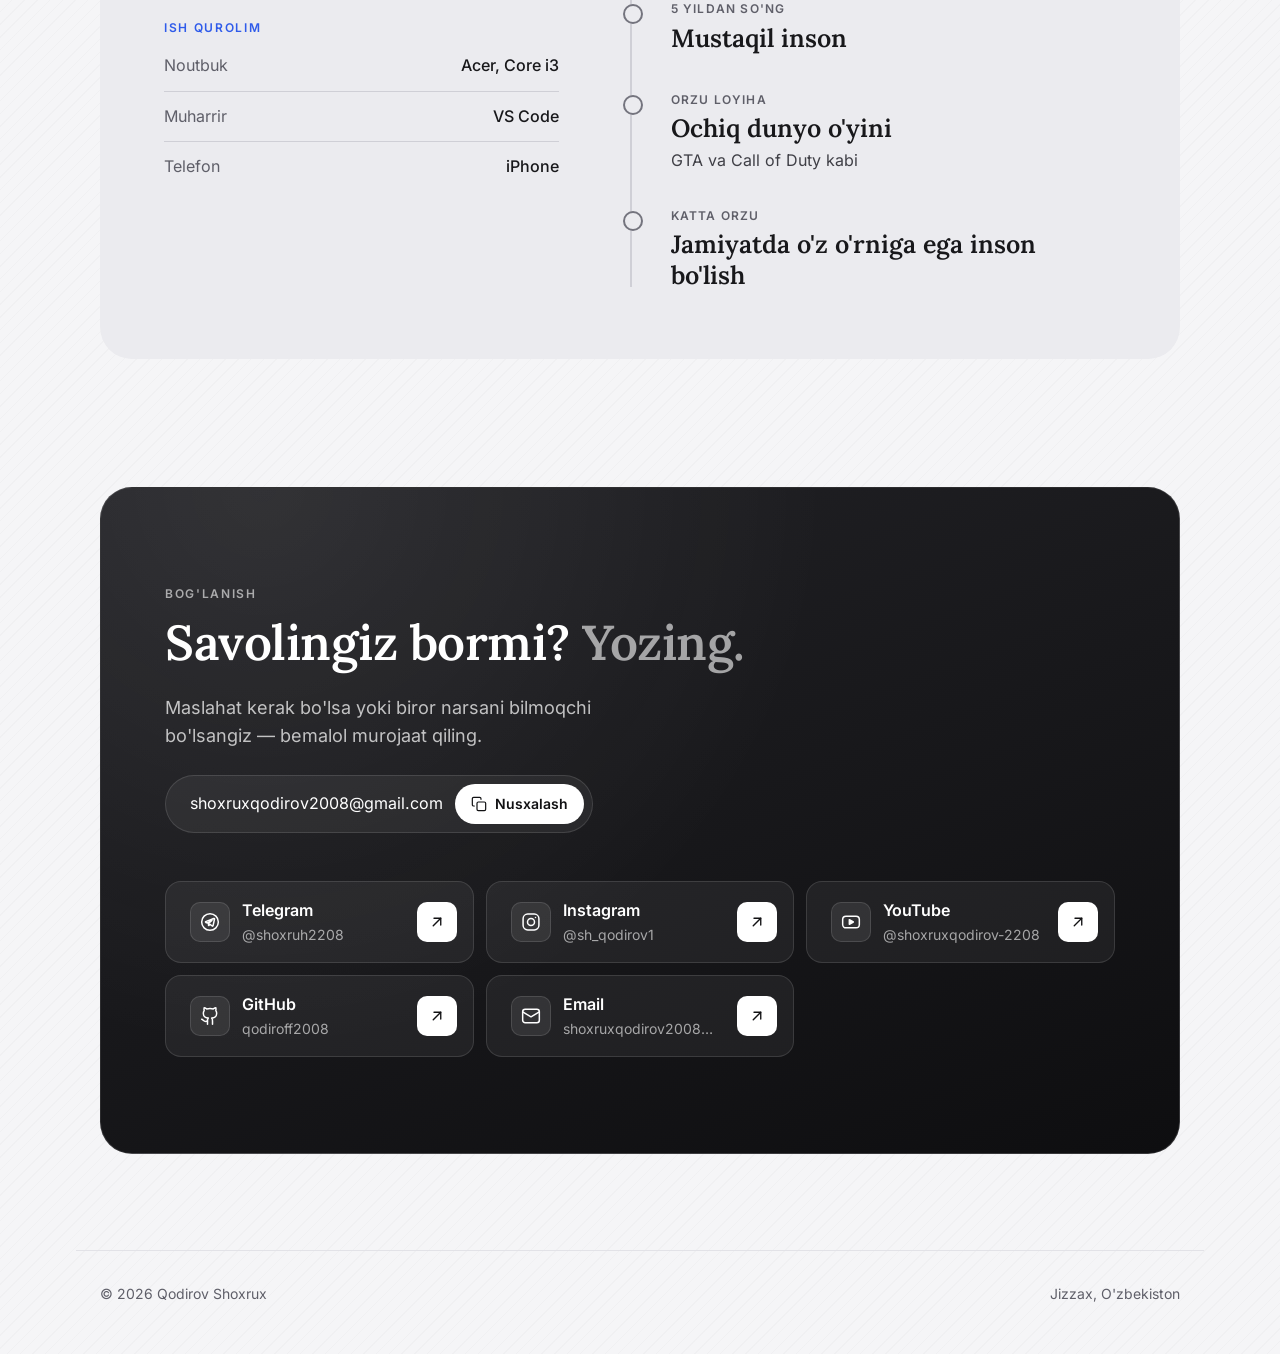
==== commit f9890f6a: "She'riyat bo'limi: "dark academia" uslubidagi fotosurat - Vektor chizmalar (qog'oz, pero, siyohdon) " ====
--- a/index.html
+++ b/index.html
@@ -390,94 +390,38 @@
 
       <!-- She'r — sahifaning eng yorqin lahzasi -->
       <!-- ===================================================
-           SHE'R — yozuv stoli: qog'oz varag'i, pero va siyohdon
+           SHE'R — "dark academia": haqiqiy fotosurat ustida she'r
            =================================================== -->
       <figure class="poem reveal" aria-labelledby="poem-label">
-        <p class="label label-light" id="poem-label">She'riyat</p>
-
-        <div class="desk">
-          <!-- Qog'oz varag'i -->
-          <div class="paper">
-            <blockquote>
-              <!-- Har bir misra alohida — ular birin-ketin "yoziladi" (style.css) -->
-              <p>
-                <span class="line">Bir kun kelib botadi quyosh,</span>
-                <span class="line">Oy ham ko'rgisi kelar yerning yuzini,</span>
-                <span class="line">Oy ko'rgan narsani ko'rolmas quyosh,</span>
-                <span class="line">Tunda izg'ib yurgan oshiq yuzini...</span>
-              </p>
-            </blockquote>
-            <figcaption class="signature">
-              Qodirov Shoxrux
-              <!-- kichik siyoh dog'i -->
-              <svg class="ink-blot" viewBox="0 0 40 30" aria-hidden="true">
-                <path d="M14 9c4-5 13-4 15 2 3 1 6 4 4 8-1 4-6 6-11 5-5 2-12 0-13-5-3-2-2-7 1-9 1-1 2-1 4-1z"/>
-                <circle cx="35" cy="7" r="2"/>
-                <circle cx="5" cy="24" r="1.4"/>
-              </svg>
-            </figcaption>
-          </div>
-
-          <!-- Pero (g'oz pati) — qog'oz ustida yotadi -->
-          <svg class="quill" viewBox="0 0 120 360" aria-hidden="true">
-            <defs>
-              <linearGradient id="pat-rang" x1="0" x2="1">
-                <stop offset="0" stop-color="#f4ede0"/>
-                <stop offset="0.55" stop-color="#e2d6c1"/>
-                <stop offset="1" stop-color="#bfae92"/>
-              </linearGradient>
-            </defs>
-            <!-- pat tanasi -->
-            <path class="quill-vane" d="M60 8C97 40 110 110 94 190c-8 40-20 70-29 100h-8C49 250 28 212 24 160 20 100 34 44 60 8z" fill="url(#pat-rang)"/>
-            <!-- tukchalar -->
-            <g class="quill-barbs">
-                <path d="M61 48 q 13.5 -6 30.0 -16.0"/>
-                <path d="M60 54 q -11.7 -6 -26.0 -16.0"/>
-                <path d="M61 64 q 13.0 -6 29.0 -15.7"/>
-                <path d="M60 70 q -11.4 -6 -25.3 -15.7"/>
-                <path d="M61 80 q 12.6 -6 27.9 -15.4"/>
-                <path d="M60 86 q -11.0 -6 -24.5 -15.4"/>
-                <path d="M61 96 q 12.1 -6 26.9 -15.1"/>
-                <path d="M60 102 q -10.7 -6 -23.8 -15.1"/>
-                <path d="M61 112 q 11.6 -6 25.8 -14.8"/>
-                <path d="M60 118 q -10.4 -6 -23.0 -14.8"/>
-                <path d="M61 128 q 11.1 -6 24.8 -14.5"/>
-                <path d="M60 134 q -10.0 -6 -22.3 -14.5"/>
-                <path d="M61 144 q 10.7 -6 23.7 -14.2"/>
-                <path d="M60 150 q -9.7 -6 -21.5 -14.2"/>
-                <path d="M61 160 q 10.2 -6 22.7 -13.9"/>
-                <path d="M60 166 q -9.3 -6 -20.8 -13.9"/>
-                <path d="M61 176 q 9.7 -6 21.6 -13.6"/>
-                <path d="M60 182 q -9.0 -6 -20.0 -13.6"/>
-                <path d="M61 192 q 9.3 -6 20.6 -13.3"/>
-                <path d="M60 198 q -8.7 -6 -19.3 -13.3"/>
-                <path d="M61 208 q 8.8 -6 19.5 -13.0"/>
-                <path d="M60 214 q -8.3 -6 -18.5 -13.0"/>
-                <path d="M61 224 q 8.3 -6 18.5 -12.7"/>
-                <path d="M60 230 q -8.0 -6 -17.8 -12.7"/>
-                <path d="M61 240 q 7.8 -6 17.4 -12.4"/>
-                <path d="M60 246 q -7.7 -6 -17.0 -12.4"/>
-                <path d="M61 256 q 7.4 -6 16.4 -12.1"/>
-                <path d="M60 262 q -7.3 -6 -16.3 -12.1"/>
-            </g>
-            <!-- patdagi kichik yoriqlar -->
-            <path d="M93 150l-9 4M30 120l8 3" class="quill-split"/>
-            <!-- o'zak -->
-            <path class="quill-shaft" d="M60 14c1 110 2 220 1 318"/>
-            <!-- siyohli uchi -->
-            <path class="quill-nib" d="M58 316l3 38 3-38z"/>
-          </svg>
-
-          <!-- Siyohdon — stol ustida -->
-          <svg class="inkwell" viewBox="0 0 140 130" aria-hidden="true">
-            <ellipse cx="70" cy="120" rx="60" ry="8" class="iw-shadow"/>
-            <path class="iw-body" d="M18 66c0-20 14-28 34-28h36c20 0 34 8 34 28l-2 38c0 9-6 14-16 14H36c-10 0-16-5-16-14z"/>
-            <path class="iw-ink" d="M22 86c14 4 30 5 48 5s34-1 48-5l-1 18c0 8-5 12-14 12H37c-9 0-14-4-14-12z"/>
-            <rect class="iw-neck" x="50" y="20" width="40" height="20" rx="4"/>
-            <rect class="iw-rim" x="45" y="13" width="50" height="9" rx="3"/>
-            <path class="iw-shine" d="M32 60c2-8 8-12 16-13"/>
-          </svg>
-        </div>
+        <!-- Fon surati. alt="" — sof bezak, ma'nosi she'rning o'zida.
+             srcset/sizes — brauzer ekran o'lchamiga mos faylni o'zi tanlaydi.
+             loading="lazy" — bo'limga yaqinlashgandagina yuklanadi. -->
+        <picture class="poem-bg">
+          <source type="image/avif"
+                  srcset="sheriyat-1200.avif 1200w, sheriyat-2000.avif 2000w"
+                  sizes="(max-width: 1128px) 100vw, 1080px">
+          <img src="sheriyat-1200.webp"
+               srcset="sheriyat-1200.webp 1200w, sheriyat-2000.webp 2000w"
+               sizes="(max-width: 1128px) 100vw, 1080px"
+               alt="" width="2000" height="1331" loading="lazy" decoding="async">
+        </picture>
+
+        <div class="poem-content">
+          <p class="label poem-label" id="poem-label">She'riyat</p>
+          <blockquote>
+            <!-- Har bir misra alohida — ular birin-ketin paydo bo'ladi -->
+            <p>
+              <span class="line">Bir kun kelib botadi quyosh,</span>
+              <span class="line">Oy ham ko'rgisi kelar yerning yuzini,</span>
+              <span class="line">Oy ko'rgan narsani ko'rolmas quyosh,</span>
+              <span class="line">Tunda izg'ib yurgan oshiq yuzini...</span>
+            </p>
+          </blockquote>
+          <figcaption class="poem-author">Qodirov Shoxrux</figcaption>
+        </div>
+
+        <!-- Surat muallifiga minnatdorchilik (Pexels litsenziyasi talab qilmaydi, lekin bu yaxshi odat) -->
+        <a class="photo-credit" href="https://www.pexels.com/photo/white-flowers-on-an-old-opened-book-1846422/">Surat: Sheep . / Pexels</a>
       </figure>
 
       <!-- Qadriyatlar — 4 ta asosiy -->
--- a/style.css
+++ b/style.css
@@ -1895,261 +1895,210 @@
 
 
 /* ============================================================
-   17. SHE'RIYAT — yozuv stoli (qog'oz, pero, siyohdon)
+   17. SHE'RIYAT — "dark academia" uslubi
+   Haqiqiy fotosurat + uning ustida she'r. Kino donadorligi va vinyetka.
    ============================================================ */
-
-/* Qo'lyozma shrift — faqat imzo uchun */
-@font-face {
-  font-family: 'Caveat';
-  font-style: normal;
-  font-weight: 500;
-  font-display: swap;
-  src: url('fonts/caveat-latin.woff2') format('woff2');
-}
-
 .poem {
-  --siyoh: #1f2a44;              /* ko'k-qora siyoh rangi */
-  --qogoz: #f3ead8;              /* eski qog'oz rangi */
+  --qogoz-rang: #eee5d2;         /* she'r matni — eski qog'oz rangi */
+  --oltin: #c9b48a;              /* xira oltin — yorliq uchun */
+  position: relative;
+  isolation: isolate;            /* qatlamlar (z-index) faqat shu blok ichida ishlasin */
   overflow: hidden;
-  /* Qorong'i stol + yuqoridan tushayotgan iliq "sham" nuri */
+  display: flex;
+  align-items: center;
+  min-height: 600px;
+  padding: var(--s-9) var(--s-8);
+  color: var(--qogoz-rang);
+  background: #0d0b09;
+  border: 1px solid rgba(255, 235, 200, 0.08);
+}
+
+/* ---------- Fon surati ---------- */
+.poem-bg {
+  position: absolute;
+  inset: 0;
+  z-index: -3;
+}
+
+.poem-bg img {
+  display: block;
+  width: 100%;
+  height: 100%;
+  object-fit: cover;
+  object-position: 62% 50%;
+  /* Bo'lim ko'ringanda surat juda sekin "yaqinlashadi" — kinodagidek */
+  transform: scale(1.08);
+  transition: transform 9s cubic-bezier(0.2, 0.7, 0.2, 1);
+}
+
+.poem.visible .poem-bg img {
+  transform: scale(1);
+}
+
+/* ---------- Qorong'ilashtiruvchi qatlam: chapda matn o'qilishi uchun ---------- */
+.poem::before {
+  content: "";
+  position: absolute;
+  inset: 0;
+  z-index: -2;
   background:
-    radial-gradient(ellipse at 62% 18%, rgba(255, 196, 120, 0.13), transparent 55%),
-    linear-gradient(160deg, #23211f, #121110);
-  border-color: rgba(255, 220, 170, 0.1);
-}
-
-/* Stol: chapda qog'oz, o'ngda siyohdon */
-.desk {
-  --paper-w: min(720px, 76%);
-  position: relative;
-  display: grid;
-  grid-template-columns: var(--paper-w) 1fr;
-  align-items: end;
-  margin-top: var(--s-5);
-}
-
-/* ---------- Qog'oz varag'i ---------- */
-.paper {
-  position: relative;
-  padding: var(--s-8) var(--s-8) var(--s-7);
-  border-radius: 4px;
-  color: var(--siyoh);
-  background-color: var(--qogoz);
-  background-image:
-    /* buklangan joy (o'rtadagi ingichka chiziq) */
-    linear-gradient(180deg, transparent 49.6%, rgba(90, 60, 20, 0.07) 50%, rgba(255, 255, 255, 0.45) 50.4%, transparent 51%),
-    /* chetlari biroz sarg'aygan */
-    radial-gradient(ellipse at center, transparent 55%, rgba(150, 110, 50, 0.22) 100%),
-    /* qog'oz donadorligi (kod bilan yaratilgan "shovqin") */
-    url("data:image/svg+xml,%3Csvg xmlns='http://www.w3.org/2000/svg' width='240' height='240'%3E%3Cfilter id='n'%3E%3CfeTurbulence type='fractalNoise' baseFrequency='0.85' numOctaves='3' stitchTiles='stitch'/%3E%3CfeColorMatrix values='0 0 0 0 0.45 0 0 0 0 0.33 0 0 0 0 0.18 0 0 0 0.11 0'/%3E%3C/filter%3E%3Crect width='100%25' height='100%25' filter='url(%23n)'/%3E%3C/svg%3E");
-  box-shadow:
-    0 30px 60px rgba(0, 0, 0, 0.5),
-    0 2px 4px rgba(0, 0, 0, 0.25);
-  transform: rotate(-1.2deg);    /* stolga biroz qiyshiq qo'yilgan */
-}
-
-/* She'r matni — siyoh bilan, chiziqli qog'ozda */
-.poem .paper blockquote {
-  margin: 0;
-}
-
-.poem .paper blockquote p {
+    linear-gradient(90deg,
+      rgba(12, 10, 8, 0.94) 0%,
+      rgba(12, 10, 8, 0.82) 32%,
+      rgba(12, 10, 8, 0.25) 66%,
+      rgba(12, 10, 8, 0.4) 100%),
+    /* chetlar qorong'iroq — vinyetka */
+    radial-gradient(ellipse at 60% 50%, transparent 45%, rgba(0, 0, 0, 0.55) 100%);
+}
+
+/* ---------- Kino donadorligi (film grain) ---------- */
+.poem::after {
+  content: "";
+  position: absolute;
+  inset: 0;
+  z-index: -1;
+  pointer-events: none;
+  opacity: 0.22;
+  mix-blend-mode: overlay;
+  background-image: url("data:image/svg+xml,%3Csvg xmlns='http://www.w3.org/2000/svg' width='180' height='180'%3E%3Cfilter id='g'%3E%3CfeTurbulence type='fractalNoise' baseFrequency='0.9' numOctaves='2' stitchTiles='stitch'/%3E%3C/filter%3E%3Crect width='100%25' height='100%25' filter='url(%23g)'/%3E%3C/svg%3E");
+}
+
+/* ---------- Matn ---------- */
+.poem-content {
+  max-width: 560px;
+}
+
+.poem-label {
+  color: var(--oltin);
+}
+
+.poem blockquote {
+  margin: var(--s-5) 0 0;
+}
+
+.poem blockquote p {
   margin: 0;
   font-family: var(--serif);
   font-style: italic;
   font-weight: 500;
-  font-size: clamp(var(--t-xl), 2.5vw, var(--t-3xl));
-  line-height: 1.7;
-  color: var(--siyoh);
-  /* Har bir qator ostida ingichka chiziq — daftardagidek */
-  background-image: repeating-linear-gradient(
-    to bottom,
-    transparent 0,
-    transparent calc(1.7em - 1px),
-    rgba(70, 90, 140, 0.22) calc(1.7em - 1px),
-    rgba(70, 90, 140, 0.22) 1.7em
-  );
+  font-size: clamp(var(--t-2xl), 2.9vw, var(--t-4xl));
+  line-height: 1.55;
+  color: var(--qogoz-rang);
+  text-shadow: 0 2px 18px rgba(0, 0, 0, 0.45);
 }
 
 .poem .line {
   display: block;
 }
 
-/* ---------- Imzo ---------- */
-.poem .signature {
-  display: inline-flex;
+/* Muallif: ingichka chiziq + kichik bosh harflar */
+.poem .poem-author {
+  display: flex;
   align-items: center;
-  gap: var(--s-2);
-  margin-top: var(--s-5);
-  font-family: 'Caveat', cursive;
-  font-size: var(--t-3xl);
+  gap: var(--s-3);
+  margin-top: var(--s-6);
+  font-family: var(--sans);
+  font-size: var(--t-xs);
   font-weight: 500;
-  color: var(--siyoh);
-  transform: rotate(-3deg);
-  transform-origin: left center;
-}
-
-.ink-blot {
-  width: 40px;
-  height: 30px;
-  fill: var(--siyoh);
-  stroke: none;
-  opacity: 0.85;
-}
-
-/* ---------- Pero ---------- */
-.quill {
+  letter-spacing: 0.18em;
+  text-transform: uppercase;
+  color: rgba(238, 229, 210, 0.65);
+}
+
+.poem .poem-author::before {
+  content: "";
+  width: var(--s-6);
+  height: 1px;
+  background: currentColor;
+}
+
+/* ---------- Surat muallifi yozuvi ---------- */
+.photo-credit {
   position: absolute;
-  z-index: 2;
-  top: -86px;
-  left: calc(var(--paper-w) - 92px);
-  width: 112px;
-  height: 336px;
-  transform: rotate(34deg);
-  transform-origin: 50% 90%;
-  filter: drop-shadow(-12px 20px 14px rgba(0, 0, 0, 0.45));
-  pointer-events: none;
-}
-
-.quill-vane {
-  stroke: rgba(120, 100, 70, 0.55);
-  stroke-width: 1;
-}
-
-.quill-barbs path {
-  fill: none;
-  stroke: #a8977a;
-  stroke-width: 1;
-  opacity: 0.75;
-}
-
-.quill-split {
-  fill: none;
-  stroke: #6d6151;
-  stroke-width: 1.6;
-}
-
-.quill-shaft {
-  fill: none;
-  stroke: #9b8a6d;
-  stroke-width: 2.6;
-  stroke-linecap: round;
-}
-
-.quill-nib {
-  fill: var(--siyoh);
-  stroke: none;
-}
-
-/* ---------- Siyohdon ---------- */
-.inkwell {
-  justify-self: center;
-  width: 128px;
-  height: 119px;
-  margin-bottom: calc(-1 * var(--s-2));
-  filter: drop-shadow(0 10px 18px rgba(0, 0, 0, 0.5));
-}
-
-.iw-shadow { fill: rgba(0, 0, 0, 0.45); stroke: none; }
-.iw-body   { fill: rgba(44, 52, 76, 0.9); stroke: rgba(255, 255, 255, 0.14); stroke-width: 1.5; }
-.iw-ink    { fill: #11182c; stroke: none; }
-.iw-neck   { fill: #262d40; stroke: rgba(255, 255, 255, 0.12); }
-.iw-rim    { fill: #b08d57; stroke: none; }
-.iw-shine  { fill: none; stroke: rgba(255, 255, 255, 0.35); stroke-width: 3; stroke-linecap: round; }
-
-/* Tungi rejimda qog'oz ko'zni qamashtirmasin */
-[data-theme="dark"] .paper {
-  filter: brightness(0.93);
-}
-
-/* ---------- "Yozilish" animatsiyasi ----------
-   Bo'lim ekranga kirganda (script.js "visible" qo'shadi) misralar
-   chapdan o'ngga birin-ketin ochiladi, pero esa "yozayotgandek" qimirlaydi */
-.js .poem .line {
-  clip-path: inset(-0.3em 100% -0.4em -0.2em);
-}
-
-.js .poem.visible .line {
-  animation: yozish 1.05s cubic-bezier(0.45, 0, 0.25, 1) forwards;
-}
-
-.js .poem.visible .line:nth-child(1) { animation-delay: 0.5s; }
-.js .poem.visible .line:nth-child(2) { animation-delay: 1.55s; }
-.js .poem.visible .line:nth-child(3) { animation-delay: 2.6s; }
-.js .poem.visible .line:nth-child(4) { animation-delay: 3.65s; }
-
-@keyframes yozish {
-  to { clip-path: inset(-0.3em -0.2em -0.4em -0.2em); }
-}
-
-.js .poem .signature {
+  right: var(--s-5);
+  bottom: var(--s-4);
+  font-size: var(--t-xs);
+  color: rgba(238, 229, 210, 0.5);
+  transition: color var(--tez);
+}
+
+.photo-credit:hover {
+  color: rgba(238, 229, 210, 0.9);
+}
+
+/* ---------- Misralar siyoh singgandek asta paydo bo'ladi ---------- */
+.js .poem .line,
+.js .poem .poem-author {
   opacity: 0;
-}
-
-.js .poem.visible .signature {
-  animation: imzo 0.9s ease 4.75s forwards;
-}
-
-@keyframes imzo {
-  from { opacity: 0; transform: rotate(-3deg) translateX(-8px); }
-  to   { opacity: 1; transform: rotate(-3deg); }
-}
-
-.js .poem.visible .quill {
-  animation: pero-yozadi 4.2s ease-in-out 0.5s both;
-}
-
-@keyframes pero-yozadi {
-  0%, 100% { transform: rotate(34deg); }
-  10%  { transform: rotate(31deg) translate(-4px, 3px); }
-  22%  { transform: rotate(36deg) translate(2px, -2px); }
-  35%  { transform: rotate(31deg) translate(-4px, 4px); }
-  48%  { transform: rotate(36deg) translate(2px, -1px); }
-  60%  { transform: rotate(31deg) translate(-4px, 4px); }
-  73%  { transform: rotate(36deg) translate(2px, -2px); }
-  86%  { transform: rotate(32deg) translate(-3px, 3px); }
-}
-
-/* Animatsiya o'chirilgan bo'lsa — hammasi darhol ko'rinadi */
+  filter: blur(6px);
+  transform: translateY(8px);
+  transition:
+    opacity 1.3s ease,
+    filter 1.3s ease,
+    transform 1.3s cubic-bezier(0.2, 0.7, 0.2, 1);
+}
+
+.js .poem.visible .line,
+.js .poem.visible .poem-author {
+  opacity: 1;
+  filter: none;
+  transform: none;
+}
+
+.js .poem.visible .line:nth-child(1) { transition-delay: 0.4s; }
+.js .poem.visible .line:nth-child(2) { transition-delay: 0.85s; }
+.js .poem.visible .line:nth-child(3) { transition-delay: 1.3s; }
+.js .poem.visible .line:nth-child(4) { transition-delay: 1.75s; }
+.js .poem.visible .poem-author       { transition-delay: 2.4s; }
+
 @media (prefers-reduced-motion: reduce) {
-  .js .poem .line { clip-path: none; }
-  .js .poem .signature { opacity: 1; }
-}
-
-/* ---------- Kichik ekranlarda ---------- */
+  .js .poem .line,
+  .js .poem .poem-author {
+    opacity: 1;
+    filter: none;
+    transform: none;
+  }
+
+  .poem-bg img {
+    transform: none;
+  }
+}
+
+/* ---------- Planshet va telefon: surat tepada, she'r pastda ---------- */
 @media (max-width: 980px) {
-  .desk {
-    --paper-w: 100%;
-    grid-template-columns: 1fr;
-  }
-
-  .quill {
-    top: -70px;
-    left: auto;
-    right: -8px;
-    width: 84px;
-    height: 252px;
-  }
-
-  .inkwell {
-    display: none;
+  .poem {
+    align-items: flex-end;
+    min-height: 680px;
+  }
+
+  .poem-bg img {
+    object-position: 72% 30%;
+  }
+
+  .poem::before {
+    background:
+      linear-gradient(180deg,
+        rgba(12, 10, 8, 0.2) 0%,
+        rgba(12, 10, 8, 0.5) 35%,
+        rgba(12, 10, 8, 0.92) 68%,
+        rgba(12, 10, 8, 0.96) 100%),
+      radial-gradient(ellipse at 50% 30%, transparent 45%, rgba(0, 0, 0, 0.5) 100%);
+  }
+
+  .poem {
+    padding: var(--s-8) var(--s-7);
+  }
+
+  .photo-credit {
+    top: var(--s-4);
+    bottom: auto;
   }
 }
 
 @media (max-width: 600px) {
-  .paper {
-    padding: var(--s-7) var(--s-5) var(--s-6);
-    transform: rotate(-0.6deg);
-  }
-
-  .quill {
-    top: -58px;
-    right: -14px;
-    width: 64px;
-    height: 192px;
-  }
-
-  .poem .signature {
-    font-size: var(--t-2xl);
-  }
-}
+  .poem {
+    min-height: 620px;
+    padding: var(--s-7) var(--s-5);
+    border-radius: var(--r-md);
+  }
+}
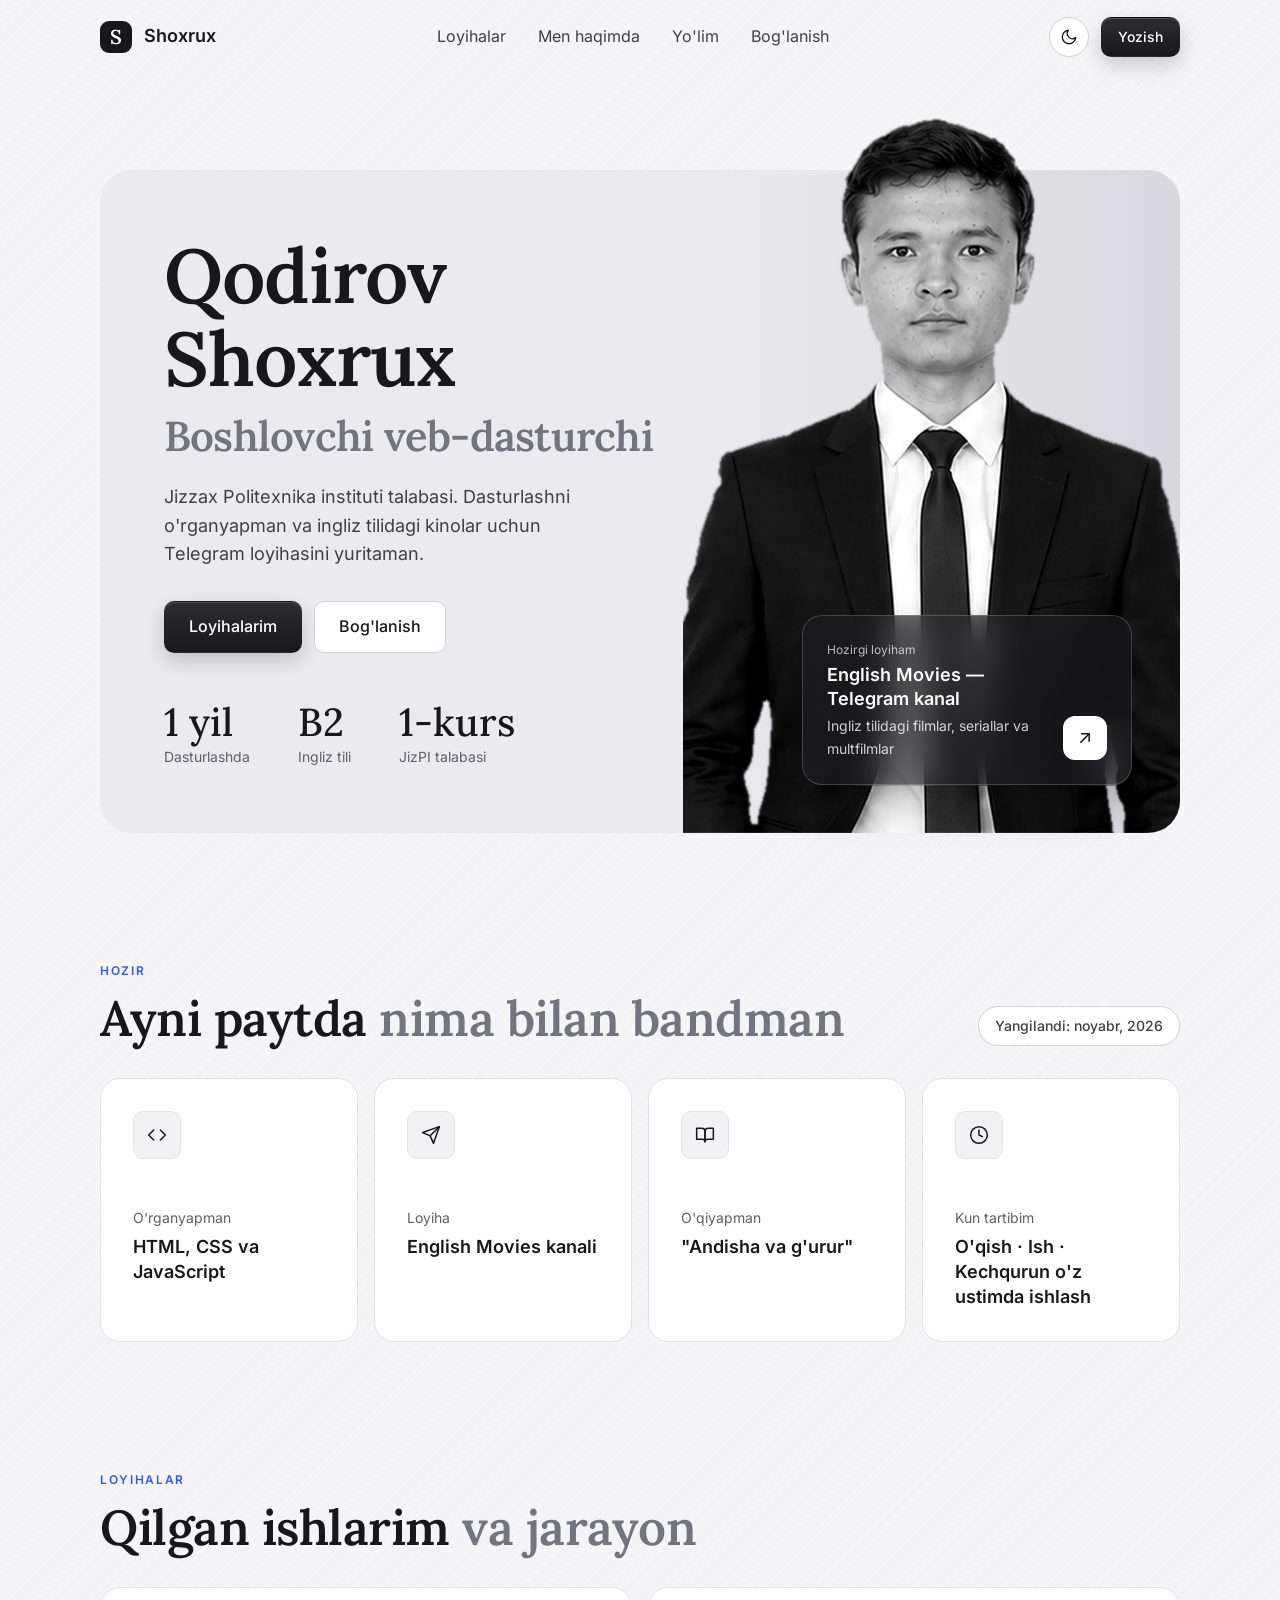
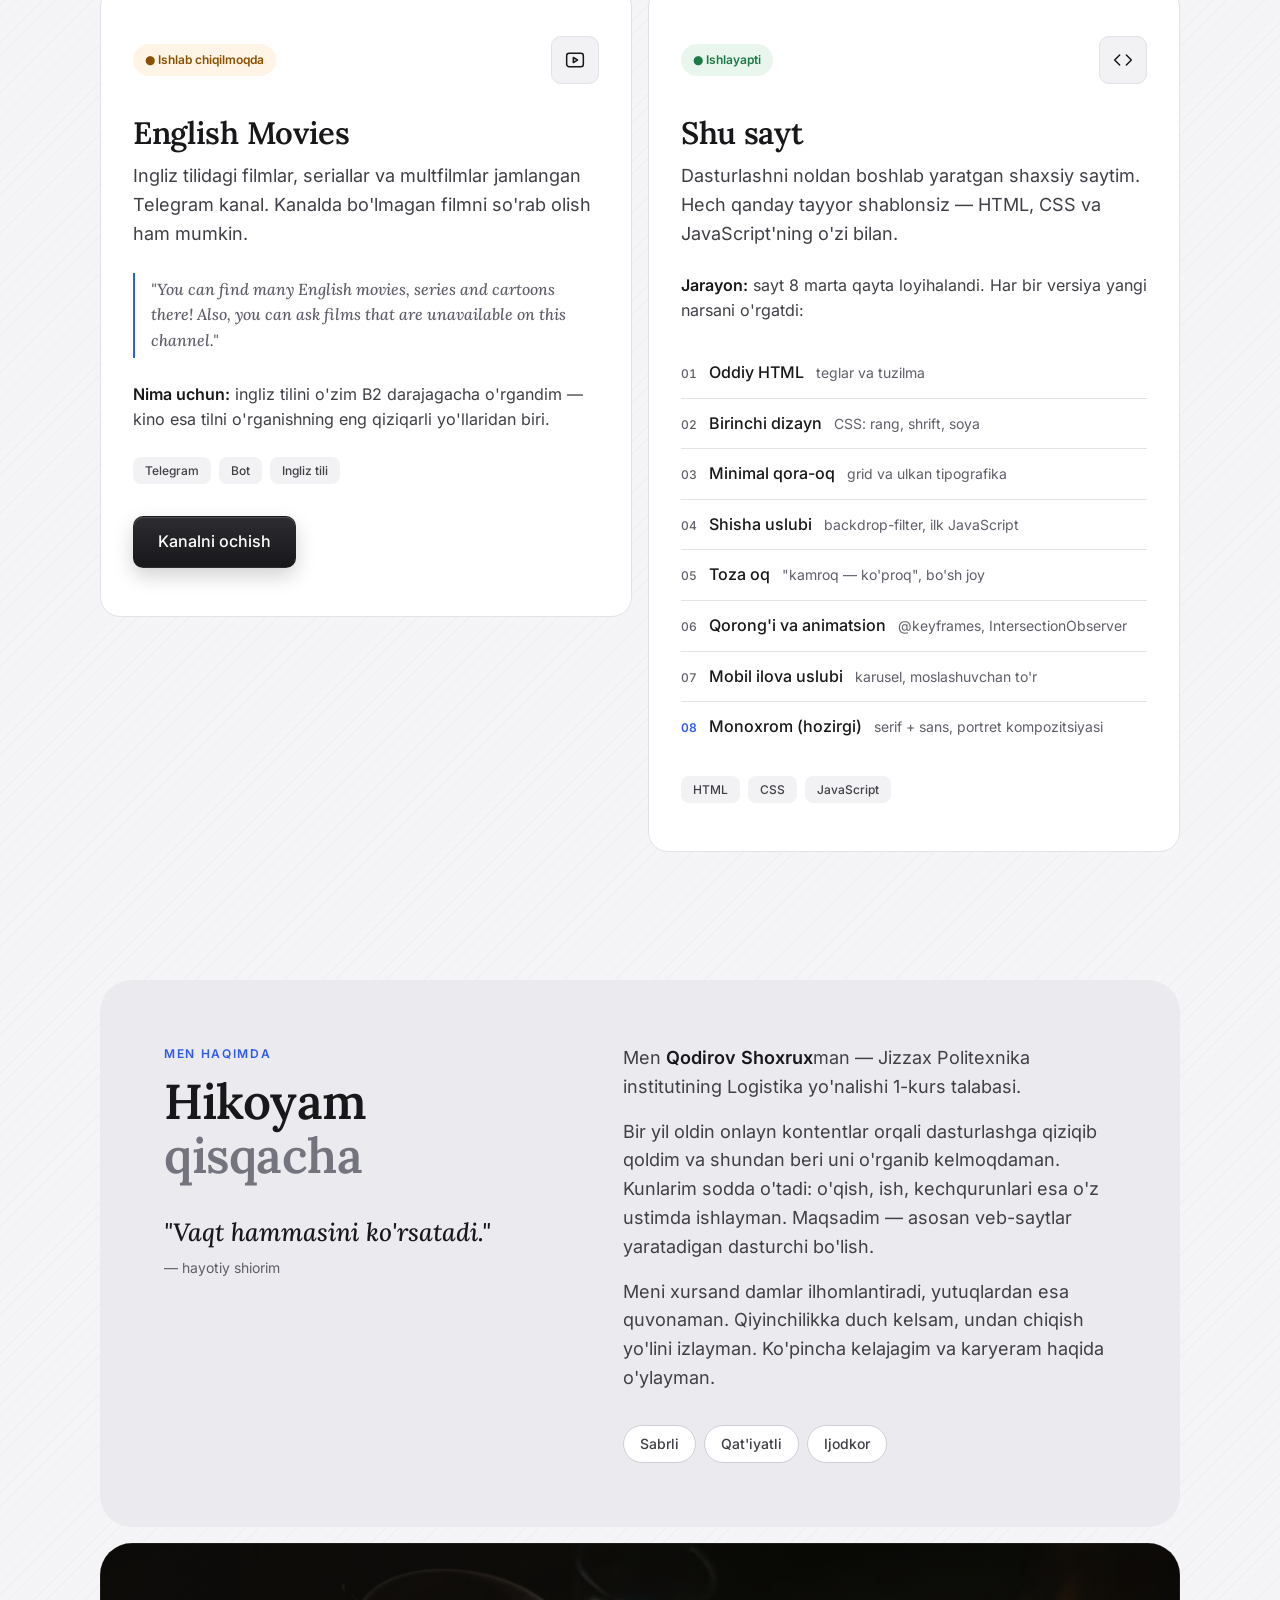
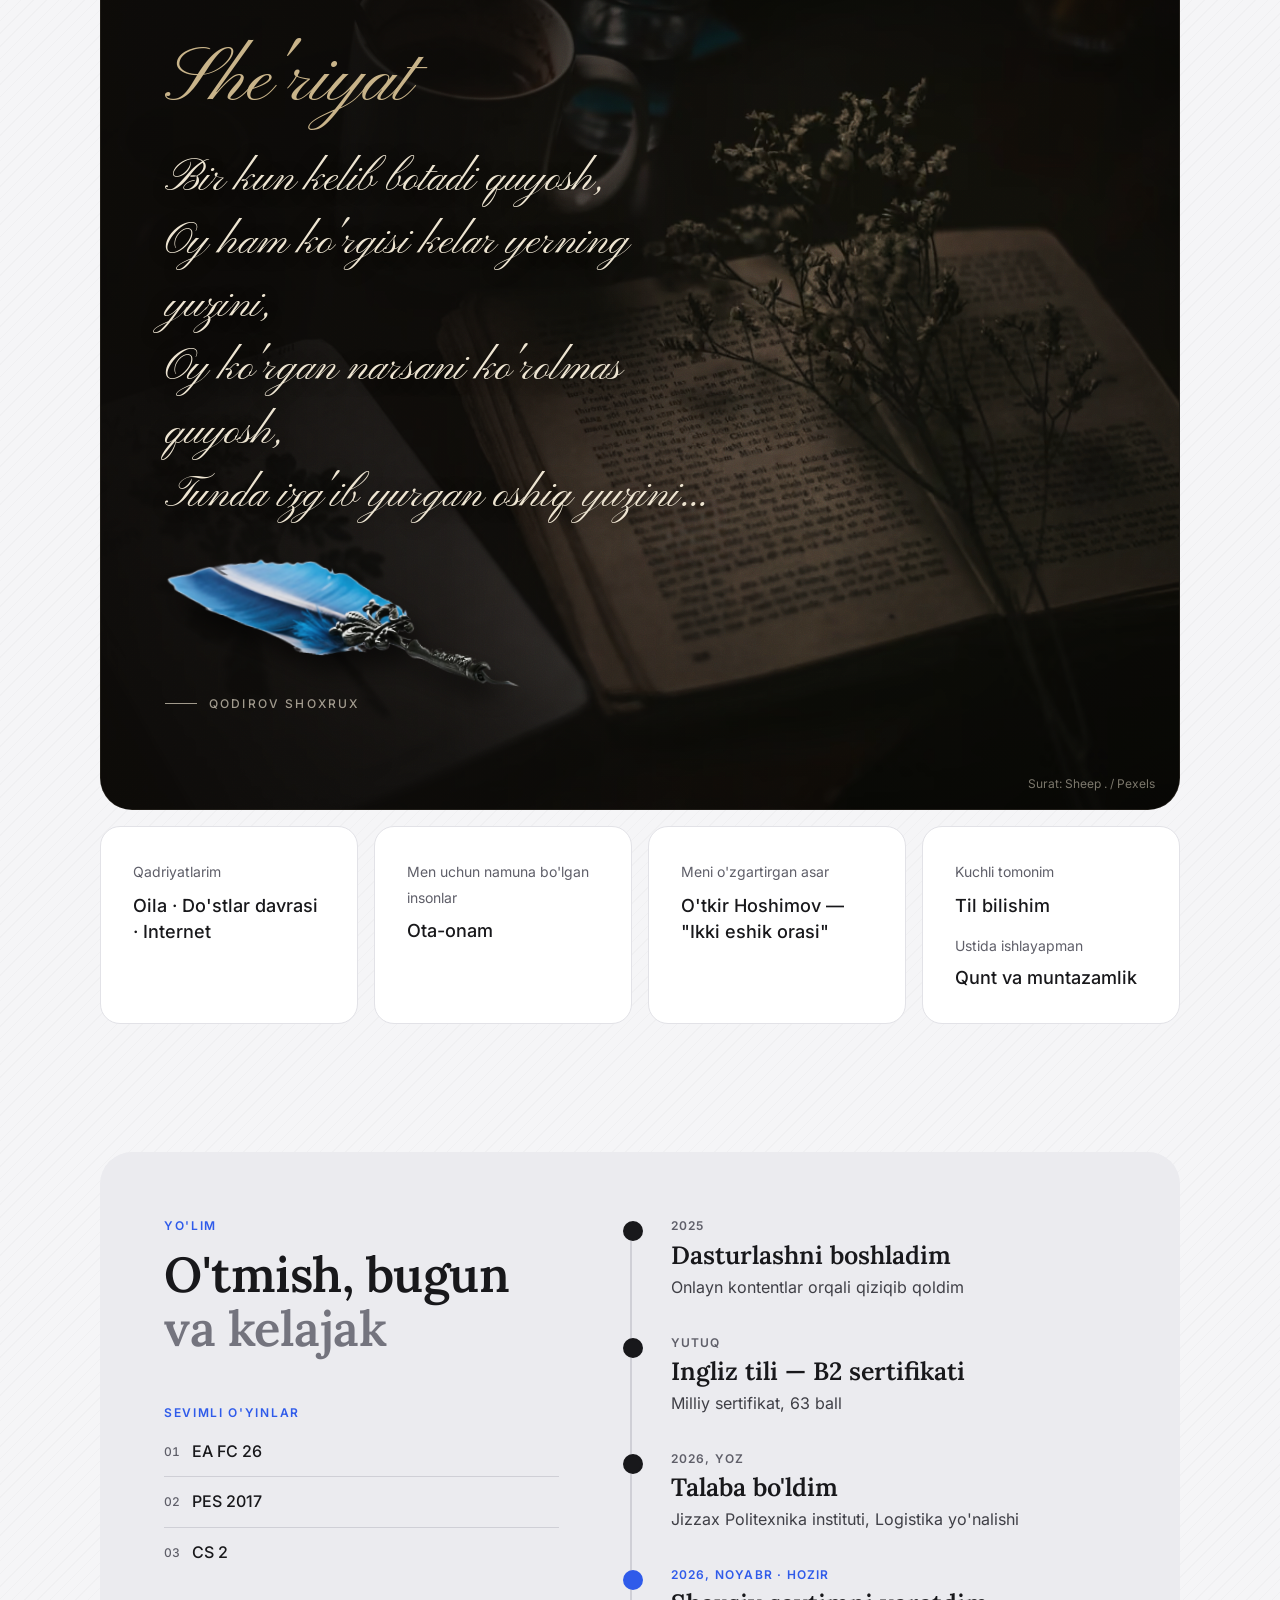
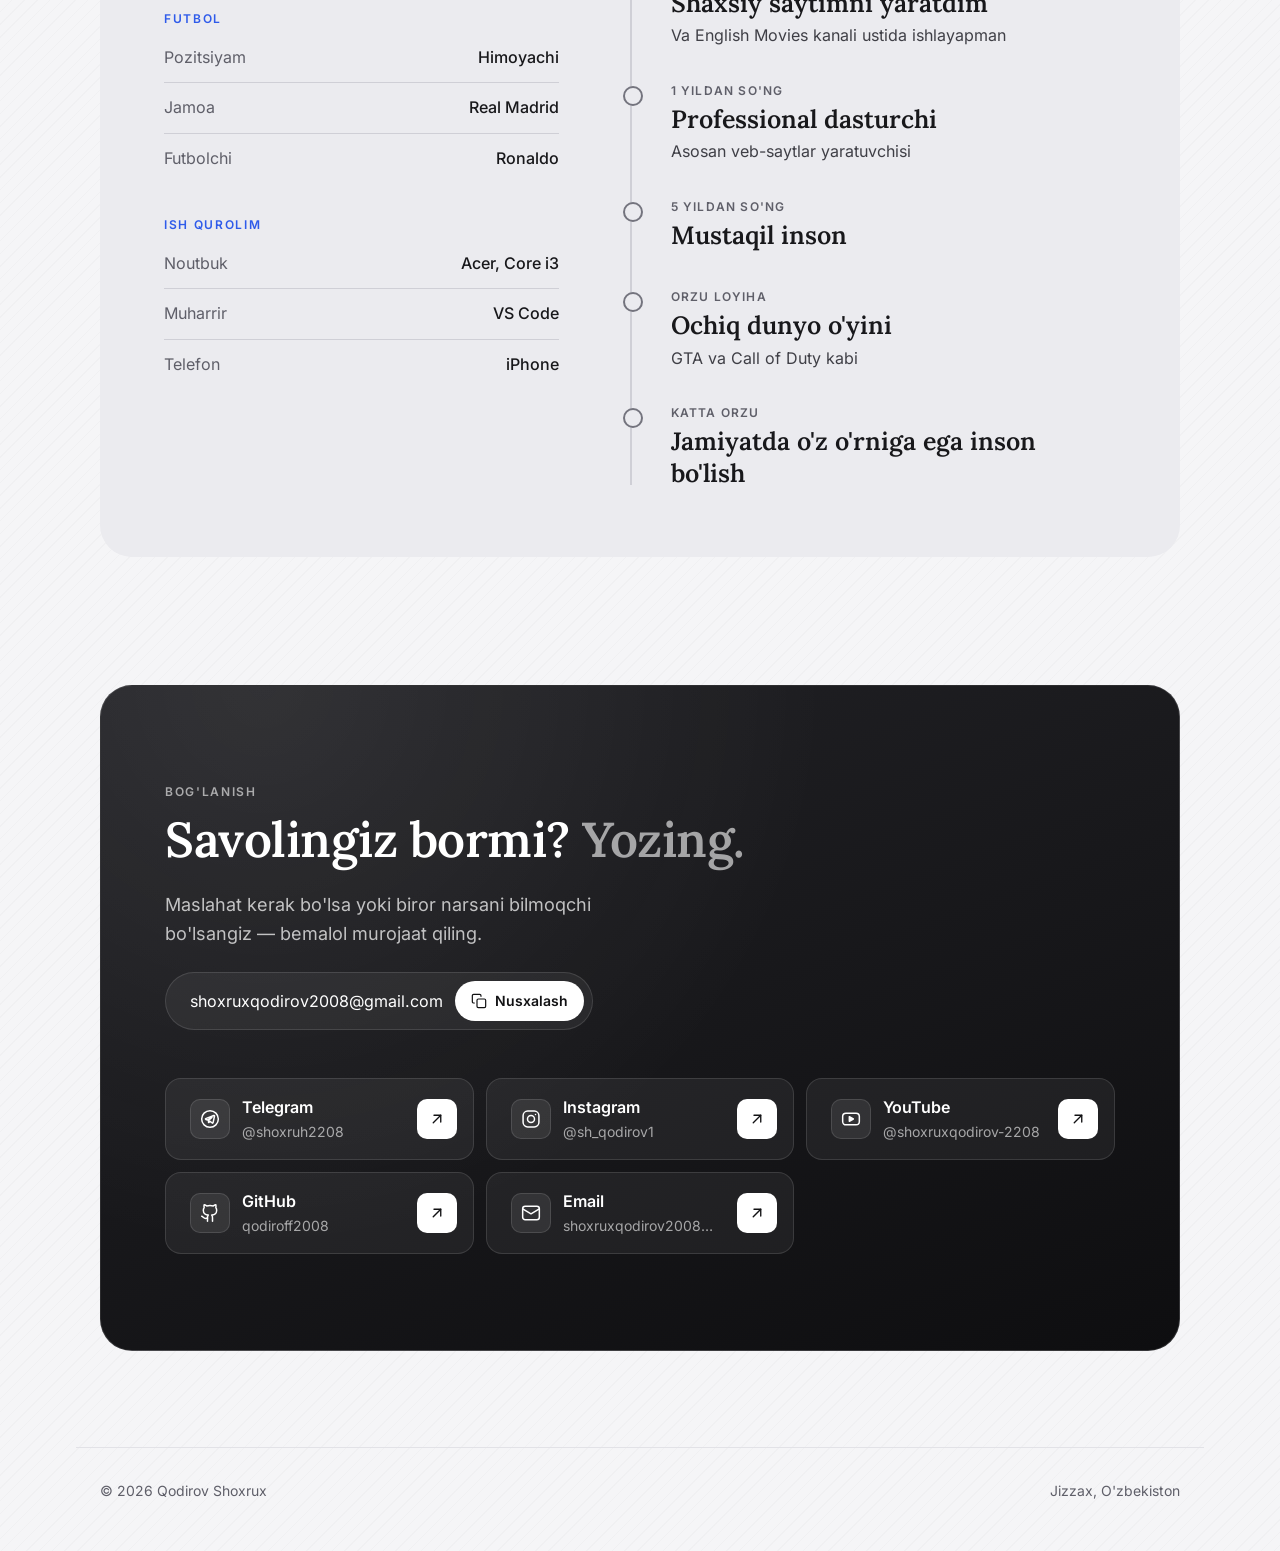
==== commit 484e92fb: "She'riyat: kalligrafik shrift va pero; tungi rejimda kartochka soyasi tuzatildi - She'r va sarlavha " ====
--- a/index.html
+++ b/index.html
@@ -392,7 +392,7 @@
       <!-- ===================================================
            SHE'R — "dark academia": haqiqiy fotosurat ustida she'r
            =================================================== -->
-      <figure class="poem reveal" aria-labelledby="poem-label">
+      <figure class="poem" aria-labelledby="poem-label">
         <!-- Fon surati. alt="" — sof bezak, ma'nosi she'rning o'zida.
              srcset/sizes — brauzer ekran o'lchamiga mos faylni o'zi tanlaydi.
              loading="lazy" — bo'limga yaqinlashgandagina yuklanadi. -->
@@ -407,9 +407,9 @@
         </picture>
 
         <div class="poem-content">
-          <p class="label poem-label" id="poem-label">She'riyat</p>
+          <h3 class="poem-title" id="poem-label">She'riyat</h3>
           <blockquote>
-            <!-- Har bir misra alohida — ular birin-ketin paydo bo'ladi -->
+            <!-- Har bir misra alohida qatorda -->
             <p>
               <span class="line">Bir kun kelib botadi quyosh,</span>
               <span class="line">Oy ham ko'rgisi kelar yerning yuzini,</span>
@@ -417,6 +417,13 @@
               <span class="line">Tunda izg'ib yurgan oshiq yuzini...</span>
             </p>
           </blockquote>
+
+          <!-- Pero — she'r ostida, uni hozirgina yozib qo'ygandek yotadi -->
+          <picture class="poem-quill">
+            <source srcset="pero.avif" type="image/avif">
+            <img src="pero.webp" alt="" width="1296" height="401" loading="lazy" decoding="async">
+          </picture>
+
           <figcaption class="poem-author">Qodirov Shoxrux</figcaption>
         </div>
 
@@ -431,7 +438,7 @@
           <p>Oila · Do'stlar davrasi · Internet</p>
         </div>
         <div class="card mini">
-          <span class="mini-kind">Namunam</span>
+          <span class="mini-kind">Men uchun namuna bo'lgan insonlar</span>
           <p>Ota-onam</p>
         </div>
         <div class="card mini">
@@ -439,8 +446,10 @@
           <p>O'tkir Hoshimov — "Ikki eshik orasi"</p>
         </div>
         <div class="card mini">
-          <span class="mini-kind">Kuchli tomonim / ustida ishlayapman</span>
-          <p>Til bilishim / qunt va muntazamlik</p>
+          <span class="mini-kind">Kuchli tomonim</span>
+          <p>Til bilishim</p>
+          <span class="mini-kind mini-kind-2">Ustida ishlayapman</span>
+          <p>Qunt va muntazamlik</p>
         </div>
       </div>
 
--- a/style.css
+++ b/style.css
@@ -128,7 +128,7 @@
   --ok-bg: #e8f6ee;
   --ok-text: #1c7a45;
 
-  --shadow: 0 18px 40px rgba(0, 0, 0, 0.07);
+  --shadow: 0 16px 32px -14px rgba(0, 0, 0, 0.18);
   --shadow-btn: 0 8px 20px rgba(0, 0, 0, 0.18);
   --photo-filter: none;            /* rasm allaqachon qora-oq qilib tayyorlangan */
 }
@@ -170,7 +170,7 @@
   --ok-bg: rgba(60, 200, 120, 0.14);
   --ok-text: #7ee2a8;
 
-  --shadow: 0 18px 40px rgba(0, 0, 0, 0.45);
+  --shadow: 0 0 0 1px rgba(255, 255, 255, 0.06);
   --shadow-btn: 0 8px 20px rgba(0, 0, 0, 0.4);
   --photo-filter: brightness(0.95);
 }
@@ -202,7 +202,7 @@
     --warn-text: #ffc078;
     --ok-bg: rgba(60, 200, 120, 0.14);
     --ok-text: #7ee2a8;
-    --shadow: 0 18px 40px rgba(0, 0, 0, 0.45);
+    --shadow: 0 0 0 1px rgba(255, 255, 255, 0.06);
     --shadow-btn: 0 8px 20px rgba(0, 0, 0, 0.4);
     --photo-filter: brightness(0.95);
   }
@@ -1926,13 +1926,6 @@
   height: 100%;
   object-fit: cover;
   object-position: 62% 50%;
-  /* Bo'lim ko'ringanda surat juda sekin "yaqinlashadi" — kinodagidek */
-  transform: scale(1.08);
-  transition: transform 9s cubic-bezier(0.2, 0.7, 0.2, 1);
-}
-
-.poem.visible .poem-bg img {
-  transform: scale(1);
 }
 
 /* ---------- Qorong'ilashtiruvchi qatlam: chapda matn o'qilishi uchun ---------- */
@@ -1968,7 +1961,22 @@
   max-width: 560px;
 }
 
-.poem-label {
+/* Kalligrafik shrift (copperplate uslubi) — sarlavha va she'r uchun */
+@font-face {
+  font-family: 'Pinyon Script';
+  font-style: normal;
+  font-weight: 400;
+  font-display: swap;
+  src: url('fonts/pinyon-script-latin.woff2') format('woff2');
+}
+
+.poem-title {
+  margin: 0;
+  font-family: 'Pinyon Script', var(--serif);
+  font-weight: 400;
+  font-size: clamp(var(--t-5xl), 6vw, 80px);
+  line-height: 1.1;
+  letter-spacing: 0;
   color: var(--oltin);
 }
 
@@ -1978,11 +1986,11 @@
 
 .poem blockquote p {
   margin: 0;
-  font-family: var(--serif);
-  font-style: italic;
-  font-weight: 500;
-  font-size: clamp(var(--t-2xl), 2.9vw, var(--t-4xl));
-  line-height: 1.55;
+  font-family: 'Pinyon Script', var(--serif);
+  font-style: normal;
+  font-weight: 400;
+  font-size: clamp(28px, 3.4vw, 44px);
+  line-height: 1.45;
   color: var(--qogoz-rang);
   text-shadow: 0 2px 18px rgba(0, 0, 0, 0.45);
 }
@@ -2026,42 +2034,24 @@
   color: rgba(238, 229, 210, 0.9);
 }
 
-/* ---------- Misralar siyoh singgandek asta paydo bo'ladi ---------- */
-.js .poem .line,
-.js .poem .poem-author {
-  opacity: 0;
-  filter: blur(6px);
-  transform: translateY(8px);
-  transition:
-    opacity 1.3s ease,
-    filter 1.3s ease,
-    transform 1.3s cubic-bezier(0.2, 0.7, 0.2, 1);
-}
-
-.js .poem.visible .line,
-.js .poem.visible .poem-author {
-  opacity: 1;
-  filter: none;
-  transform: none;
-}
-
-.js .poem.visible .line:nth-child(1) { transition-delay: 0.4s; }
-.js .poem.visible .line:nth-child(2) { transition-delay: 0.85s; }
-.js .poem.visible .line:nth-child(3) { transition-delay: 1.3s; }
-.js .poem.visible .line:nth-child(4) { transition-delay: 1.75s; }
-.js .poem.visible .poem-author       { transition-delay: 2.4s; }
-
-@media (prefers-reduced-motion: reduce) {
-  .js .poem .line,
-  .js .poem .poem-author {
-    opacity: 1;
-    filter: none;
-    transform: none;
-  }
-
-  .poem-bg img {
-    transform: none;
-  }
+/* ---------- Pero — she'r ostida yotadi ---------- */
+.poem-quill {
+  display: block;
+  width: min(360px, 80%);
+  margin-top: var(--s-5);
+}
+
+.poem-quill img {
+  display: block;
+  width: 100%;
+  height: auto;
+  transform: rotate(4deg);
+  transform-origin: left center;
+  /* Rangini xira muhitga moslaymiz + stolga tushgan soya */
+  filter:
+    saturate(0.85)
+    brightness(0.92)
+    drop-shadow(10px 16px 12px rgba(0, 0, 0, 0.55));
 }
 
 /* ---------- Planshet va telefon: surat tepada, she'r pastda ---------- */
@@ -2102,3 +2092,35 @@
     border-radius: var(--r-md);
   }
 }
+
+
+/* ---------- Kartochkalar: tungi rejimda soya o'rniga yorug'roq fon ----------
+   Qorong'i fonda katta qora soya qo'shni bo'limlarni "bosib" qolardi */
+[data-theme="dark"] .card:hover {
+  background: #1f1f25;
+  border-color: var(--border-strong);
+}
+
+@media (prefers-color-scheme: dark) {
+  :root:not([data-theme="light"]) .card:hover {
+    background: #1f1f25;
+    border-color: var(--border-strong);
+  }
+}
+
+/* Qadriyatlar kartochkasidagi ikkinchi sarlavha */
+.mini-kind-2 {
+  display: block;
+  margin-top: var(--s-4);
+}
+
+/* She'riyat: kichik ekranlarda pero va shrift */
+@media (max-width: 600px) {
+  .poem-quill {
+    width: min(260px, 85%);
+  }
+
+  .poem blockquote p {
+    font-size: 27px;
+  }
+}
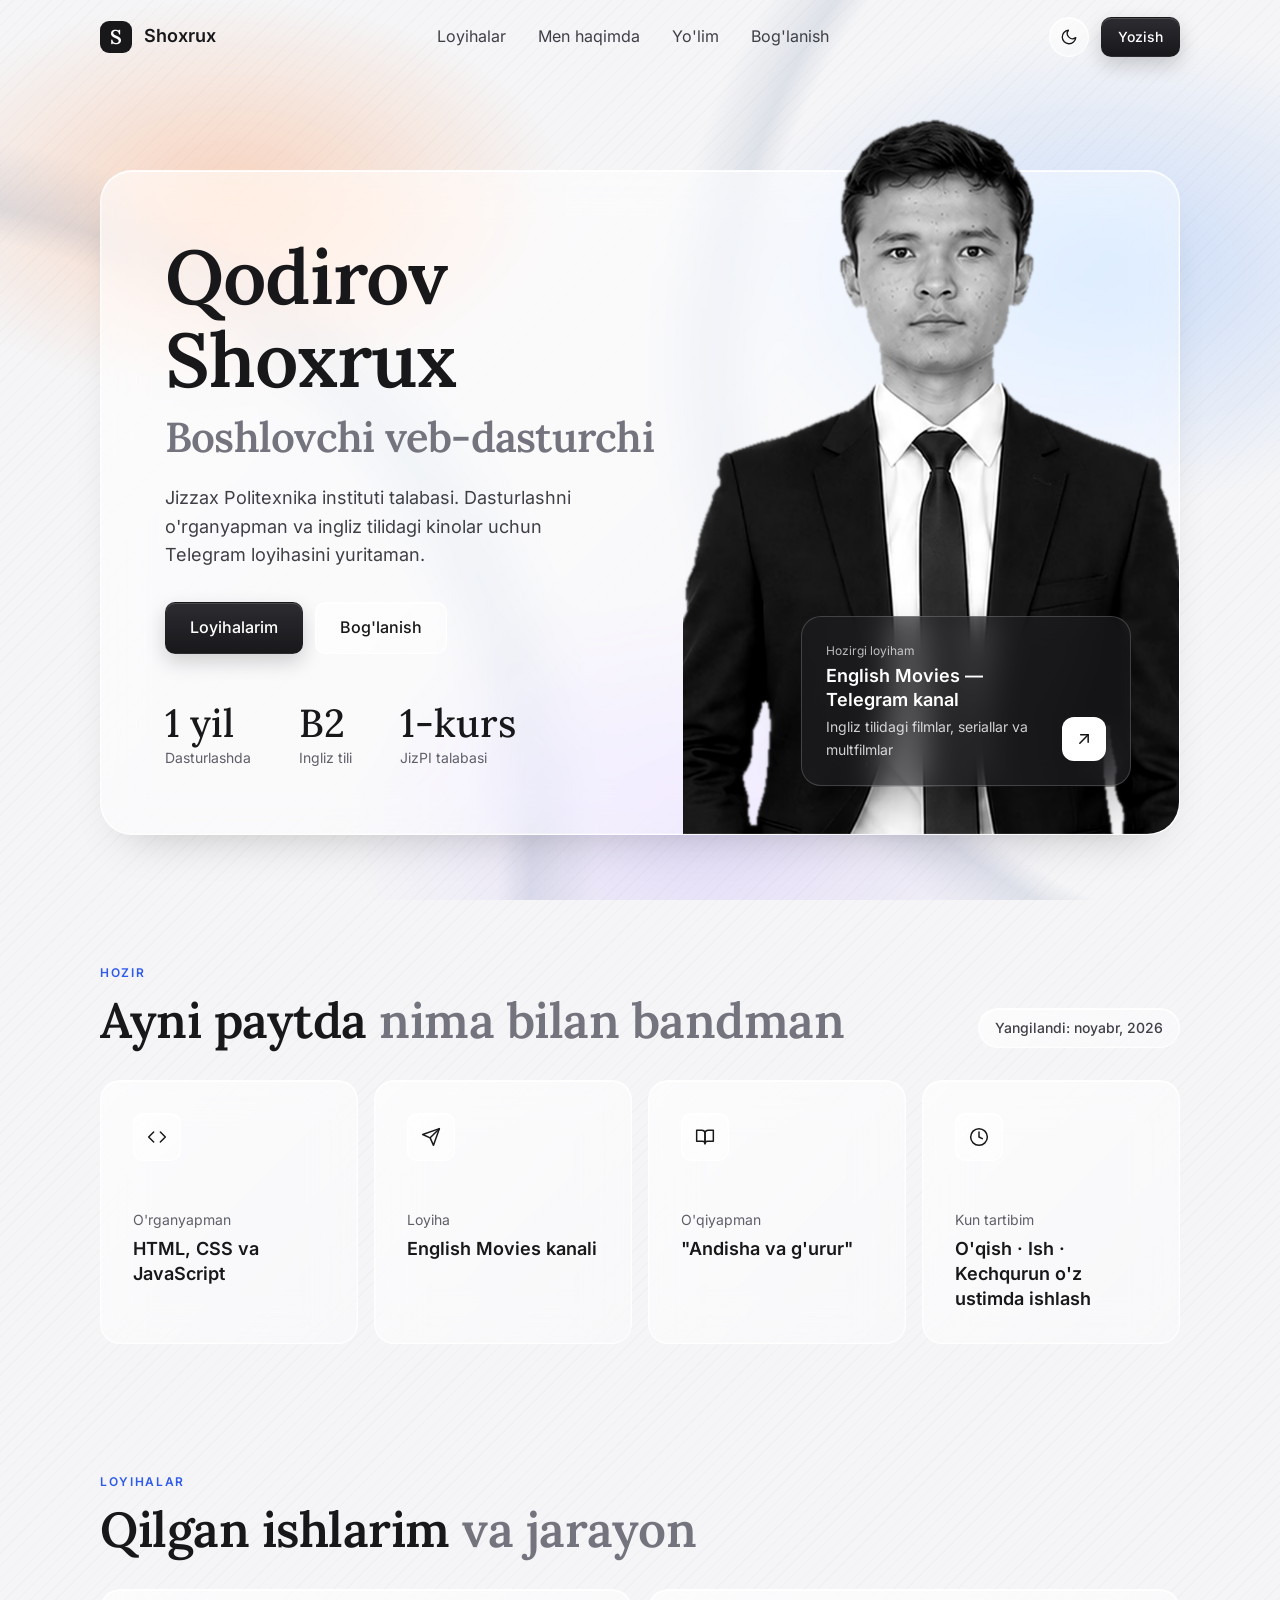
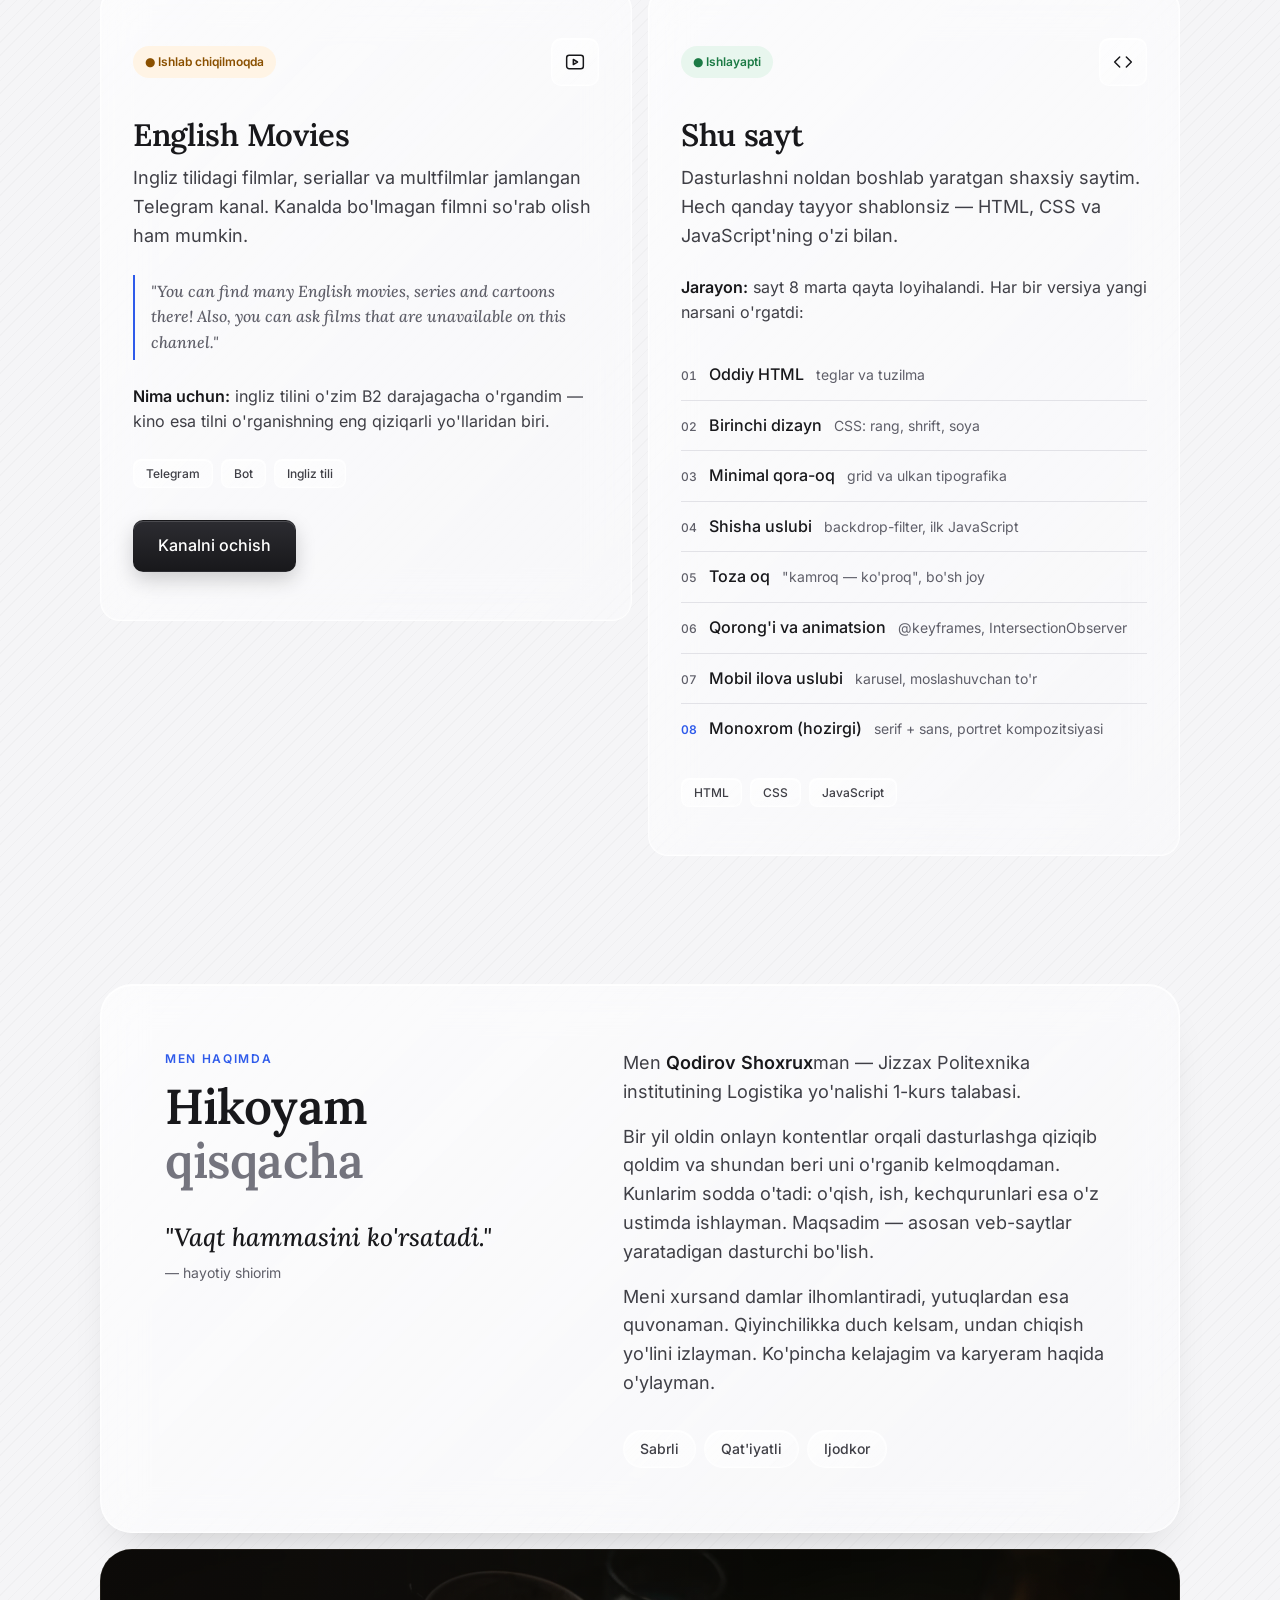
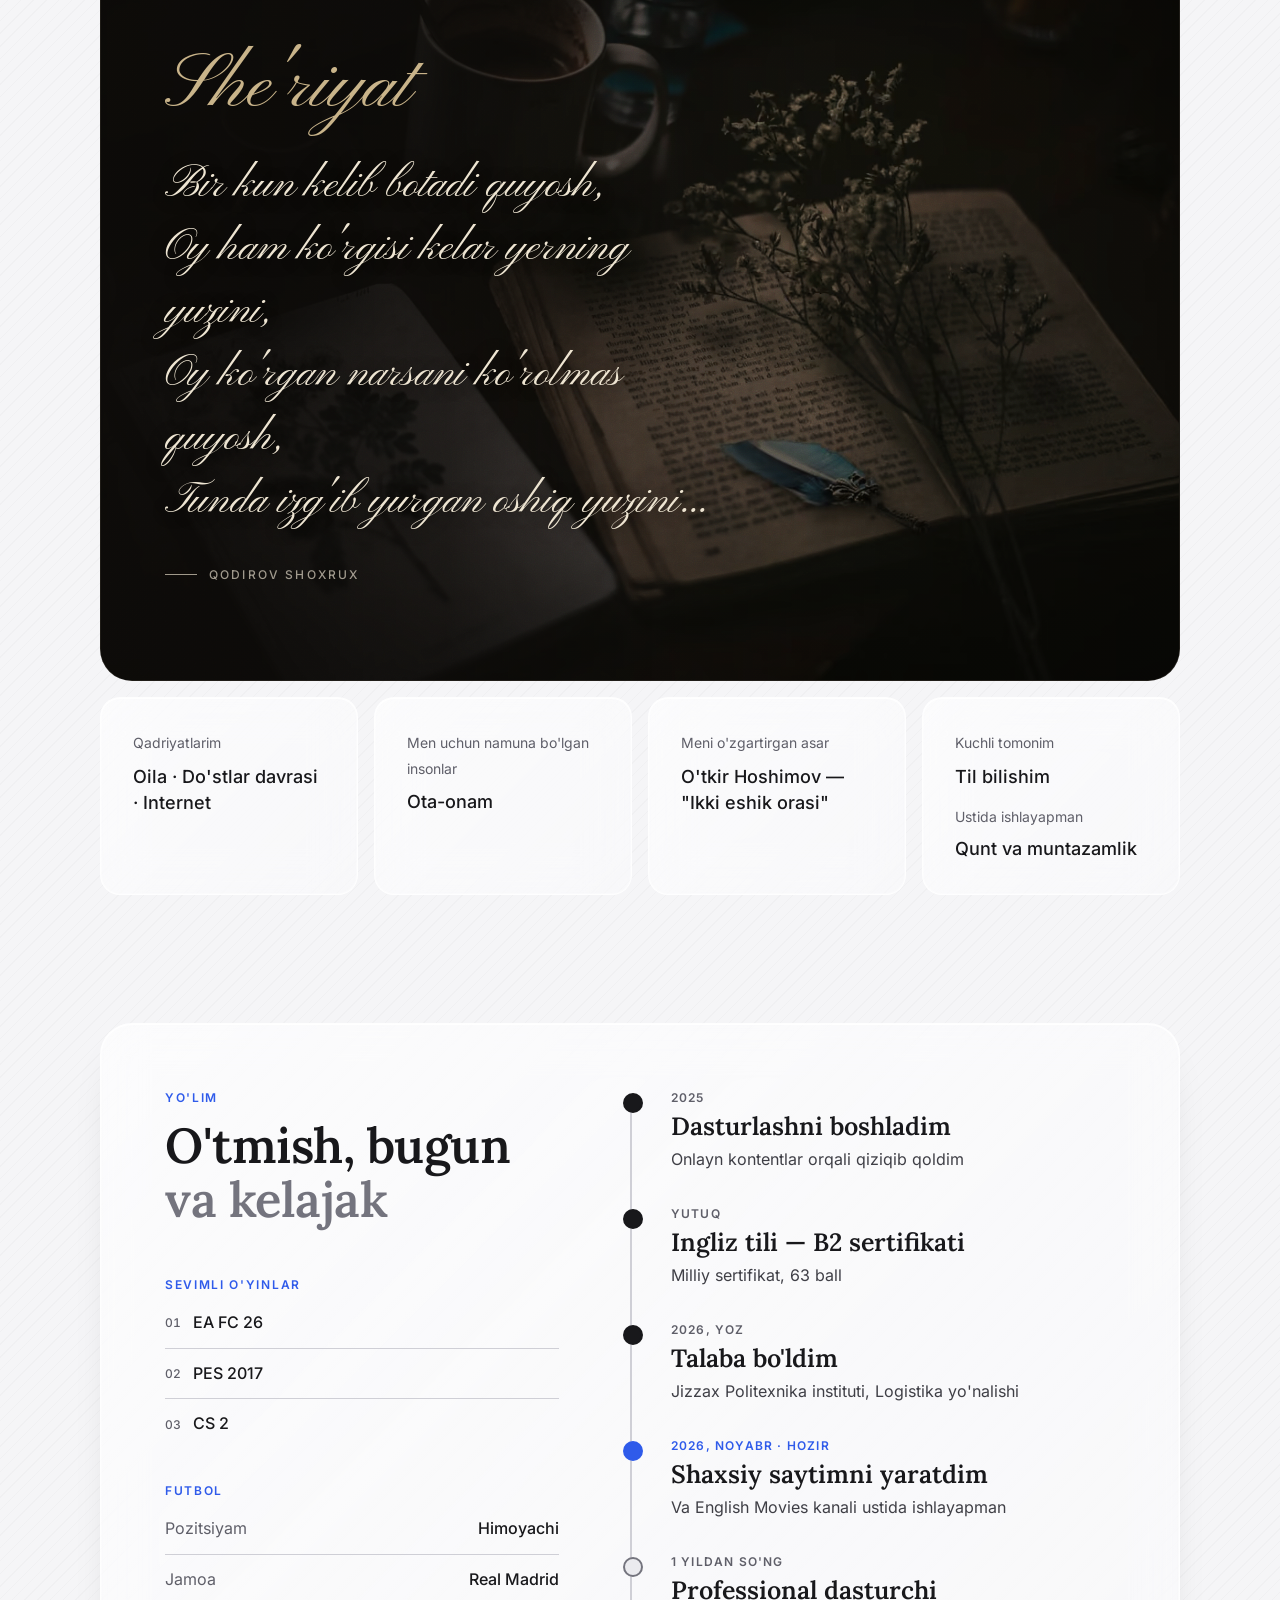
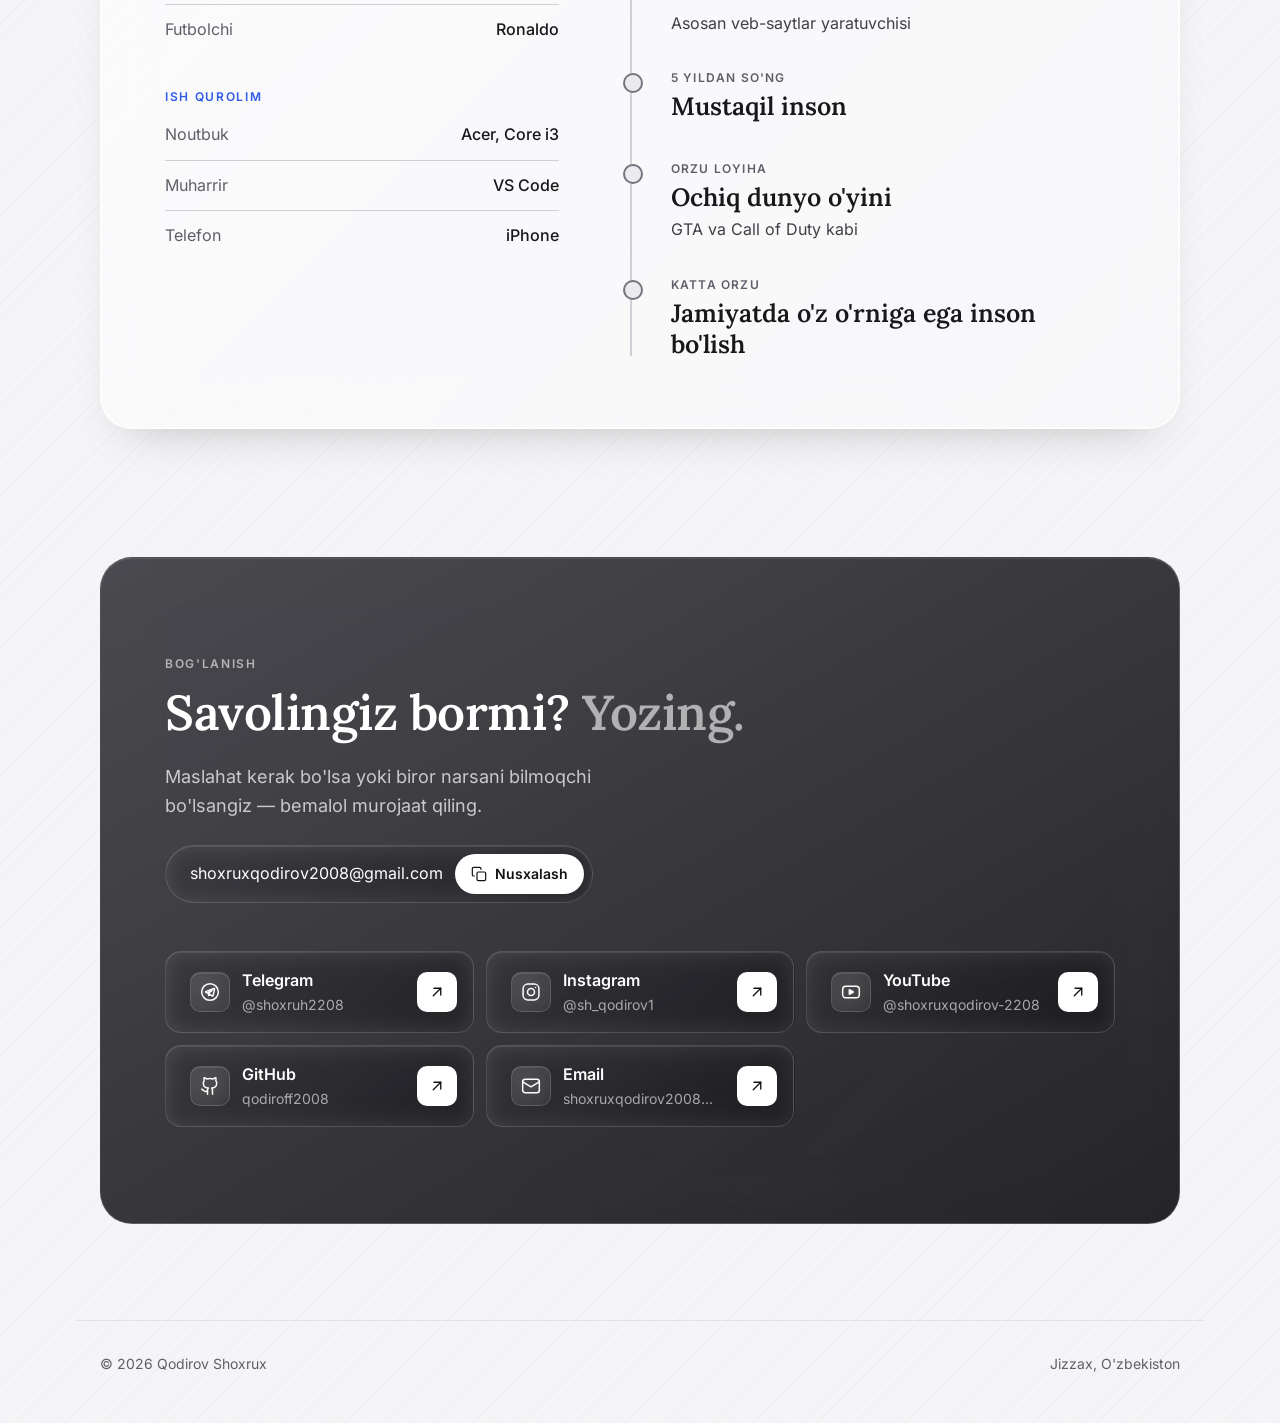
==== commit 17011b51: "Glassmorphism, pero suratga joylandi, surat izohi olib tashlandi - Bo'limlar, kartochkalar, ikonkala" ====
--- a/index.html
+++ b/index.html
@@ -393,7 +393,7 @@
            SHE'R — "dark academia": haqiqiy fotosurat ustida she'r
            =================================================== -->
       <figure class="poem" aria-labelledby="poem-label">
-        <!-- Fon surati. alt="" — sof bezak, ma'nosi she'rning o'zida.
+        <!-- Fon surati (pero suratning o'ziga joylangan). alt="" — sof bezak, ma'nosi she'rning o'zida.
              srcset/sizes — brauzer ekran o'lchamiga mos faylni o'zi tanlaydi.
              loading="lazy" — bo'limga yaqinlashgandagina yuklanadi. -->
         <picture class="poem-bg">
@@ -418,17 +418,9 @@
             </p>
           </blockquote>
 
-          <!-- Pero — she'r ostida, uni hozirgina yozib qo'ygandek yotadi -->
-          <picture class="poem-quill">
-            <source srcset="pero.avif" type="image/avif">
-            <img src="pero.webp" alt="" width="1296" height="401" loading="lazy" decoding="async">
-          </picture>
-
           <figcaption class="poem-author">Qodirov Shoxrux</figcaption>
         </div>
 
-        <!-- Surat muallifiga minnatdorchilik (Pexels litsenziyasi talab qilmaydi, lekin bu yaxshi odat) -->
-        <a class="photo-credit" href="https://www.pexels.com/photo/white-flowers-on-an-old-opened-book-1846422/">Surat: Sheep . / Pexels</a>
       </figure>
 
       <!-- Qadriyatlar — 4 ta asosiy -->
--- a/style.css
+++ b/style.css
@@ -2020,40 +2020,6 @@
   background: currentColor;
 }
 
-/* ---------- Surat muallifi yozuvi ---------- */
-.photo-credit {
-  position: absolute;
-  right: var(--s-5);
-  bottom: var(--s-4);
-  font-size: var(--t-xs);
-  color: rgba(238, 229, 210, 0.5);
-  transition: color var(--tez);
-}
-
-.photo-credit:hover {
-  color: rgba(238, 229, 210, 0.9);
-}
-
-/* ---------- Pero — she'r ostida yotadi ---------- */
-.poem-quill {
-  display: block;
-  width: min(360px, 80%);
-  margin-top: var(--s-5);
-}
-
-.poem-quill img {
-  display: block;
-  width: 100%;
-  height: auto;
-  transform: rotate(4deg);
-  transform-origin: left center;
-  /* Rangini xira muhitga moslaymiz + stolga tushgan soya */
-  filter:
-    saturate(0.85)
-    brightness(0.92)
-    drop-shadow(10px 16px 12px rgba(0, 0, 0, 0.55));
-}
-
 /* ---------- Planshet va telefon: surat tepada, she'r pastda ---------- */
 @media (max-width: 980px) {
   .poem {
@@ -2078,11 +2044,6 @@
   .poem {
     padding: var(--s-8) var(--s-7);
   }
-
-  .photo-credit {
-    top: var(--s-4);
-    bottom: auto;
-  }
 }
 
 @media (max-width: 600px) {
@@ -2116,11 +2077,241 @@
 
 /* She'riyat: kichik ekranlarda pero va shrift */
 @media (max-width: 600px) {
-  .poem-quill {
-    width: min(260px, 85%);
-  }
-
   .poem blockquote p {
     font-size: 27px;
   }
 }
+
+
+/* ---------- She'riyat: planshet va telefonda surat — tepadagi banner ----------
+   Pero suratning pastki qismida; matn ostida qolib ketmasligi uchun
+   surat yuqorida alohida ko'rsatiladi, she'r esa uning ostida */
+@media (max-width: 980px) {
+  .poem {
+    display: block;
+    min-height: 0;
+    padding: 400px var(--s-7) var(--s-8);
+  }
+
+  .poem-bg {
+    bottom: auto;
+    height: 460px;
+  }
+
+  .poem-bg img {
+    object-position: 68% 75%;
+  }
+
+  .poem::before {
+    background: linear-gradient(180deg,
+      rgba(12, 10, 8, 0.1) 0,
+      rgba(12, 10, 8, 0.2) 280px,
+      rgba(12, 10, 8, 0.8) 390px,
+      #0c0a08 460px);
+  }
+}
+
+@media (max-width: 600px) {
+  .poem {
+    padding: 340px var(--s-5) var(--s-7);
+  }
+
+  .poem-bg {
+    height: 400px;
+  }
+
+  .poem::before {
+    background: linear-gradient(180deg,
+      rgba(12, 10, 8, 0.1) 0,
+      rgba(12, 10, 8, 0.2) 240px,
+      rgba(12, 10, 8, 0.8) 335px,
+      #0c0a08 400px);
+  }
+}
+
+
+/* ============================================================
+   18. GLASSMORPHISM — shisha effekti
+   Tuzilma o'zgarmaydi: faqat bo'lim, kartochka va ikonkalarning
+   "materiali" xira shishaga aylanadi.
+   Shisha faqat ORTIDA nimadir bo'lsa ko'rinadi — shuning uchun
+   sahifa ortiga yumshoq rangli nurlar va nozik yarqiroq yoy qo'yilgan.
+   ============================================================ */
+:root {
+  --glass: linear-gradient(135deg, rgba(255, 255, 255, 0.66), rgba(255, 255, 255, 0.34));
+  --glass-strong: linear-gradient(135deg, rgba(255, 255, 255, 0.8), rgba(255, 255, 255, 0.5));
+  --glass-border: rgba(255, 255, 255, 0.75);
+  --glass-edge: inset 0 1px 0 rgba(255, 255, 255, 0.9), inset 0 0 0 1px rgba(255, 255, 255, 0.25);
+  --glass-blur: blur(22px) saturate(160%);
+  --glass-dark: linear-gradient(150deg, rgba(36, 36, 42, 0.82), rgba(14, 14, 18, 0.9));
+  --orb-1: rgba(255, 140, 70, 0.32);     /* iliq to'q sariq nur */
+  --orb-2: rgba(80, 150, 255, 0.26);     /* sovuq ko'k nur */
+  --orb-3: rgba(150, 110, 255, 0.18);    /* binafsha nur */
+  --arc: rgba(120, 140, 170, 0.18);      /* yarqiroq yoy */
+}
+
+:root[data-theme="dark"] {
+  --glass: linear-gradient(135deg, rgba(255, 255, 255, 0.085), rgba(255, 255, 255, 0.025));
+  --glass-strong: linear-gradient(135deg, rgba(255, 255, 255, 0.13), rgba(255, 255, 255, 0.05));
+  --glass-border: rgba(255, 255, 255, 0.12);
+  --glass-edge: inset 0 1px 0 rgba(255, 255, 255, 0.1);
+  --glass-dark: linear-gradient(150deg, rgba(255, 255, 255, 0.07), rgba(255, 255, 255, 0.02));
+  --orb-1: rgba(255, 120, 40, 0.16);
+  --orb-2: rgba(40, 150, 170, 0.14);
+  --orb-3: rgba(110, 90, 220, 0.1);
+  --arc: rgba(150, 190, 200, 0.1);
+}
+
+@media (prefers-color-scheme: dark) {
+  :root:not([data-theme="light"]) {
+    --glass: linear-gradient(135deg, rgba(255, 255, 255, 0.085), rgba(255, 255, 255, 0.025));
+    --glass-strong: linear-gradient(135deg, rgba(255, 255, 255, 0.13), rgba(255, 255, 255, 0.05));
+    --glass-border: rgba(255, 255, 255, 0.12);
+    --glass-edge: inset 0 1px 0 rgba(255, 255, 255, 0.1);
+    --glass-dark: linear-gradient(150deg, rgba(255, 255, 255, 0.07), rgba(255, 255, 255, 0.02));
+    --orb-1: rgba(255, 120, 40, 0.16);
+    --orb-2: rgba(40, 150, 170, 0.14);
+    --orb-3: rgba(110, 90, 220, 0.1);
+    --arc: rgba(150, 190, 200, 0.1);
+  }
+}
+
+/* ---------- Sahifa ortidagi nurlar (shisha shularni xira qilib ko'rsatadi) ---------- */
+body::before {
+  content: "";
+  position: fixed;
+  inset: 0;
+  z-index: -1;
+  pointer-events: none;
+  background:
+    /* katta, nozik yarqiroq yoylar — namunadagi shisha egri chiziqlardek */
+    radial-gradient(circle at 105% 40%, transparent 41%, var(--arc) 43%, transparent 47%),
+    radial-gradient(circle at -10% 95%, transparent 38%, var(--arc) 40%, transparent 44%),
+    /* rangli nurlar */
+    radial-gradient(38% 32% at 18% 22%, var(--orb-1), transparent 70%),
+    radial-gradient(42% 38% at 86% 30%, var(--orb-2), transparent 70%),
+    radial-gradient(40% 40% at 55% 92%, var(--orb-3), transparent 70%);
+}
+
+/* ---------- Shisha material: kartochkalar, bo'limlar, kichik elementlar ---------- */
+.card,
+.panel,
+.hero,
+.badge,
+.chip,
+.tag,
+.icon-box,
+.btn-light,
+.theme-toggle,
+.menu-btn,
+.mm-close,
+.mm-foot a {
+  background: var(--glass);
+  -webkit-backdrop-filter: var(--glass-blur);
+  backdrop-filter: var(--glass-blur);
+  border: 1px solid var(--glass-border);
+  box-shadow: var(--glass-edge);
+}
+
+/* Katta bloklar: ostida kichik, yig'ilgan soya (qo'shni bo'limlarga tushmaydi) */
+.hero,
+.panel {
+  box-shadow: var(--glass-edge), 0 24px 48px -28px rgba(0, 0, 0, 0.25);
+}
+
+/* Kartochka ustiga kelganda — shisha yorishadi */
+.card:hover,
+[data-theme="dark"] .card:hover {
+  background: var(--glass-strong);
+  border-color: var(--glass-border);
+  box-shadow: var(--glass-edge), 0 18px 30px -20px rgba(0, 0, 0, 0.3);
+}
+
+@media (prefers-color-scheme: dark) {
+  :root:not([data-theme="light"]) .card:hover {
+    background: var(--glass-strong);
+  }
+}
+
+/* Ikonka qutisi hover'da urg'u rangiga kirishi saqlanadi */
+.card:hover .icon-box {
+  background: var(--accent);
+  border-color: var(--accent);
+}
+
+/* Yuqori menyu (pastga aylantirilganda) — shisha */
+.nav.scrolled {
+  background: var(--glass);
+  -webkit-backdrop-filter: var(--glass-blur);
+  backdrop-filter: var(--glass-blur);
+  box-shadow: 0 1px 0 var(--glass-border);
+}
+
+/* Telefon menyusi paneli — shisha */
+.mobile-menu {
+  background: var(--glass-strong), var(--bg);
+  -webkit-backdrop-filter: var(--glass-blur);
+  backdrop-filter: var(--glass-blur);
+  border-top: 1px solid var(--glass-border);
+}
+
+/* ---------- Qorong'i shisha: "Bog'lanish" bo'limi ---------- */
+.contact {
+  background: var(--glass-dark);
+  -webkit-backdrop-filter: blur(26px) saturate(150%);
+  backdrop-filter: blur(26px) saturate(150%);
+  border: 1px solid rgba(255, 255, 255, 0.12);
+  box-shadow: inset 0 1px 0 rgba(255, 255, 255, 0.1);
+}
+
+.contact-link,
+.copy-row,
+.cl-icon {
+  background: linear-gradient(135deg, rgba(255, 255, 255, 0.1), rgba(255, 255, 255, 0.03));
+  -webkit-backdrop-filter: blur(12px);
+  backdrop-filter: blur(12px);
+  border: 1px solid rgba(255, 255, 255, 0.14);
+  box-shadow: inset 0 1px 0 rgba(255, 255, 255, 0.1);
+}
+
+.contact-link:hover {
+  background: linear-gradient(135deg, rgba(255, 255, 255, 0.16), rgba(255, 255, 255, 0.06));
+}
+
+/* Platforma ranglari hover paytida saqlanadi */
+.contact-link:hover .cl-telegram,  .contact-link:focus-visible .cl-telegram  { background: #229ed9; }
+.contact-link:hover .cl-instagram, .contact-link:focus-visible .cl-instagram { background: linear-gradient(45deg, #f9a825, #e1306c 50%, #833ab4); }
+.contact-link:hover .cl-youtube,   .contact-link:focus-visible .cl-youtube   { background: #ff0033; }
+.contact-link:hover .cl-github,    .contact-link:focus-visible .cl-github    { background: #6e40c9; }
+.contact-link:hover .cl-email,     .contact-link:focus-visible .cl-email     { background: var(--accent); }
+
+/* Tepaga qaytish — qorong'i shisha doira */
+.to-top {
+  background: linear-gradient(135deg, rgba(40, 40, 46, 0.75), rgba(14, 14, 18, 0.85));
+  -webkit-backdrop-filter: blur(14px);
+  backdrop-filter: blur(14px);
+  border: 1px solid rgba(255, 255, 255, 0.16);
+  color: #ffffff;
+}
+
+/* Shisha effektini bilmaydigan eski brauzerlar uchun — oddiy, o'qiladigan fon */
+@supports not ((backdrop-filter: blur(1px)) or (-webkit-backdrop-filter: blur(1px))) {
+  .card, .panel, .hero, .badge, .chip, .tag, .icon-box, .btn-light,
+  .theme-toggle, .menu-btn, .mm-close, .mm-foot a {
+    background: var(--surface);
+  }
+
+  .contact {
+    background: linear-gradient(160deg, var(--inv-bg-1), var(--inv-bg-2));
+  }
+}
+
+/* Tezlik uchun: shisha kartochka ICHIDAGI mayda elementlar qayta xiralashtirmaydi
+   (ortidagi kartochka allaqachon xira — ikki qavat blur ortiqcha yuk) */
+.card .icon-box,
+.card .tag,
+.chip,
+.mm-foot a {
+  -webkit-backdrop-filter: none;
+  backdrop-filter: none;
+}
